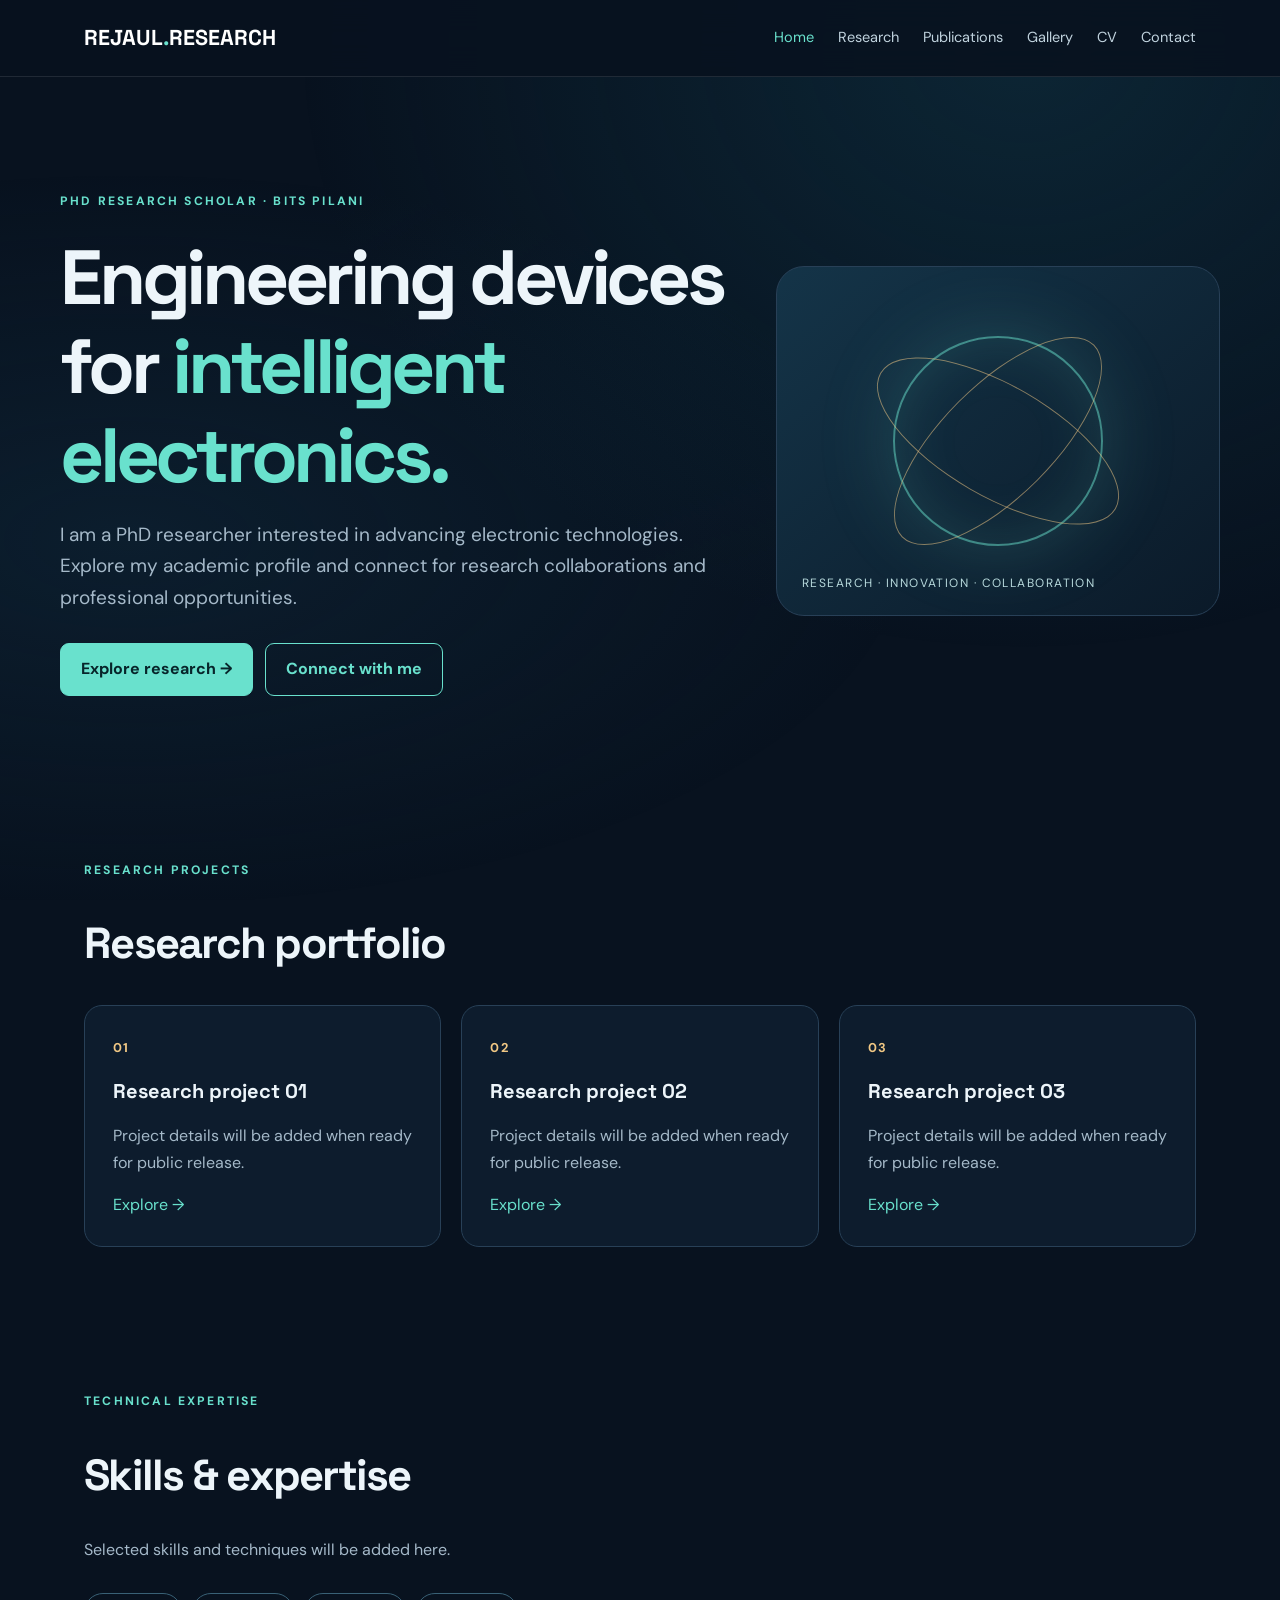
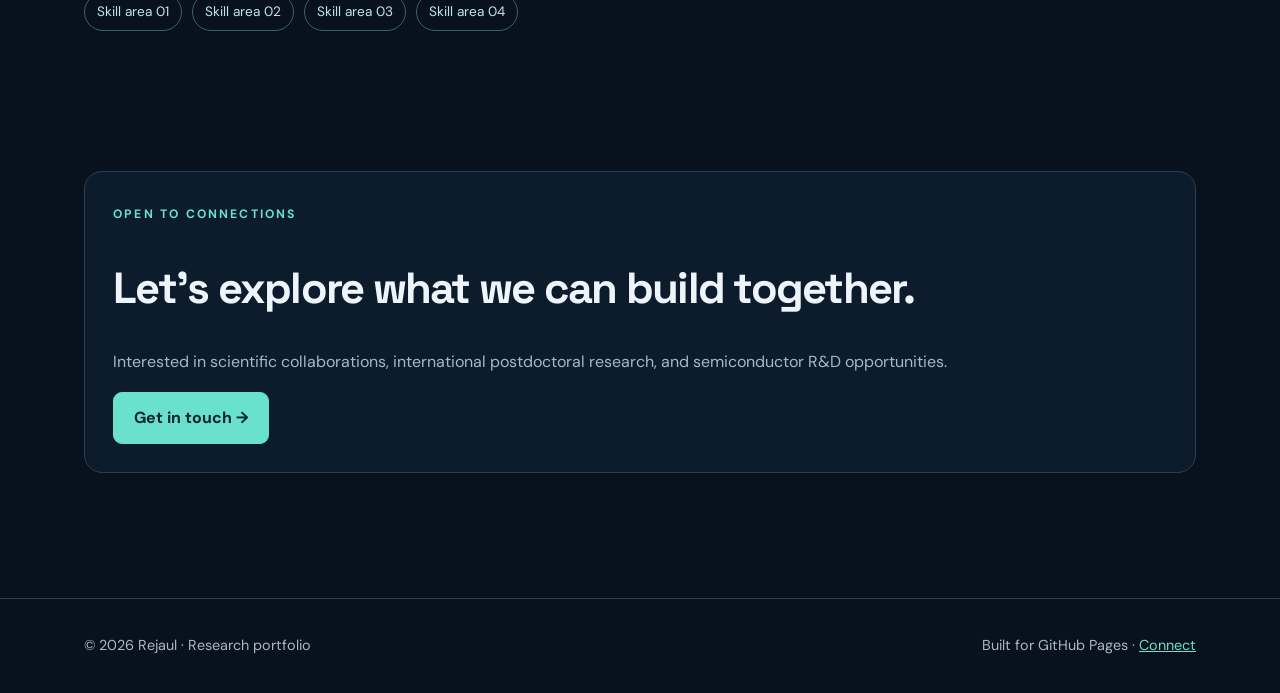
==== index.html @ 3c102b37 "Add files via upload" ====
<!doctype html>
<!DOCTYPE html>
<html lang="en"><head><meta charset="utf-8"/><meta content="width=device-width, initial-scale=1" name="viewport"/><meta content="Academic portfolio and professional profile." name="description"/><meta content="#08121f" name="theme-color"/><title>Home | Rejaul Research</title><link href="assets/style.css" rel="stylesheet"/></head><body><header class="topbar"><nav aria-label="Main navigation" class="nav container"><a class="brand" href="index.html">REJAUL<span>.</span>RESEARCH</a><button aria-expanded="false" aria-label="Toggle navigation" class="menu">Menu ☰</button><div class="links"><a aria-current="page" href="index.html">Home</a><a href="research.html">Research</a><a href="publications.html">Publications</a><a href="gallery.html">Gallery</a><a href="cv.html">CV</a><a href="contact.html">Contact</a></div></nav></header><main><div class="container hero"><div class="reveal"><span class="eyebrow">PhD Research Scholar · BITS Pilani</span><h1>Engineering devices for <span class="accent">intelligent electronics.</span></h1><p class="lead">I am a PhD researcher interested in advancing electronic technologies. Explore my academic profile and connect for research collaborations and professional opportunities.</p><div class="buttons"><a class="btn" href="research.html">Explore research →</a><a class="btn secondary" href="contact.html">Connect with me</a></div></div><div aria-label="Abstract semiconductor-inspired orbital illustration" class="visual reveal" role="img"><div class="orb"></div><div class="visual-label">Research · Innovation · Collaboration</div></div></div><section><div class="container"><div class="section-top reveal"><span class="eyebrow">Research projects</span><h2>Research portfolio</h2></div><div class="grid"><article class="card reveal"><span class="num">01</span><h3>Research project 01</h3><p>Project details will be added when ready for public release.</p><a href="research.html">Explore →</a></article><article class="card reveal"><span class="num">02</span><h3>Research project 02</h3><p>Project details will be added when ready for public release.</p><a href="research.html">Explore →</a></article><article class="card reveal"><span class="num">03</span><h3>Research project 03</h3><p>Project details will be added when ready for public release.</p><a href="research.html">Explore →</a></article></div></div></section><section><div class="container"><div class="section-top reveal"><span class="eyebrow">Technical expertise</span><h2>Skills &amp; expertise</h2><p>Selected skills and techniques will be added here.</p></div><div class="chips reveal"><span class="chip">Skill area 01</span><span class="chip">Skill area 02</span><span class="chip">Skill area 03</span><span class="chip">Skill area 04</span></div></div></section><section><div class="container"><div class="card reveal"><span class="eyebrow">Open to connections</span><h2>Let’s explore what we can build together.</h2><p>Interested in scientific collaborations, international postdoctoral research, and semiconductor R&amp;D opportunities.</p><a class="btn" href="contact.html">Get in touch →</a></div></div></section></main><footer class="footer"><div class="container footer-inner"><span>© <span id="year">2026</span> Rejaul · Research portfolio</span><span>Built for GitHub Pages · <a href="contact.html">Connect</a></span></div></footer><script defer="" src="assets/main.js"></script><script>document.getElementById('year').textContent=new Date().getFullYear()</script></body></html>
---- assets/style.css ----
@import url('https://fonts.googleapis.com/css2?family=DM+Sans:wght@400;500;600;700&family=Space+Grotesk:wght@400;500;600;700&display=swap');:root{--bg:#08121f;--surface:#101f30;--line:#284057;--text:#edf5fa;--muted:#a5b9c9;--teal:#69e1cd;--gold:#f0c784;--max:1160px}*{box-sizing:border-box}html{scroll-behavior:smooth}body{margin:0;background:var(--bg);color:var(--text);font:16px/1.65 'DM Sans',sans-serif}body:before{content:'';position:fixed;inset:0;z-index:-1;background:radial-gradient(ellipse at 80% 5%,#12435566,transparent 50%),radial-gradient(ellipse at 10% 60%,#14364c55,transparent 48%)}h1,h2,h3,.brand{font-family:'Space Grotesk',sans-serif;line-height:1.16}h1{font-size:clamp(2.6rem,6vw,5.4rem);letter-spacing:-.055em;margin:.25em 0}h2{font-size:clamp(2rem,3.4vw,3rem);letter-spacing:-.04em}h3{font-size:1.25rem}a{color:var(--teal)}p{color:var(--muted)}.container{max-width:var(--max);margin:auto;padding:0 24px}.topbar{position:sticky;top:0;z-index:10;background:#08121fe8;backdrop-filter:blur(16px);border-bottom:1px solid #ffffff1a}.nav{min-height:76px;display:flex;align-items:center;justify-content:space-between;gap:20px}.brand{font-size:1.35rem;font-weight:700;color:white;text-decoration:none}.brand span{color:var(--teal)}.links{display:flex;gap:24px;align-items:center}.links a{text-decoration:none;color:#c1d3de;font-size:.91rem}.links a:hover,.links a[aria-current=page]{color:var(--teal)}.menu{display:none;background:transparent;border:1px solid var(--line);color:white;padding:8px 13px;border-radius:8px}.hero{padding:110px 0 90px;display:grid;grid-template-columns:1.2fr .8fr;gap:50px;align-items:center}.eyebrow{font-size:.76rem;text-transform:uppercase;letter-spacing:.18em;color:var(--teal);font-weight:700}.lead{font-size:1.19rem;max-width:700px}.accent{color:var(--teal)}.buttons{display:flex;flex-wrap:wrap;gap:12px;margin-top:30px}.btn{display:inline-block;border:1px solid var(--teal);background:var(--teal);color:#07252a;text-decoration:none;font-weight:700;padding:12px 20px;border-radius:9px;transition:transform .2s,background .2s}.btn:hover{transform:translateY(-3px)}.btn.secondary{background:transparent;color:var(--teal)}.visual{min-height:350px;border:1px solid var(--line);border-radius:28px;display:grid;place-items:center;background:linear-gradient(140deg,#143448,#0b1a29);overflow:hidden;position:relative}.orb{width:210px;height:210px;border:2px solid #69e1cd88;border-radius:50%;box-shadow:0 0 80px #69e1cd30,inset 0 0 60px #69e1cd22;animation:float 6s ease-in-out infinite}.orb:before,.orb:after{content:'';position:absolute;width:270px;height:110px;border:1px solid #f0c78488;border-radius:50%;top:50%;left:50%;transform:translate(-50%,-50%) rotate(30deg)}.orb:after{transform:translate(-50%,-50%) rotate(-45deg)}.visual-label{position:absolute;bottom:22px;left:25px;color:#b7d9dc;font-size:.75rem;letter-spacing:.12em;text-transform:uppercase}@keyframes float{50%{transform:translateY(-15px) rotate(8deg)}}section{padding:70px 0}.section-top{max-width:760px;margin-bottom:30px}.grid{display:grid;grid-template-columns:repeat(3,1fr);gap:20px}.card{border:1px solid var(--line);background:#102133bd;border-radius:18px;padding:28px;transition:transform .25s,border-color .25s}.card:hover{transform:translateY(-5px);border-color:#69e1cd99}.card .num{color:var(--gold);font-size:.8rem;font-weight:700;letter-spacing:.1em}.card a{text-decoration:none}.chips{display:flex;flex-wrap:wrap;gap:10px}.chip{padding:7px 12px;border:1px solid #396176;border-radius:30px;color:#c7e3e8;font-size:.85rem}.page-head{padding:78px 0 25px}.page-head h1{font-size:clamp(2.8rem,5vw,4.4rem)}.notice{border-left:3px solid var(--gold);padding:13px 18px;background:#f0c78412;color:#e2d7bf;border-radius:0 8px 8px 0}.filterbar{display:flex;flex-wrap:wrap;gap:10px;margin-bottom:25px}.filter{border:1px solid var(--line);color:var(--text);background:#15293a;padding:10px 15px;border-radius:30px;cursor:pointer}.filter.active{background:var(--teal);color:#08212a}.gallery-card{overflow:hidden;padding:0}.gallery-art{height:210px;background:radial-gradient(circle at 60% 40%,#398f9c,#102f46 45%,#0c1727);display:grid;place-items:center;position:relative}.gallery-art svg{width:75%;height:75%}.gallery-caption{padding:22px}.small{font-size:.85rem}.footer{border-top:1px solid var(--line);padding:35px 0;margin-top:55px;color:var(--muted);font-size:.9rem}.footer-inner{display:flex;justify-content:space-between;gap:15px;flex-wrap:wrap}.reveal{opacity:0;transform:translateY(20px);transition:opacity .7s,transform .7s}.reveal.visible{opacity:1;transform:none}.timeline{border-left:1px solid var(--line);padding-left:25px}.timeline article{margin-bottom:30px}.timeline h3{margin-bottom:3px}.timeline p{margin-top:5px}.list{padding-left:20px;color:var(--muted)}.list li{margin-bottom:10px}input,textarea{width:100%;background:#0a1a2a;border:1px solid var(--line);border-radius:8px;padding:13px;color:white;font:inherit}label{display:block;margin:15px 0 5px}.hidden{display:none!important}@media(max-width:820px){.hero{grid-template-columns:1fr;padding:70px 0}.visual{min-height:280px}.grid{grid-template-columns:repeat(2,1fr)}.menu{display:block}.links{display:none;position:absolute;top:75px;left:0;right:0;padding:20px 24px;background:#0b1928;flex-direction:column;align-items:flex-start;border-bottom:1px solid var(--line)}.links.open{display:flex}}@media(max-width:550px){.grid{grid-template-columns:1fr}.hero{gap:24px}.container{padding:0 18px}section{padding:48px 0}}@media(prefers-reduced-motion:reduce){*,*:before,*:after{animation:none!important;transition:none!important;scroll-behavior:auto!important}.reveal{opacity:1;transform:none}}
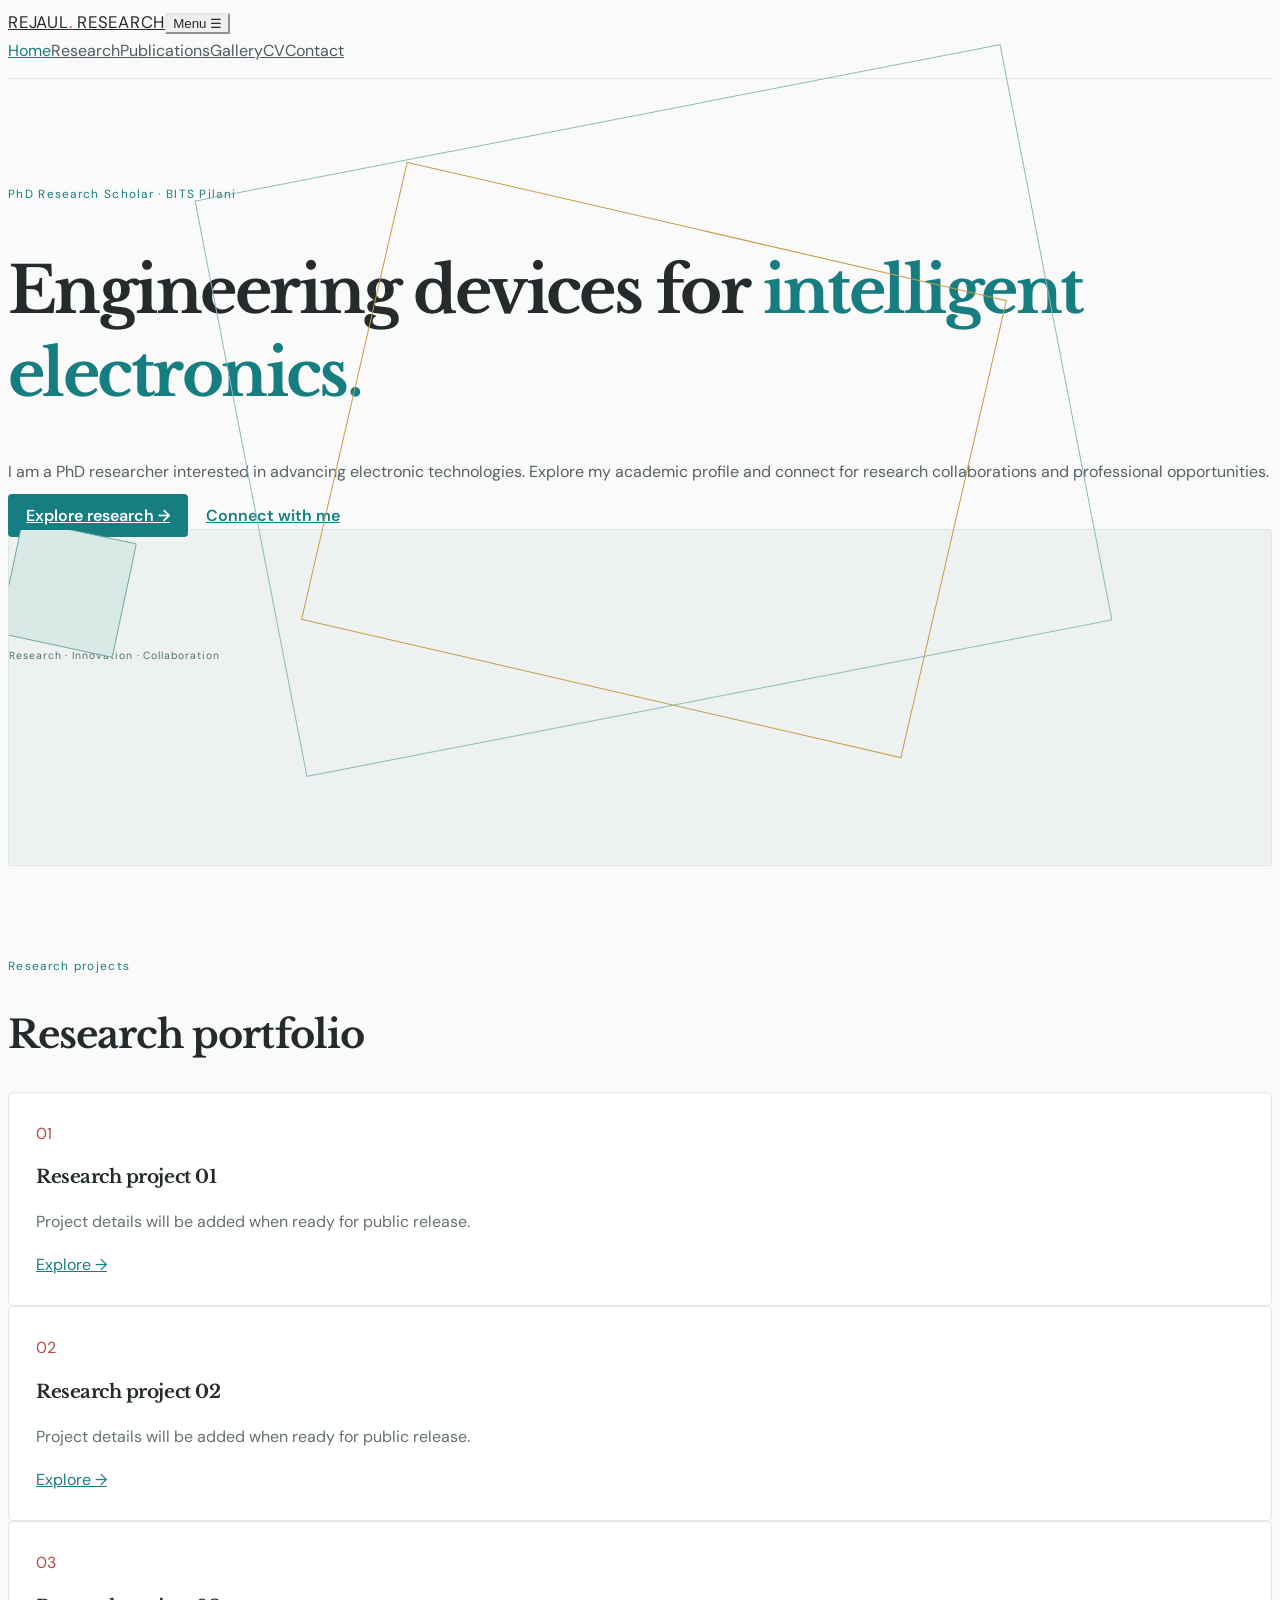
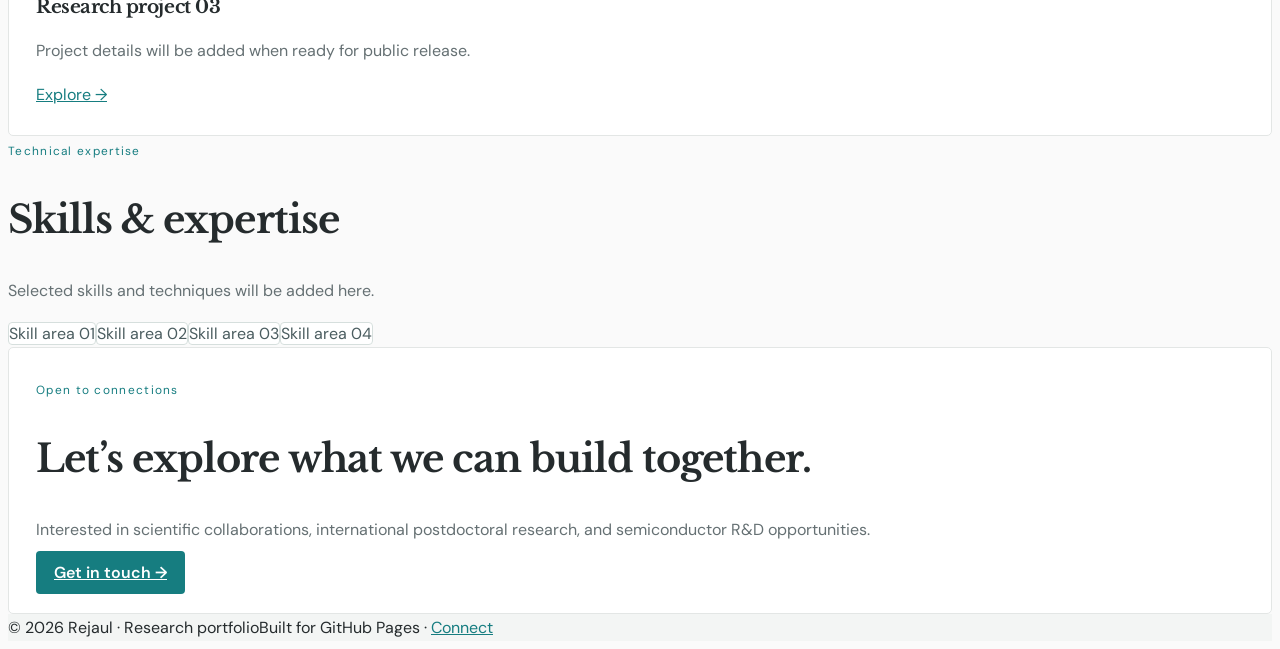
==== commit bd809ff6: "Add files via upload" ====
--- a/index.html
+++ b/index.html
@@ -1,3 +1,2 @@
 <!doctype html>
-<!DOCTYPE html>
-<html lang="en"><head><meta charset="utf-8"/><meta content="width=device-width, initial-scale=1" name="viewport"/><meta content="Academic portfolio and professional profile." name="description"/><meta content="#08121f" name="theme-color"/><title>Home | Rejaul Research</title><link href="assets/style.css" rel="stylesheet"/></head><body><header class="topbar"><nav aria-label="Main navigation" class="nav container"><a class="brand" href="index.html">REJAUL<span>.</span>RESEARCH</a><button aria-expanded="false" aria-label="Toggle navigation" class="menu">Menu ☰</button><div class="links"><a aria-current="page" href="index.html">Home</a><a href="research.html">Research</a><a href="publications.html">Publications</a><a href="gallery.html">Gallery</a><a href="cv.html">CV</a><a href="contact.html">Contact</a></div></nav></header><main><div class="container hero"><div class="reveal"><span class="eyebrow">PhD Research Scholar · BITS Pilani</span><h1>Engineering devices for <span class="accent">intelligent electronics.</span></h1><p class="lead">I am a PhD researcher interested in advancing electronic technologies. Explore my academic profile and connect for research collaborations and professional opportunities.</p><div class="buttons"><a class="btn" href="research.html">Explore research →</a><a class="btn secondary" href="contact.html">Connect with me</a></div></div><div aria-label="Abstract semiconductor-inspired orbital illustration" class="visual reveal" role="img"><div class="orb"></div><div class="visual-label">Research · Innovation · Collaboration</div></div></div><section><div class="container"><div class="section-top reveal"><span class="eyebrow">Research projects</span><h2>Research portfolio</h2></div><div class="grid"><article class="card reveal"><span class="num">01</span><h3>Research project 01</h3><p>Project details will be added when ready for public release.</p><a href="research.html">Explore →</a></article><article class="card reveal"><span class="num">02</span><h3>Research project 02</h3><p>Project details will be added when ready for public release.</p><a href="research.html">Explore →</a></article><article class="card reveal"><span class="num">03</span><h3>Research project 03</h3><p>Project details will be added when ready for public release.</p><a href="research.html">Explore →</a></article></div></div></section><section><div class="container"><div class="section-top reveal"><span class="eyebrow">Technical expertise</span><h2>Skills &amp; expertise</h2><p>Selected skills and techniques will be added here.</p></div><div class="chips reveal"><span class="chip">Skill area 01</span><span class="chip">Skill area 02</span><span class="chip">Skill area 03</span><span class="chip">Skill area 04</span></div></div></section><section><div class="container"><div class="card reveal"><span class="eyebrow">Open to connections</span><h2>Let’s explore what we can build together.</h2><p>Interested in scientific collaborations, international postdoctoral research, and semiconductor R&amp;D opportunities.</p><a class="btn" href="contact.html">Get in touch →</a></div></div></section></main><footer class="footer"><div class="container footer-inner"><span>© <span id="year">2026</span> Rejaul · Research portfolio</span><span>Built for GitHub Pages · <a href="contact.html">Connect</a></span></div></footer><script defer="" src="assets/main.js"></script><script>document.getElementById('year').textContent=new Date().getFullYear()</script></body></html>+<html lang="en"><head><meta charset="utf-8"/><meta content="width=device-width, initial-scale=1" name="viewport"/><meta content="Academic portfolio and professional profile." name="description"/><meta content="#fafafa" name="theme-color"/><title>Home | Rejaul Research</title><link href="assets/style.css" rel="stylesheet"/></head><body><header class="topbar"><nav aria-label="Main navigation" class="nav container"><a class="brand" href="index.html">REJAUL<span>.</span> RESEARCH</a><button aria-expanded="false" aria-label="Toggle navigation" class="menu">Menu ☰</button><div class="links"><a aria-current="page" href="index.html">Home</a><a href="research.html">Research</a><a href="publications.html">Publications</a><a href="gallery.html">Gallery</a><a href="cv.html">CV</a><a href="contact.html">Contact</a></div></nav></header><main><div class="container hero"><div class="reveal"><span class="eyebrow">PhD Research Scholar · BITS Pilani</span><h1>Engineering devices for <span class="accent">intelligent electronics.</span></h1><p class="lead">I am a PhD researcher interested in advancing electronic technologies. Explore my academic profile and connect for research collaborations and professional opportunities.</p><div class="buttons"><a class="btn" href="research.html">Explore research →</a><a class="btn secondary" href="contact.html">Connect with me</a></div></div><div aria-label="Abstract semiconductor-inspired orbital illustration" class="visual reveal" role="img"><div class="orb"></div><div class="visual-label">Research · Innovation · Collaboration</div></div></div><section><div class="container"><div class="section-top reveal"><span class="eyebrow">Research projects</span><h2>Research portfolio</h2></div><div class="grid"><article class="card reveal"><span class="num">01</span><h3>Research project 01</h3><p>Project details will be added when ready for public release.</p><a href="research.html">Explore →</a></article><article class="card reveal"><span class="num">02</span><h3>Research project 02</h3><p>Project details will be added when ready for public release.</p><a href="research.html">Explore →</a></article><article class="card reveal"><span class="num">03</span><h3>Research project 03</h3><p>Project details will be added when ready for public release.</p><a href="research.html">Explore →</a></article></div></div></section><section><div class="container"><div class="section-top reveal"><span class="eyebrow">Technical expertise</span><h2>Skills &amp; expertise</h2><p>Selected skills and techniques will be added here.</p></div><div class="chips reveal"><span class="chip">Skill area 01</span><span class="chip">Skill area 02</span><span class="chip">Skill area 03</span><span class="chip">Skill area 04</span></div></div></section><section><div class="container"><div class="card reveal"><span class="eyebrow">Open to connections</span><h2>Let’s explore what we can build together.</h2><p>Interested in scientific collaborations, international postdoctoral research, and semiconductor R&amp;D opportunities.</p><a class="btn" href="contact.html">Get in touch →</a></div></div></section></main><footer class="footer"><div class="container footer-inner"><span>© <span id="year">2026</span> Rejaul · Research portfolio</span><span>Built for GitHub Pages · <a href="contact.html">Connect</a></span></div></footer><script defer="" src="assets/main.js"></script><script>document.getElementById('year').textContent=new Date().getFullYear()</script></body></html>
--- a/assets/style.css
+++ b/assets/style.css
@@ -1 +1,10 @@
-@import url('https://fonts.googleapis.com/css2?family=DM+Sans:wght@400;500;600;700&family=Space+Grotesk:wght@400;500;600;700&display=swap');:root{--bg:#08121f;--surface:#101f30;--line:#284057;--text:#edf5fa;--muted:#a5b9c9;--teal:#69e1cd;--gold:#f0c784;--max:1160px}*{box-sizing:border-box}html{scroll-behavior:smooth}body{margin:0;background:var(--bg);color:var(--text);font:16px/1.65 'DM Sans',sans-serif}body:before{content:'';position:fixed;inset:0;z-index:-1;background:radial-gradient(ellipse at 80% 5%,#12435566,transparent 50%),radial-gradient(ellipse at 10% 60%,#14364c55,transparent 48%)}h1,h2,h3,.brand{font-family:'Space Grotesk',sans-serif;line-height:1.16}h1{font-size:clamp(2.6rem,6vw,5.4rem);letter-spacing:-.055em;margin:.25em 0}h2{font-size:clamp(2rem,3.4vw,3rem);letter-spacing:-.04em}h3{font-size:1.25rem}a{color:var(--teal)}p{color:var(--muted)}.container{max-width:var(--max);margin:auto;padding:0 24px}.topbar{position:sticky;top:0;z-index:10;background:#08121fe8;backdrop-filter:blur(16px);border-bottom:1px solid #ffffff1a}.nav{min-height:76px;display:flex;align-items:center;justify-content:space-between;gap:20px}.brand{font-size:1.35rem;font-weight:700;color:white;text-decoration:none}.brand span{color:var(--teal)}.links{display:flex;gap:24px;align-items:center}.links a{text-decoration:none;color:#c1d3de;font-size:.91rem}.links a:hover,.links a[aria-current=page]{color:var(--teal)}.menu{display:none;background:transparent;border:1px solid var(--line);color:white;padding:8px 13px;border-radius:8px}.hero{padding:110px 0 90px;display:grid;grid-template-columns:1.2fr .8fr;gap:50px;align-items:center}.eyebrow{font-size:.76rem;text-transform:uppercase;letter-spacing:.18em;color:var(--teal);font-weight:700}.lead{font-size:1.19rem;max-width:700px}.accent{color:var(--teal)}.buttons{display:flex;flex-wrap:wrap;gap:12px;margin-top:30px}.btn{display:inline-block;border:1px solid var(--teal);background:var(--teal);color:#07252a;text-decoration:none;font-weight:700;padding:12px 20px;border-radius:9px;transition:transform .2s,background .2s}.btn:hover{transform:translateY(-3px)}.btn.secondary{background:transparent;color:var(--teal)}.visual{min-height:350px;border:1px solid var(--line);border-radius:28px;display:grid;place-items:center;background:linear-gradient(140deg,#143448,#0b1a29);overflow:hidden;position:relative}.orb{width:210px;height:210px;border:2px solid #69e1cd88;border-radius:50%;box-shadow:0 0 80px #69e1cd30,inset 0 0 60px #69e1cd22;animation:float 6s ease-in-out infinite}.orb:before,.orb:after{content:'';position:absolute;width:270px;height:110px;border:1px solid #f0c78488;border-radius:50%;top:50%;left:50%;transform:translate(-50%,-50%) rotate(30deg)}.orb:after{transform:translate(-50%,-50%) rotate(-45deg)}.visual-label{position:absolute;bottom:22px;left:25px;color:#b7d9dc;font-size:.75rem;letter-spacing:.12em;text-transform:uppercase}@keyframes float{50%{transform:translateY(-15px) rotate(8deg)}}section{padding:70px 0}.section-top{max-width:760px;margin-bottom:30px}.grid{display:grid;grid-template-columns:repeat(3,1fr);gap:20px}.card{border:1px solid var(--line);background:#102133bd;border-radius:18px;padding:28px;transition:transform .25s,border-color .25s}.card:hover{transform:translateY(-5px);border-color:#69e1cd99}.card .num{color:var(--gold);font-size:.8rem;font-weight:700;letter-spacing:.1em}.card a{text-decoration:none}.chips{display:flex;flex-wrap:wrap;gap:10px}.chip{padding:7px 12px;border:1px solid #396176;border-radius:30px;color:#c7e3e8;font-size:.85rem}.page-head{padding:78px 0 25px}.page-head h1{font-size:clamp(2.8rem,5vw,4.4rem)}.notice{border-left:3px solid var(--gold);padding:13px 18px;background:#f0c78412;color:#e2d7bf;border-radius:0 8px 8px 0}.filterbar{display:flex;flex-wrap:wrap;gap:10px;margin-bottom:25px}.filter{border:1px solid var(--line);color:var(--text);background:#15293a;padding:10px 15px;border-radius:30px;cursor:pointer}.filter.active{background:var(--teal);color:#08212a}.gallery-card{overflow:hidden;padding:0}.gallery-art{height:210px;background:radial-gradient(circle at 60% 40%,#398f9c,#102f46 45%,#0c1727);display:grid;place-items:center;position:relative}.gallery-art svg{width:75%;height:75%}.gallery-caption{padding:22px}.small{font-size:.85rem}.footer{border-top:1px solid var(--line);padding:35px 0;margin-top:55px;color:var(--muted);font-size:.9rem}.footer-inner{display:flex;justify-content:space-between;gap:15px;flex-wrap:wrap}.reveal{opacity:0;transform:translateY(20px);transition:opacity .7s,transform .7s}.reveal.visible{opacity:1;transform:none}.timeline{border-left:1px solid var(--line);padding-left:25px}.timeline article{margin-bottom:30px}.timeline h3{margin-bottom:3px}.timeline p{margin-top:5px}.list{padding-left:20px;color:var(--muted)}.list li{margin-bottom:10px}input,textarea{width:100%;background:#0a1a2a;border:1px solid var(--line);border-radius:8px;padding:13px;color:white;font:inherit}label{display:block;margin:15px 0 5px}.hidden{display:none!important}@media(max-width:820px){.hero{grid-template-columns:1fr;padding:70px 0}.visual{min-height:280px}.grid{grid-template-columns:repeat(2,1fr)}.menu{display:block}.links{display:none;position:absolute;top:75px;left:0;right:0;padding:20px 24px;background:#0b1928;flex-direction:column;align-items:flex-start;border-bottom:1px solid var(--line)}.links.open{display:flex}}@media(max-width:550px){.grid{grid-template-columns:1fr}.hero{gap:24px}.container{padding:0 18px}section{padding:48px 0}}@media(prefers-reduced-motion:reduce){*,*:before,*:after{animation:none!important;transition:none!important;scroll-behavior:auto!important}.reveal{opacity:1;transform:none}}+
+/* Editorial light theme: intentionally restrained and easy to customize. */
+@import url('https://fonts.googleapis.com/css2?family=DM+Sans:wght@400;500;600;700&family=Libre+Baskerville:wght@400;700&display=swap');
+:root{--bg:#fafafa;--surface:#fff;--line:#e3e6e5;--text:#252b2d;--muted:#657073;--teal:#167d80;--gold:#c39a35;--max:1120px}
+body{background:var(--bg);color:var(--text);font-family:'DM Sans',sans-serif;line-height:1.7}
+body:before{display:none}h1,h2,h3{font-family:'Libre Baskerville',Georgia,serif;letter-spacing:-.025em;line-height:1.3}h1{font-size:clamp(2.5rem,5vw,4.65rem);letter-spacing:-.04em}h2{font-size:clamp(1.8rem,3vw,2.7rem)}h3{font-size:1.16rem}.brand{font-family:'DM Sans',sans-serif;font-size:1.05rem;letter-spacing:.045em;color:var(--text)}.brand span{color:#b44f47}
+a{color:var(--teal)}p{color:var(--muted)}.topbar{background:#fafafaf2;border-bottom:1px solid var(--line);backdrop-filter:blur(10px)}.nav{min-height:70px}.links a{color:#4e5b5e}.links a:hover,.links a[aria-current=page]{color:var(--teal)}.menu{color:var(--text);border-color:var(--line)}.hero{padding:100px 0 85px;gap:65px}.eyebrow{color:var(--teal);letter-spacing:.11em;font-size:.74rem}.lead{color:#566164}.accent{color:var(--teal)}.btn{background:var(--teal);border-color:var(--teal);color:#fff;border-radius:4px;padding:11px 18px;font-weight:600}.btn.secondary{background:transparent;color:var(--teal)}.btn:hover{transform:translateY(-2px)}
+/* Quiet architectural visual, no neon orb or gradients */
+.visual{min-height:335px;border-radius:3px;background:#edf2f1;border:1px solid #dce7e5;overflow:hidden}.visual:before{content:'';position:absolute;width:64%;height:65%;top:13%;left:19%;border:1px solid #8bbbbb;transform:rotate(-11deg)}.visual:after{content:'';position:absolute;width:48%;height:52%;top:25%;left:27%;border:1px solid #c49c46;transform:rotate(13deg)}.orb{width:115px;height:115px;background:#d8e9e6;border:1px solid #70a8a5;border-radius:2px;box-shadow:none;animation:none;transform:rotate(12deg)}.orb:before,.orb:after{display:none}.visual-label{color:#536e6b;letter-spacing:.09em;font-size:.65rem}.card{background:#fff;border:1px solid var(--line);border-radius:5px;box-shadow:none;padding:27px}.card:hover{transform:translateY(-2px);border-color:#91bdb9}.card .num{color:#b44f47}.chip{border:1px solid #d6dfdd;color:#4b5d60;border-radius:4px;background:#fff}.notice{border-left-color:#c39a35;background:#fff9e8;color:#5e5647}.filter{border-color:var(--line);background:#fff;color:var(--text);border-radius:4px}.filter.active{background:var(--teal);color:white}.gallery-art{background:#e9f0ef}.gallery-art svg{opacity:.68}.footer{background:#f3f5f4}.page-head{padding:75px 0 22px}.page-head h1{font-size:clamp(2.5rem,4.5vw,4rem)}input,textarea{background:#fff;color:var(--text);border-color:#ccd6d4}.links.open{background:#fafafa;border-color:var(--line)}
+@media(max-width:820px){.hero{padding:65px 0}.visual{min-height:270px}}
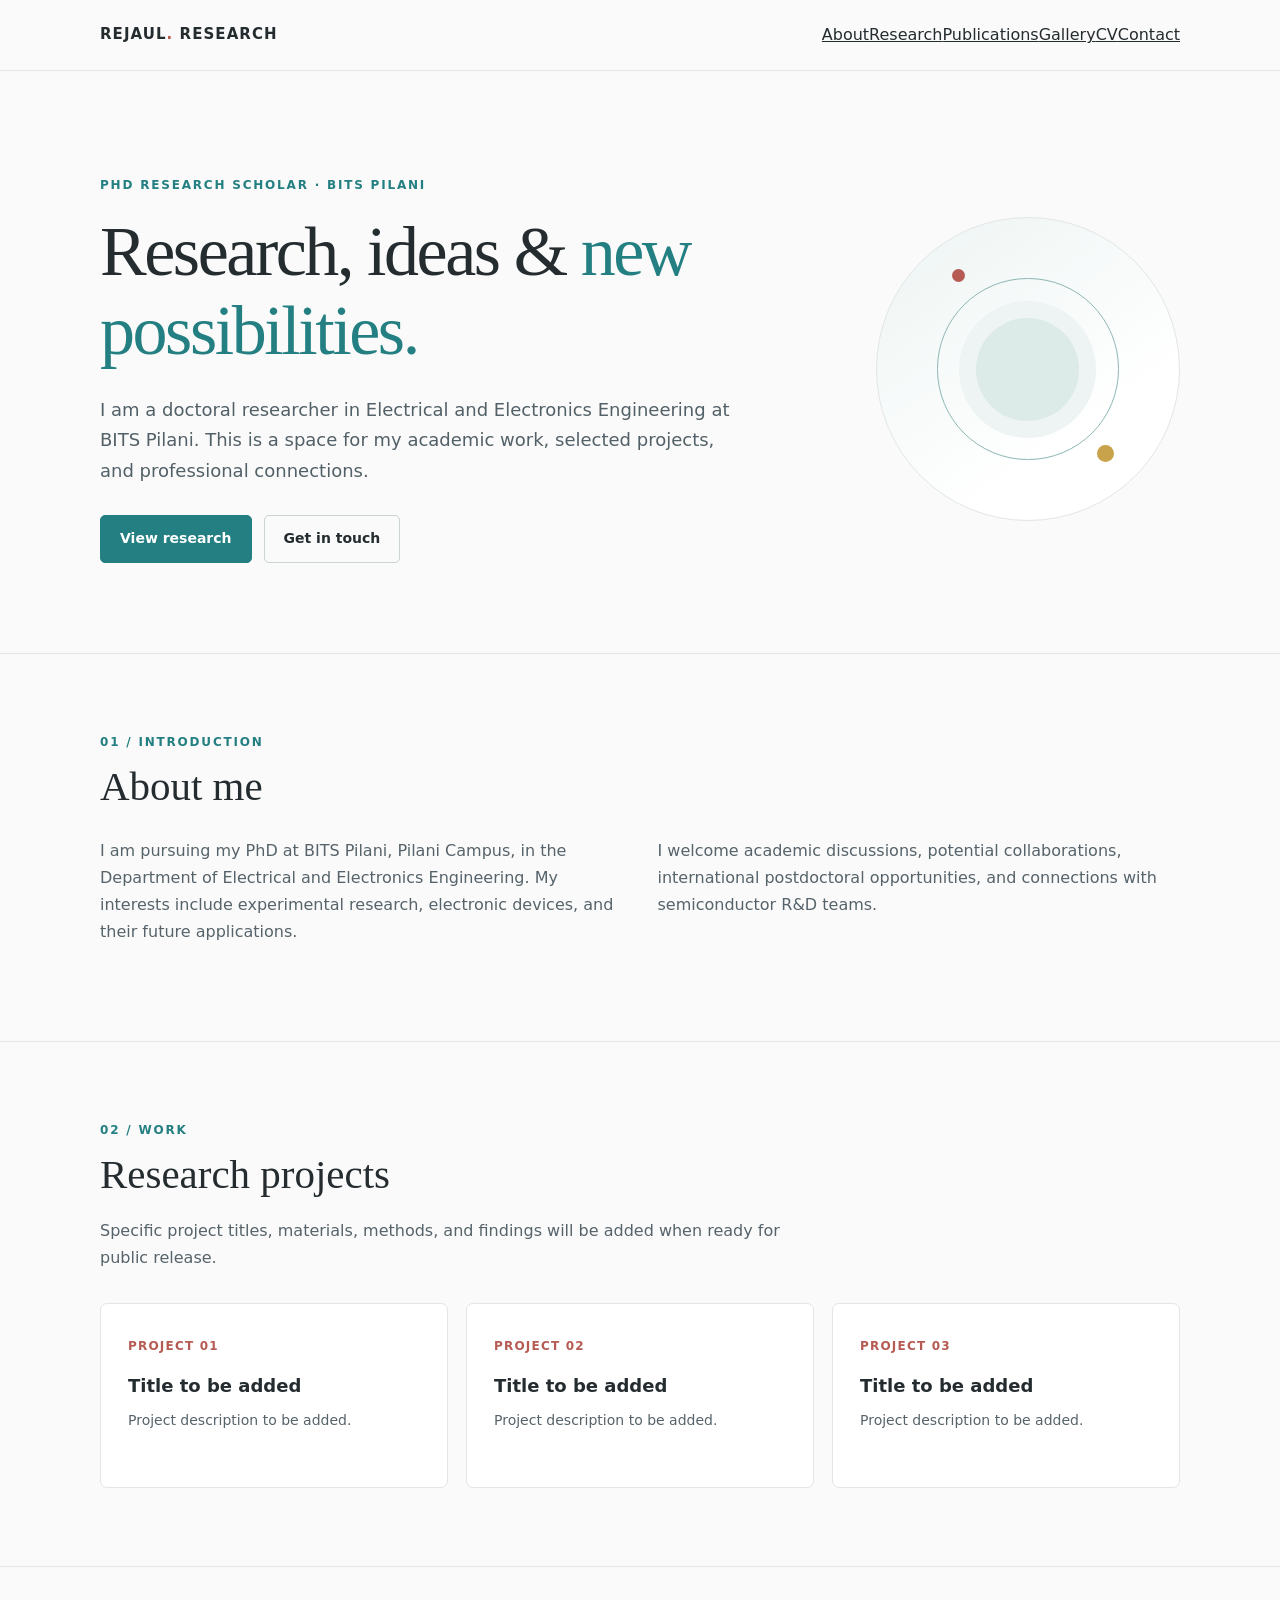
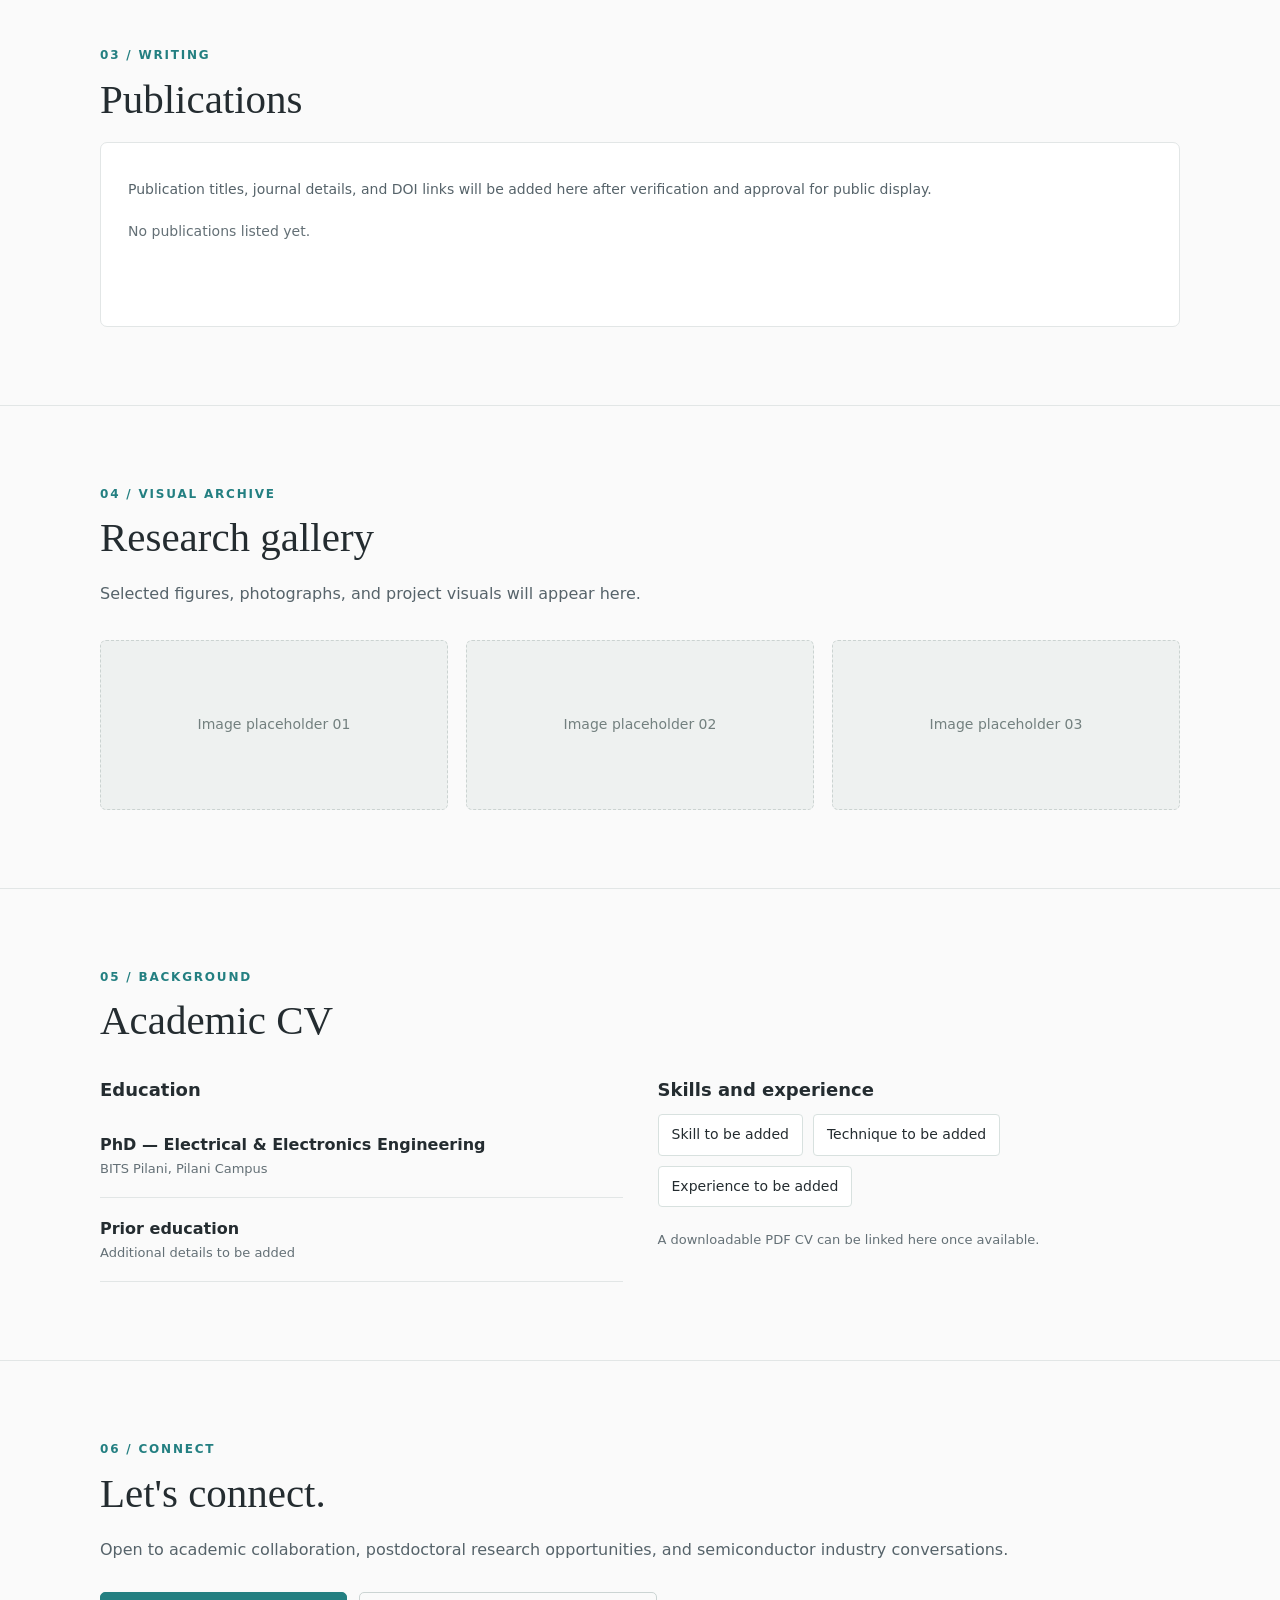
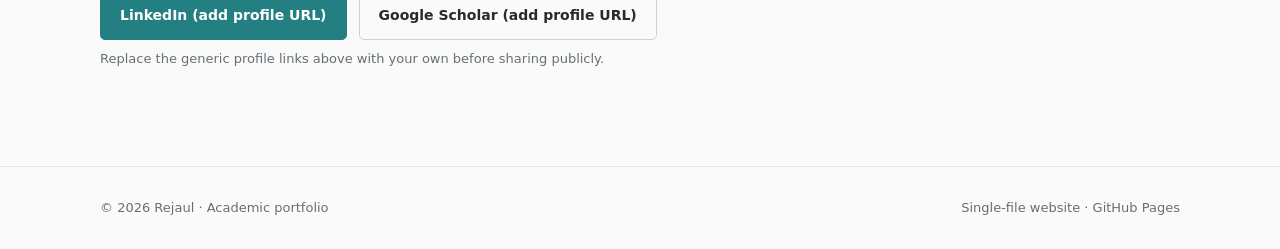
==== commit 2f6a50b2: "Add files via upload" ====
--- a/index.html
+++ b/index.html
@@ -1,2 +1,25 @@
 <!doctype html>
-<html lang="en"><head><meta charset="utf-8"/><meta content="width=device-width, initial-scale=1" name="viewport"/><meta content="Academic portfolio and professional profile." name="description"/><meta content="#fafafa" name="theme-color"/><title>Home | Rejaul Research</title><link href="assets/style.css" rel="stylesheet"/></head><body><header class="topbar"><nav aria-label="Main navigation" class="nav container"><a class="brand" href="index.html">REJAUL<span>.</span> RESEARCH</a><button aria-expanded="false" aria-label="Toggle navigation" class="menu">Menu ☰</button><div class="links"><a aria-current="page" href="index.html">Home</a><a href="research.html">Research</a><a href="publications.html">Publications</a><a href="gallery.html">Gallery</a><a href="cv.html">CV</a><a href="contact.html">Contact</a></div></nav></header><main><div class="container hero"><div class="reveal"><span class="eyebrow">PhD Research Scholar · BITS Pilani</span><h1>Engineering devices for <span class="accent">intelligent electronics.</span></h1><p class="lead">I am a PhD researcher interested in advancing electronic technologies. Explore my academic profile and connect for research collaborations and professional opportunities.</p><div class="buttons"><a class="btn" href="research.html">Explore research →</a><a class="btn secondary" href="contact.html">Connect with me</a></div></div><div aria-label="Abstract semiconductor-inspired orbital illustration" class="visual reveal" role="img"><div class="orb"></div><div class="visual-label">Research · Innovation · Collaboration</div></div></div><section><div class="container"><div class="section-top reveal"><span class="eyebrow">Research projects</span><h2>Research portfolio</h2></div><div class="grid"><article class="card reveal"><span class="num">01</span><h3>Research project 01</h3><p>Project details will be added when ready for public release.</p><a href="research.html">Explore →</a></article><article class="card reveal"><span class="num">02</span><h3>Research project 02</h3><p>Project details will be added when ready for public release.</p><a href="research.html">Explore →</a></article><article class="card reveal"><span class="num">03</span><h3>Research project 03</h3><p>Project details will be added when ready for public release.</p><a href="research.html">Explore →</a></article></div></div></section><section><div class="container"><div class="section-top reveal"><span class="eyebrow">Technical expertise</span><h2>Skills &amp; expertise</h2><p>Selected skills and techniques will be added here.</p></div><div class="chips reveal"><span class="chip">Skill area 01</span><span class="chip">Skill area 02</span><span class="chip">Skill area 03</span><span class="chip">Skill area 04</span></div></div></section><section><div class="container"><div class="card reveal"><span class="eyebrow">Open to connections</span><h2>Let’s explore what we can build together.</h2><p>Interested in scientific collaborations, international postdoctoral research, and semiconductor R&amp;D opportunities.</p><a class="btn" href="contact.html">Get in touch →</a></div></div></section></main><footer class="footer"><div class="container footer-inner"><span>© <span id="year">2026</span> Rejaul · Research portfolio</span><span>Built for GitHub Pages · <a href="contact.html">Connect</a></span></div></footer><script defer="" src="assets/main.js"></script><script>document.getElementById('year').textContent=new Date().getFullYear()</script></body></html>+<html lang="en">
+<head>
+<meta charset="utf-8"><meta name="viewport" content="width=device-width,initial-scale=1">
+<meta name="description" content="Academic profile and research portfolio of Rejaul, PhD researcher at BITS Pilani.">
+<title>Rejaul | Academic Portfolio</title>
+<style>
+:root{--bg:#fafafa;--paper:#fff;--ink:#242c30;--muted:#647076;--line:#e2e6e6;--aqua:#237f81;--red:#b65b53;--yellow:#c9a34b}*{box-sizing:border-box}html{scroll-behavior:smooth;scroll-padding-top:85px}body{margin:0;background:var(--bg);color:var(--ink);font:16px/1.7 system-ui,-apple-system,'Segoe UI',sans-serif}a{color:inherit}a:focus-visible,button:focus-visible{outline:3px solid var(--aqua);outline-offset:3px}.wrap{width:min(1080px,calc(100% - 44px));margin:auto}header{position:sticky;top:0;z-index:10;background:#fafafaf5;border-bottom:1px solid var(--line);backdrop-filter:blur(12px)}.nav{display:flex;justify-content:space-between;align-items:center;min-height:70px;gap:18px}.brand{text-decoration:none;font-weight:750;letter-spacing:.07em;font-size:15px}.brand span{color:var(--red)}nav .links{display:flex;gap:21px;flex-wrap:wrap}nav .links a{text-decoration:none;font-size:13px;color:#455157}nav .links a:hover{color:var(--aqua)}.menu{display:none;background:white;border:1px solid var(--line);padding:7px 12px;border-radius:6px}.hero{padding:104px 0 90px;display:grid;grid-template-columns:1.4fr .6fr;gap:65px;align-items:center}.eyebrow{color:var(--aqua);font-size:12px;font-weight:700;text-transform:uppercase;letter-spacing:.15em}h1{font-family:Georgia,'Times New Roman',serif;font-weight:400;font-size:clamp(42px,5.6vw,70px);line-height:1.13;letter-spacing:-.035em;margin:17px 0 24px}h2{font:400 clamp(30px,3.2vw,42px)/1.2 Georgia,serif;margin:9px 0 18px}h3{font-size:18px;font-weight:650;margin:12px 0 8px}.lead{color:#526067;font-size:18px;max-width:650px}.accent{color:var(--aqua)}.actions{display:flex;flex-wrap:wrap;gap:12px;margin-top:29px}.btn{display:inline-block;text-decoration:none;background:var(--aqua);color:white;padding:11px 19px;border-radius:5px;font-size:14px;font-weight:650;border:1px solid var(--aqua);transition:transform .2s,background .2s}.btn:hover{transform:translateY(-2px);background:#176568}.btn.alt{background:transparent;color:var(--ink);border-color:#cbd4d3}.art{aspect-ratio:1;background:linear-gradient(145deg,#edf4f3,#fff 70%);border:1px solid var(--line);border-radius:50%;position:relative;max-width:310px;width:100%;margin:auto}.art:before,.art:after{content:"";position:absolute;border-radius:50%;border:1px solid #8db7b5;inset:20%}.art:after{inset:33%;background:#dceae8;border:0;box-shadow:0 0 0 17px #edf4f3}.dot{position:absolute;width:13px;height:13px;background:var(--red);border-radius:50%;top:17%;left:25%}.dot.two{background:var(--yellow);top:75%;left:73%;width:17px;height:17px}section{padding:78px 0;border-top:1px solid var(--line)}.section-head{max-width:700px;margin-bottom:32px}p{margin:8px 0 18px;color:#56636a}.grid{display:grid;grid-template-columns:repeat(3,1fr);gap:18px}.card{background:var(--paper);border:1px solid var(--line);border-radius:7px;padding:27px;min-height:185px}.num{font-size:12px;color:var(--red);font-weight:700;letter-spacing:.1em}.card p{font-size:14px}.tags{display:flex;flex-wrap:wrap;gap:10px}.tag{padding:8px 13px;border:1px solid #d8e1df;border-radius:4px;background:#fff;font-size:14px}.two-col{display:grid;grid-template-columns:1fr 1fr;gap:35px}.gallery{display:grid;grid-template-columns:repeat(3,1fr);gap:18px}.gallery .slot{background:#eef1f0;border:1px dashed #cbd3d1;border-radius:6px;min-height:170px;display:flex;align-items:center;justify-content:center;text-align:center;padding:18px;color:#73807f;font-size:14px}.list{list-style:none;margin:0;padding:0}.list li{padding:17px 0;border-bottom:1px solid var(--line)}.small{font-size:13px;color:var(--muted)}footer{border-top:1px solid var(--line);padding:30px 0;color:var(--muted);font-size:13px}.foot{display:flex;justify-content:space-between;gap:15px}.fade{opacity:0;transform:translateY(12px);transition:opacity .55s,transform .55s}.fade.visible{opacity:1;transform:none}@media(prefers-reduced-motion:reduce){html{scroll-behavior:auto}.fade{opacity:1;transform:none;transition:none}}@media(max-width:760px){.menu{display:block}.nav{flex-wrap:wrap}.links{display:none!important;width:100%;padding:5px 0 15px;flex-direction:column;gap:8px!important}.links.open{display:flex!important}.hero{grid-template-columns:1fr;padding:65px 0;gap:35px}.art{max-width:220px}.grid,.gallery,.two-col{grid-template-columns:1fr}section{padding:60px 0}.foot{flex-direction:column}}
+</style>
+</head>
+<body>
+<header><div class="wrap nav"><a class="brand" href="#home">REJAUL<span>.</span> RESEARCH</a><button class="menu" id="menu" aria-expanded="false" aria-controls="links">Menu ☰</button><nav class="links" id="links" aria-label="Main navigation"><a href="#about">About</a><a href="#research">Research</a><a href="#publications">Publications</a><a href="#gallery">Gallery</a><a href="#cv">CV</a><a href="#contact">Contact</a></nav></div></header>
+<main>
+<div class="wrap hero" id="home"><div class="fade"><div class="eyebrow">PhD Research Scholar · BITS Pilani</div><h1>Research, ideas &amp; <span class="accent">new possibilities.</span></h1><p class="lead">I am a doctoral researcher in Electrical and Electronics Engineering at BITS Pilani. This is a space for my academic work, selected projects, and professional connections.</p><div class="actions"><a class="btn" href="#research">View research</a><a class="btn alt" href="#contact">Get in touch</a></div></div><div class="art fade" aria-hidden="true"><span class="dot"></span><span class="dot two"></span></div></div>
+<section id="about"><div class="wrap fade"><div class="eyebrow">01 / Introduction</div><h2>About me</h2><div class="two-col"><p>I am pursuing my PhD at BITS Pilani, Pilani Campus, in the Department of Electrical and Electronics Engineering. My interests include experimental research, electronic devices, and their future applications.</p><p>I welcome academic discussions, potential collaborations, international postdoctoral opportunities, and connections with semiconductor R&amp;D teams.</p></div></div></section>
+<section id="research"><div class="wrap"><div class="section-head fade"><div class="eyebrow">02 / Work</div><h2>Research projects</h2><p>Specific project titles, materials, methods, and findings will be added when ready for public release.</p></div><div class="grid"><article class="card fade"><span class="num">PROJECT 01</span><h3>Title to be added</h3><p>Project description to be added.</p></article><article class="card fade"><span class="num">PROJECT 02</span><h3>Title to be added</h3><p>Project description to be added.</p></article><article class="card fade"><span class="num">PROJECT 03</span><h3>Title to be added</h3><p>Project description to be added.</p></article></div></div></section>
+<section id="publications"><div class="wrap fade"><div class="eyebrow">03 / Writing</div><h2>Publications</h2><div class="card"><p>Publication titles, journal details, and DOI links will be added here after verification and approval for public display.</p><p class="small">No publications listed yet.</p></div></div></section>
+<section id="gallery"><div class="wrap"><div class="section-head fade"><div class="eyebrow">04 / Visual archive</div><h2>Research gallery</h2><p>Selected figures, photographs, and project visuals will appear here.</p></div><div class="gallery"><div class="slot fade">Image placeholder 01</div><div class="slot fade">Image placeholder 02</div><div class="slot fade">Image placeholder 03</div></div></div></section>
+<section id="cv"><div class="wrap fade"><div class="eyebrow">05 / Background</div><h2>Academic CV</h2><div class="two-col"><div><h3>Education</h3><ul class="list"><li><strong>PhD — Electrical &amp; Electronics Engineering</strong><div class="small">BITS Pilani, Pilani Campus</div></li><li><strong>Prior education</strong><div class="small">Additional details to be added</div></li></ul></div><div><h3>Skills and experience</h3><div class="tags"><span class="tag">Skill to be added</span><span class="tag">Technique to be added</span><span class="tag">Experience to be added</span></div><p class="small" style="margin-top:22px">A downloadable PDF CV can be linked here once available.</p></div></div></div></section>
+<section id="contact"><div class="wrap fade"><div class="eyebrow">06 / Connect</div><h2>Let's connect.</h2><p>Open to academic collaboration, postdoctoral research opportunities, and semiconductor industry conversations.</p><div class="actions"><a class="btn" href="https://www.linkedin.com/" target="_blank" rel="noopener noreferrer">LinkedIn (add profile URL)</a><a class="btn alt" href="https://scholar.google.com/" target="_blank" rel="noopener noreferrer">Google Scholar (add profile URL)</a></div><p class="small">Replace the generic profile links above with your own before sharing publicly.</p></div></section>
+</main><footer><div class="wrap foot"><span>© <span id="year"></span> Rejaul · Academic portfolio</span><span>Single-file website · GitHub Pages</span></div></footer>
+<script>
+document.getElementById('year').textContent=new Date().getFullYear();const b=document.getElementById('menu'),links=document.getElementById('links');b.addEventListener('click',()=>{const open=links.classList.toggle('open');b.setAttribute('aria-expanded',String(open))});links.querySelectorAll('a').forEach(a=>a.addEventListener('click',()=>{links.classList.remove('open');b.setAttribute('aria-expanded','false')}));if('IntersectionObserver'in window){const obs=new IntersectionObserver(entries=>entries.forEach(e=>{if(e.isIntersecting){e.target.classList.add('visible');obs.unobserve(e.target)}}),{threshold:.08});document.querySelectorAll('.fade').forEach(el=>obs.observe(el))}else document.querySelectorAll('.fade').forEach(el=>el.classList.add('visible'));
+</script>
+</body></html>
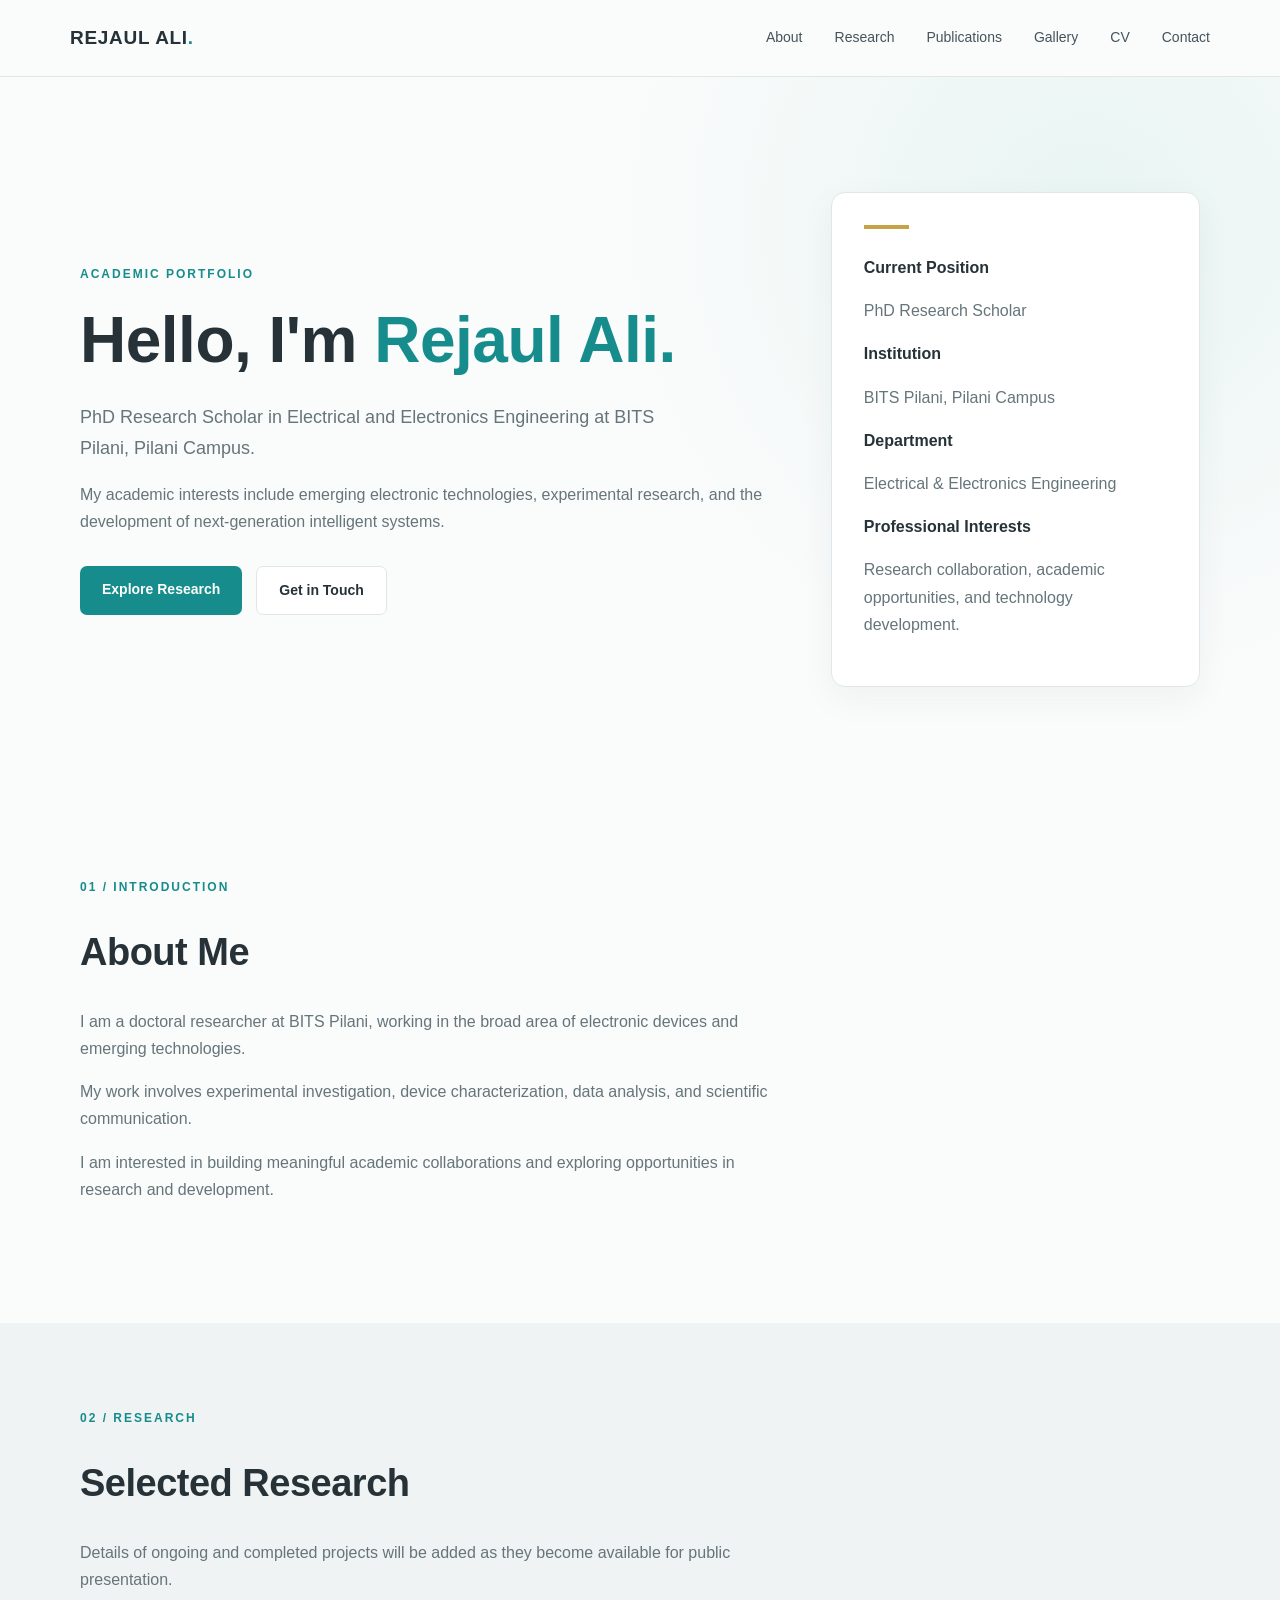
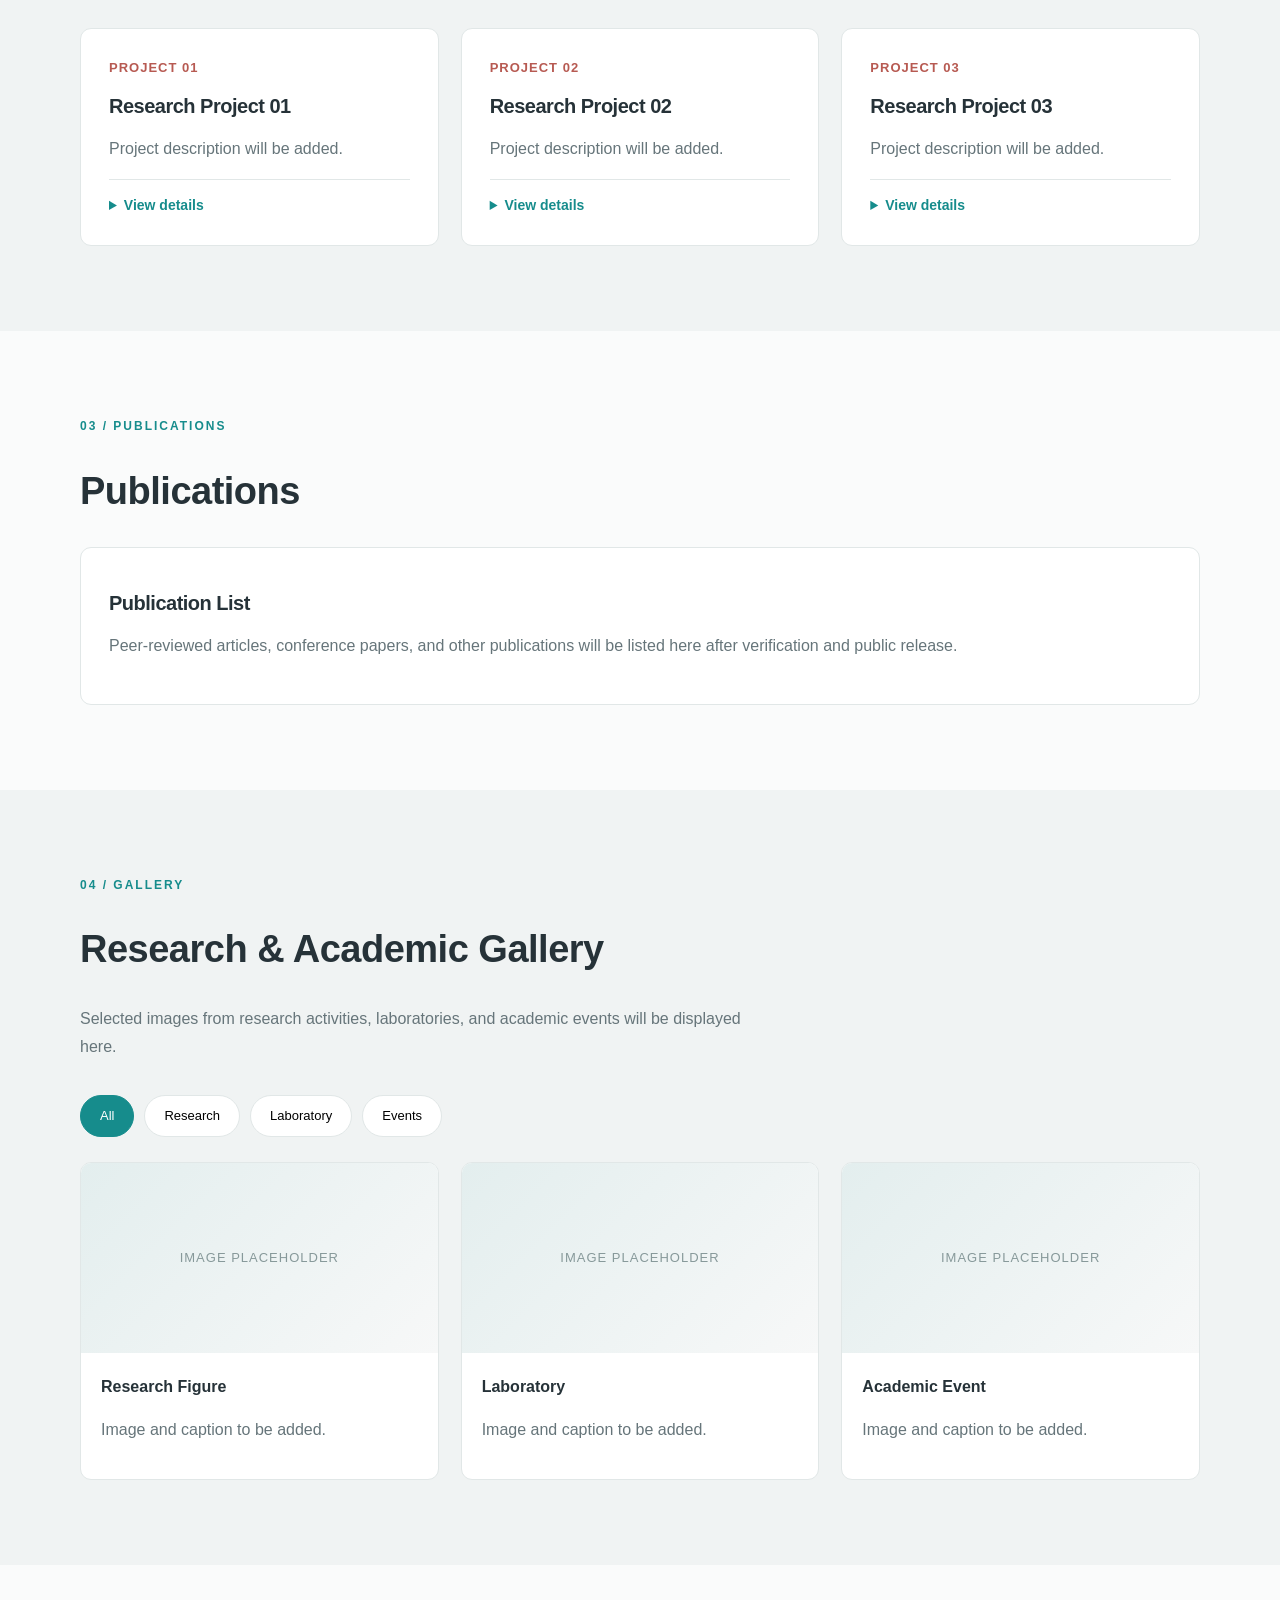
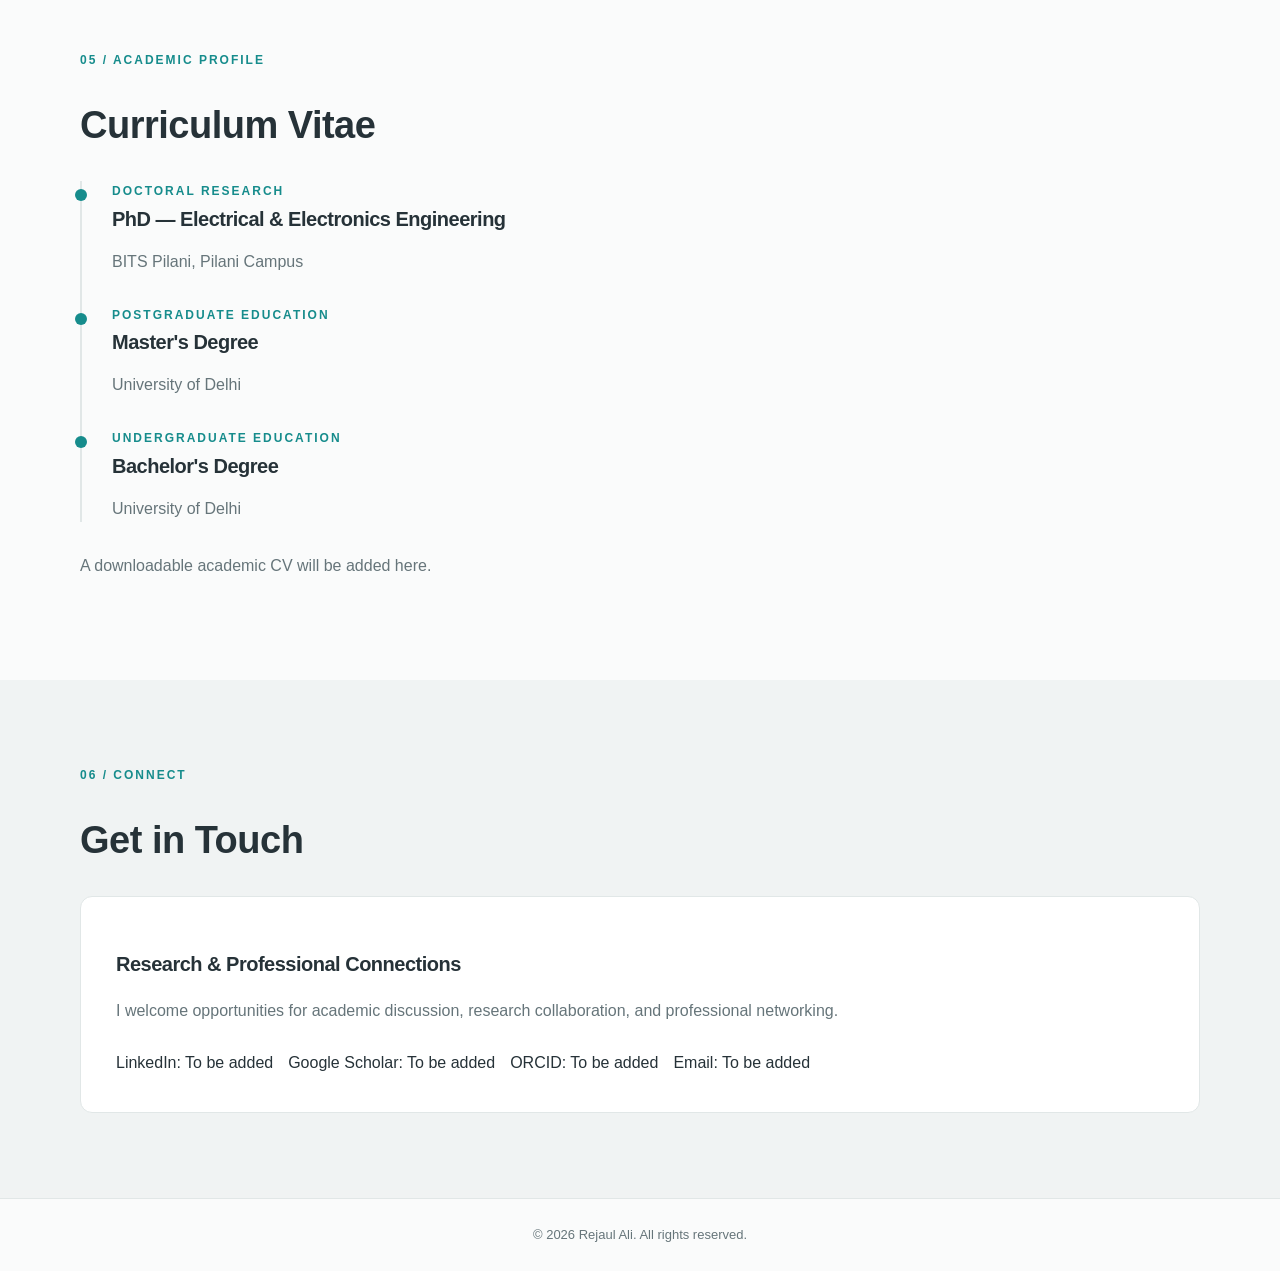
==== commit aef06cf3: "more advance" ====
--- a/index.html
+++ b/index.html
@@ -1,25 +1,934 @@
-<!doctype html>
+
+<!DOCTYPE html>
 <html lang="en">
 <head>
-<meta charset="utf-8"><meta name="viewport" content="width=device-width,initial-scale=1">
-<meta name="description" content="Academic profile and research portfolio of Rejaul, PhD researcher at BITS Pilani.">
-<title>Rejaul | Academic Portfolio</title>
+<meta charset="UTF-8">
+<meta name="viewport" content="width=device-width, initial-scale=1.0">
+<meta name="description" content="Personal academic portfolio of Rejaul Ali. Research, publications, academic CV and professional connections.">
+<title>Rejaul Ali | Academic Portfolio</title>
+
 <style>
-:root{--bg:#fafafa;--paper:#fff;--ink:#242c30;--muted:#647076;--line:#e2e6e6;--aqua:#237f81;--red:#b65b53;--yellow:#c9a34b}*{box-sizing:border-box}html{scroll-behavior:smooth;scroll-padding-top:85px}body{margin:0;background:var(--bg);color:var(--ink);font:16px/1.7 system-ui,-apple-system,'Segoe UI',sans-serif}a{color:inherit}a:focus-visible,button:focus-visible{outline:3px solid var(--aqua);outline-offset:3px}.wrap{width:min(1080px,calc(100% - 44px));margin:auto}header{position:sticky;top:0;z-index:10;background:#fafafaf5;border-bottom:1px solid var(--line);backdrop-filter:blur(12px)}.nav{display:flex;justify-content:space-between;align-items:center;min-height:70px;gap:18px}.brand{text-decoration:none;font-weight:750;letter-spacing:.07em;font-size:15px}.brand span{color:var(--red)}nav .links{display:flex;gap:21px;flex-wrap:wrap}nav .links a{text-decoration:none;font-size:13px;color:#455157}nav .links a:hover{color:var(--aqua)}.menu{display:none;background:white;border:1px solid var(--line);padding:7px 12px;border-radius:6px}.hero{padding:104px 0 90px;display:grid;grid-template-columns:1.4fr .6fr;gap:65px;align-items:center}.eyebrow{color:var(--aqua);font-size:12px;font-weight:700;text-transform:uppercase;letter-spacing:.15em}h1{font-family:Georgia,'Times New Roman',serif;font-weight:400;font-size:clamp(42px,5.6vw,70px);line-height:1.13;letter-spacing:-.035em;margin:17px 0 24px}h2{font:400 clamp(30px,3.2vw,42px)/1.2 Georgia,serif;margin:9px 0 18px}h3{font-size:18px;font-weight:650;margin:12px 0 8px}.lead{color:#526067;font-size:18px;max-width:650px}.accent{color:var(--aqua)}.actions{display:flex;flex-wrap:wrap;gap:12px;margin-top:29px}.btn{display:inline-block;text-decoration:none;background:var(--aqua);color:white;padding:11px 19px;border-radius:5px;font-size:14px;font-weight:650;border:1px solid var(--aqua);transition:transform .2s,background .2s}.btn:hover{transform:translateY(-2px);background:#176568}.btn.alt{background:transparent;color:var(--ink);border-color:#cbd4d3}.art{aspect-ratio:1;background:linear-gradient(145deg,#edf4f3,#fff 70%);border:1px solid var(--line);border-radius:50%;position:relative;max-width:310px;width:100%;margin:auto}.art:before,.art:after{content:"";position:absolute;border-radius:50%;border:1px solid #8db7b5;inset:20%}.art:after{inset:33%;background:#dceae8;border:0;box-shadow:0 0 0 17px #edf4f3}.dot{position:absolute;width:13px;height:13px;background:var(--red);border-radius:50%;top:17%;left:25%}.dot.two{background:var(--yellow);top:75%;left:73%;width:17px;height:17px}section{padding:78px 0;border-top:1px solid var(--line)}.section-head{max-width:700px;margin-bottom:32px}p{margin:8px 0 18px;color:#56636a}.grid{display:grid;grid-template-columns:repeat(3,1fr);gap:18px}.card{background:var(--paper);border:1px solid var(--line);border-radius:7px;padding:27px;min-height:185px}.num{font-size:12px;color:var(--red);font-weight:700;letter-spacing:.1em}.card p{font-size:14px}.tags{display:flex;flex-wrap:wrap;gap:10px}.tag{padding:8px 13px;border:1px solid #d8e1df;border-radius:4px;background:#fff;font-size:14px}.two-col{display:grid;grid-template-columns:1fr 1fr;gap:35px}.gallery{display:grid;grid-template-columns:repeat(3,1fr);gap:18px}.gallery .slot{background:#eef1f0;border:1px dashed #cbd3d1;border-radius:6px;min-height:170px;display:flex;align-items:center;justify-content:center;text-align:center;padding:18px;color:#73807f;font-size:14px}.list{list-style:none;margin:0;padding:0}.list li{padding:17px 0;border-bottom:1px solid var(--line)}.small{font-size:13px;color:var(--muted)}footer{border-top:1px solid var(--line);padding:30px 0;color:var(--muted);font-size:13px}.foot{display:flex;justify-content:space-between;gap:15px}.fade{opacity:0;transform:translateY(12px);transition:opacity .55s,transform .55s}.fade.visible{opacity:1;transform:none}@media(prefers-reduced-motion:reduce){html{scroll-behavior:auto}.fade{opacity:1;transform:none;transition:none}}@media(max-width:760px){.menu{display:block}.nav{flex-wrap:wrap}.links{display:none!important;width:100%;padding:5px 0 15px;flex-direction:column;gap:8px!important}.links.open{display:flex!important}.hero{grid-template-columns:1fr;padding:65px 0;gap:35px}.art{max-width:220px}.grid,.gallery,.two-col{grid-template-columns:1fr}section{padding:60px 0}.foot{flex-direction:column}}
+:root {
+  --bg: #fafbfb;
+  --white: #ffffff;
+  --grey: #f0f3f3;
+  --text: #263238;
+  --muted: #66757a;
+  --aqua: #168c8c;
+  --red: #b75a52;
+  --yellow: #c7a348;
+  --border: #e1e7e7;
+  --shadow: 0 12px 35px rgba(30,50,55,.05);
+}
+
+* { box-sizing: border-box; }
+
+html {
+  scroll-behavior: smooth;
+  scroll-padding-top: 105px;
+}
+
+body {
+  margin: 0;
+  background: var(--bg);
+  color: var(--text);
+  font-family: "Segoe UI", Arial, sans-serif;
+  line-height: 1.7;
+}
+
+a { color: inherit; }
+
+.container {
+  width: min(1120px, 90%);
+  margin: auto;
+}
+
+section { padding: 85px 0; }
+
+.section-label {
+  color: var(--aqua);
+  font-size: 12px;
+  font-weight: 700;
+  letter-spacing: 2px;
+  text-transform: uppercase;
+}
+
+h1, h2, h3 {
+  line-height: 1.25;
+  letter-spacing: -.5px;
+}
+
+h1 { font-size: clamp(38px, 5vw, 66px); }
+h2 { font-size: clamp(28px, 3vw, 38px); }
+h3 { font-size: 20px; }
+
+p { color: var(--muted); }
+
+.section-intro {
+  max-width: 700px;
+  margin-bottom: 35px;
+}
+
+/* NAVIGATION */
+
+.navbar {
+  position: sticky;
+  top: 0;
+  z-index: 1000;
+  background: rgba(250,251,251,.96);
+  backdrop-filter: blur(12px);
+  border-bottom: 1px solid var(--border);
+}
+
+.nav-container {
+  max-width: 1200px;
+  min-height: 76px;
+  margin: auto;
+  padding: 0 30px;
+  display: flex;
+  align-items: center;
+  justify-content: space-between;
+  gap: 30px;
+}
+
+.nav-logo {
+  text-decoration: none;
+  color: var(--text);
+  font-size: 19px;
+  font-weight: 750;
+  letter-spacing: .7px;
+  white-space: nowrap;
+}
+
+.nav-logo span { color: var(--aqua); }
+
+.nav-links {
+  display: flex;
+  align-items: center;
+  justify-content: flex-end;
+  gap: 32px;
+}
+
+.nav-links a {
+  position: relative;
+  display: inline-block;
+  text-decoration: none;
+  color: #45545a;
+  font-size: 14px;
+  font-weight: 500;
+  padding: 10px 0;
+  transition: color .25s ease;
+}
+
+.nav-links a::after {
+  content: "";
+  position: absolute;
+  left: 0;
+  bottom: 4px;
+  width: 100%;
+  height: 2px;
+  background: var(--aqua);
+  transform: scaleX(0);
+  transform-origin: left;
+  transition: transform .3s ease;
+}
+
+.nav-links a:hover,
+.nav-links a.active {
+  color: var(--aqua);
+}
+
+.nav-links a:hover::after,
+.nav-links a.active::after,
+.nav-links a:focus-visible::after {
+  transform: scaleX(1);
+}
+
+.menu-toggle {
+  display: none;
+  border: 1px solid var(--border);
+  background: white;
+  border-radius: 8px;
+  padding: 9px 13px;
+  font-size: 19px;
+  cursor: pointer;
+}
+
+/* PROGRESS BAR */
+
+.progress {
+  position: fixed;
+  top: 0;
+  left: 0;
+  height: 3px;
+  width: 0;
+  background: var(--aqua);
+  z-index: 2000;
+}
+
+/* HERO */
+
+.hero {
+  padding: 115px 0 105px;
+  background:
+    radial-gradient(circle at 85% 20%, #e8f5f3, transparent 38%),
+    var(--bg);
+}
+
+.hero-grid {
+  display: grid;
+  grid-template-columns: 1.3fr .7fr;
+  align-items: center;
+  gap: 65px;
+}
+
+.hero h1 { margin: 16px 0 22px; }
+
+.hero h1 span { color: var(--aqua); }
+
+.hero-description {
+  font-size: 18px;
+  max-width: 620px;
+}
+
+.hero-actions {
+  display: flex;
+  flex-wrap: wrap;
+  gap: 14px;
+  margin-top: 30px;
+}
+
+.btn {
+  display: inline-block;
+  text-decoration: none;
+  border-radius: 7px;
+  padding: 12px 22px;
+  font-weight: 600;
+  font-size: 14px;
+  transition: transform .25s, background .25s;
+}
+
+.btn:hover { transform: translateY(-3px); }
+
+.btn-primary {
+  background: var(--aqua);
+  color: white;
+}
+
+.btn-outline {
+  border: 1px solid var(--border);
+  background: white;
+}
+
+.hero-card {
+  background: white;
+  border: 1px solid var(--border);
+  border-radius: 14px;
+  padding: 32px;
+  box-shadow: var(--shadow);
+}
+
+.hero-card .line {
+  width: 45px;
+  height: 4px;
+  background: var(--yellow);
+  margin-bottom: 25px;
+}
+
+.hero-card strong {
+  display: block;
+  margin-bottom: 7px;
+}
+
+/* CARDS */
+
+.grid {
+  display: grid;
+  grid-template-columns: repeat(3, 1fr);
+  gap: 22px;
+}
+
+.card {
+  background: white;
+  padding: 28px;
+  border: 1px solid var(--border);
+  border-radius: 11px;
+  transition: transform .3s, box-shadow .3s;
+}
+
+.card:hover {
+  transform: translateY(-5px);
+  box-shadow: var(--shadow);
+}
+
+.card .number {
+  color: var(--red);
+  font-weight: 700;
+  font-size: 13px;
+  letter-spacing: 1px;
+}
+
+.card h3 { margin: 15px 0 10px; }
+
+.soft-section { background: var(--grey); }
+
+/* PROJECTS */
+
+.project-details {
+  margin-top: 14px;
+  border-top: 1px solid var(--border);
+  padding-top: 14px;
+}
+
+summary {
+  cursor: pointer;
+  color: var(--aqua);
+  font-weight: 600;
+  font-size: 14px;
+}
+
+/* GALLERY */
+
+.gallery-filters {
+  display: flex;
+  flex-wrap: wrap;
+  gap: 10px;
+  margin-bottom: 25px;
+}
+
+.filter-btn {
+  border: 1px solid var(--border);
+  background: white;
+  border-radius: 30px;
+  padding: 9px 19px;
+  cursor: pointer;
+  font: inherit;
+  font-size: 13px;
+  transition: .25s;
+}
+
+.filter-btn:hover,
+.filter-btn.active {
+  background: var(--aqua);
+  color: white;
+  border-color: var(--aqua);
+}
+
+.gallery-card {
+  overflow: hidden;
+  padding: 0;
+}
+
+.gallery-placeholder {
+  height: 190px;
+  background:
+    linear-gradient(135deg, #e3eeee, #f7f8f8);
+  display: flex;
+  align-items: center;
+  justify-content: center;
+  color: #87999a;
+  font-size: 13px;
+  letter-spacing: 1px;
+}
+
+.gallery-caption { padding: 20px; }
+
+/* TIMELINE */
+
+.timeline {
+  border-left: 2px solid var(--border);
+  padding-left: 30px;
+}
+
+.timeline-item {
+  position: relative;
+  margin-bottom: 30px;
+}
+
+.timeline-item::before {
+  content: "";
+  position: absolute;
+  left: -37px;
+  top: 8px;
+  width: 12px;
+  height: 12px;
+  background: var(--aqua);
+  border-radius: 50%;
+}
+
+.timeline-item h3 { margin: 5px 0; }
+
+/* CONTACT */
+
+.contact-box {
+  background: white;
+  border: 1px solid var(--border);
+  border-radius: 12px;
+  padding: 35px;
+}
+
+.contact-links {
+  display: flex;
+  flex-wrap: wrap;
+  gap: 15px;
+  margin-top: 25px;
+}
+
+.contact-links a {
+  color: var(--aqua);
+  text-decoration: none;
+  font-weight: 600;
+}
+
+.contact-links a:hover { text-decoration: underline; }
+
+/* FOOTER */
+
+footer {
+  border-top: 1px solid var(--border);
+  padding: 25px 0;
+  text-align: center;
+  font-size: 13px;
+  color: var(--muted);
+}
+
+/* SCROLL REVEAL */
+
+.reveal {
+  opacity: 0;
+  transform: translateY(22px);
+  transition: opacity .7s ease, transform .7s ease;
+}
+
+.reveal.visible {
+  opacity: 1;
+  transform: translateY(0);
+}
+
+/* RESPONSIVE */
+
+@media (max-width: 850px) {
+  .hero-grid { grid-template-columns: 1fr; }
+  .grid { grid-template-columns: repeat(2, 1fr); }
+
+  .menu-toggle { display: block; }
+
+  .nav-container {
+    flex-wrap: wrap;
+    padding: 12px 5%;
+  }
+
+  .nav-links {
+    display: none;
+    width: 100%;
+    flex-direction: column;
+    align-items: stretch;
+    gap: 0;
+    padding-bottom: 12px;
+  }
+
+  .nav-links.open { display: flex; }
+
+  .nav-links a {
+    padding: 12px 0;
+    border-bottom: 1px solid var(--border);
+  }
+}
+
+@media (max-width: 560px) {
+  section { padding: 65px 0; }
+  .hero { padding: 75px 0; }
+  .grid { grid-template-columns: 1fr; }
+  .hero-card { padding: 24px; }
+}
+
+@media (prefers-reduced-motion: reduce) {
+  html { scroll-behavior: auto; }
+  *, *::before, *::after {
+    animation: none !important;
+    transition: none !important;
+  }
+  .reveal {
+    opacity: 1;
+    transform: none;
+  }
+}
+
+
+.gallery-card[hidden] {
+  display: none !important;
+}
+
 </style>
 </head>
+
 <body>
-<header><div class="wrap nav"><a class="brand" href="#home">REJAUL<span>.</span> RESEARCH</a><button class="menu" id="menu" aria-expanded="false" aria-controls="links">Menu ☰</button><nav class="links" id="links" aria-label="Main navigation"><a href="#about">About</a><a href="#research">Research</a><a href="#publications">Publications</a><a href="#gallery">Gallery</a><a href="#cv">CV</a><a href="#contact">Contact</a></nav></div></header>
+
+<div class="progress" id="progress"></div>
+
+<!-- NAVIGATION -->
+
+<header class="navbar">
+  <nav class="nav-container" aria-label="Main navigation">
+    <a class="nav-logo" href="#home">REJAUL ALI<span>.</span></a>
+
+    <button class="menu-toggle"
+            id="menuToggle"
+            aria-label="Toggle navigation"
+            aria-expanded="false"
+            aria-controls="navLinks">
+      &#9776;
+    </button>
+
+    <div class="nav-links" id="navLinks">
+      <a href="#about">About</a>
+      <a href="#research">Research</a>
+      <a href="#publications">Publications</a>
+      <a href="#gallery">Gallery</a>
+      <a href="#cv">CV</a>
+      <a href="#contact">Contact</a>
+    </div>
+  </nav>
+</header>
+
 <main>
-<div class="wrap hero" id="home"><div class="fade"><div class="eyebrow">PhD Research Scholar · BITS Pilani</div><h1>Research, ideas &amp; <span class="accent">new possibilities.</span></h1><p class="lead">I am a doctoral researcher in Electrical and Electronics Engineering at BITS Pilani. This is a space for my academic work, selected projects, and professional connections.</p><div class="actions"><a class="btn" href="#research">View research</a><a class="btn alt" href="#contact">Get in touch</a></div></div><div class="art fade" aria-hidden="true"><span class="dot"></span><span class="dot two"></span></div></div>
-<section id="about"><div class="wrap fade"><div class="eyebrow">01 / Introduction</div><h2>About me</h2><div class="two-col"><p>I am pursuing my PhD at BITS Pilani, Pilani Campus, in the Department of Electrical and Electronics Engineering. My interests include experimental research, electronic devices, and their future applications.</p><p>I welcome academic discussions, potential collaborations, international postdoctoral opportunities, and connections with semiconductor R&amp;D teams.</p></div></div></section>
-<section id="research"><div class="wrap"><div class="section-head fade"><div class="eyebrow">02 / Work</div><h2>Research projects</h2><p>Specific project titles, materials, methods, and findings will be added when ready for public release.</p></div><div class="grid"><article class="card fade"><span class="num">PROJECT 01</span><h3>Title to be added</h3><p>Project description to be added.</p></article><article class="card fade"><span class="num">PROJECT 02</span><h3>Title to be added</h3><p>Project description to be added.</p></article><article class="card fade"><span class="num">PROJECT 03</span><h3>Title to be added</h3><p>Project description to be added.</p></article></div></div></section>
-<section id="publications"><div class="wrap fade"><div class="eyebrow">03 / Writing</div><h2>Publications</h2><div class="card"><p>Publication titles, journal details, and DOI links will be added here after verification and approval for public display.</p><p class="small">No publications listed yet.</p></div></div></section>
-<section id="gallery"><div class="wrap"><div class="section-head fade"><div class="eyebrow">04 / Visual archive</div><h2>Research gallery</h2><p>Selected figures, photographs, and project visuals will appear here.</p></div><div class="gallery"><div class="slot fade">Image placeholder 01</div><div class="slot fade">Image placeholder 02</div><div class="slot fade">Image placeholder 03</div></div></div></section>
-<section id="cv"><div class="wrap fade"><div class="eyebrow">05 / Background</div><h2>Academic CV</h2><div class="two-col"><div><h3>Education</h3><ul class="list"><li><strong>PhD — Electrical &amp; Electronics Engineering</strong><div class="small">BITS Pilani, Pilani Campus</div></li><li><strong>Prior education</strong><div class="small">Additional details to be added</div></li></ul></div><div><h3>Skills and experience</h3><div class="tags"><span class="tag">Skill to be added</span><span class="tag">Technique to be added</span><span class="tag">Experience to be added</span></div><p class="small" style="margin-top:22px">A downloadable PDF CV can be linked here once available.</p></div></div></div></section>
-<section id="contact"><div class="wrap fade"><div class="eyebrow">06 / Connect</div><h2>Let's connect.</h2><p>Open to academic collaboration, postdoctoral research opportunities, and semiconductor industry conversations.</p><div class="actions"><a class="btn" href="https://www.linkedin.com/" target="_blank" rel="noopener noreferrer">LinkedIn (add profile URL)</a><a class="btn alt" href="https://scholar.google.com/" target="_blank" rel="noopener noreferrer">Google Scholar (add profile URL)</a></div><p class="small">Replace the generic profile links above with your own before sharing publicly.</p></div></section>
-</main><footer><div class="wrap foot"><span>© <span id="year"></span> Rejaul · Academic portfolio</span><span>Single-file website · GitHub Pages</span></div></footer>
+
+<!-- HOME -->
+
+<section class="hero" id="home">
+  <div class="container hero-grid">
+    <div class="reveal">
+      <div class="section-label">Academic Portfolio</div>
+
+      <h1>Hello, I'm <span>Rejaul Ali.</span></h1>
+
+      <p class="hero-description">
+        PhD Research Scholar in Electrical and Electronics
+        Engineering at BITS Pilani, Pilani Campus.
+      </p>
+
+      <p>
+        My academic interests include emerging electronic
+        technologies, experimental research, and the
+        development of next-generation intelligent systems.
+      </p>
+
+      <div class="hero-actions">
+        <a class="btn btn-primary" href="#research">
+          Explore Research
+        </a>
+        <a class="btn btn-outline" href="#contact">
+          Get in Touch
+        </a>
+      </div>
+    </div>
+
+    <aside class="hero-card reveal">
+      <div class="line"></div>
+
+      <strong>Current Position</strong>
+      <p>PhD Research Scholar</p>
+
+      <strong>Institution</strong>
+      <p>BITS Pilani, Pilani Campus</p>
+
+      <strong>Department</strong>
+      <p>Electrical &amp; Electronics Engineering</p>
+
+      <strong>Professional Interests</strong>
+      <p>
+        Research collaboration, academic opportunities,
+        and technology development.
+      </p>
+    </aside>
+  </div>
+</section>
+
+<!-- ABOUT -->
+
+<section id="about">
+  <div class="container reveal">
+    <div class="section-label">01 / Introduction</div>
+    <h2>About Me</h2>
+
+    <div class="section-intro">
+      <p>
+        I am a doctoral researcher at BITS Pilani,
+        working in the broad area of electronic devices
+        and emerging technologies.
+      </p>
+
+      <p>
+        My work involves experimental investigation,
+        device characterization, data analysis,
+        and scientific communication.
+      </p>
+
+      <p>
+        I am interested in building meaningful academic
+        collaborations and exploring opportunities
+        in research and development.
+      </p>
+    </div>
+  </div>
+</section>
+
+<!-- RESEARCH -->
+
+<section id="research" class="soft-section">
+  <div class="container">
+    <div class="reveal">
+      <div class="section-label">02 / Research</div>
+      <h2>Selected Research</h2>
+      <p class="section-intro">
+        Details of ongoing and completed projects
+        will be added as they become available
+        for public presentation.
+      </p>
+    </div>
+
+    <div class="grid">
+      <article class="card reveal">
+        <div class="number">PROJECT 01</div>
+        <h3>Research Project 01</h3>
+        <p>Project description will be added.</p>
+
+        <details class="project-details">
+          <summary>View details</summary>
+          <p>
+            Research objectives, methodology,
+            and outcomes will be updated here.
+          </p>
+        </details>
+      </article>
+
+      <article class="card reveal">
+        <div class="number">PROJECT 02</div>
+        <h3>Research Project 02</h3>
+        <p>Project description will be added.</p>
+
+        <details class="project-details">
+          <summary>View details</summary>
+          <p>
+            Research objectives, methodology,
+            and outcomes will be updated here.
+          </p>
+        </details>
+      </article>
+
+      <article class="card reveal">
+        <div class="number">PROJECT 03</div>
+        <h3>Research Project 03</h3>
+        <p>Project description will be added.</p>
+
+        <details class="project-details">
+          <summary>View details</summary>
+          <p>
+            Research objectives, methodology,
+            and outcomes will be updated here.
+          </p>
+        </details>
+      </article>
+    </div>
+  </div>
+</section>
+
+<!-- PUBLICATIONS -->
+
+<section id="publications">
+  <div class="container reveal">
+    <div class="section-label">03 / Publications</div>
+    <h2>Publications</h2>
+
+    <div class="card">
+      <h3>Publication List</h3>
+      <p>
+        Peer-reviewed articles, conference papers,
+        and other publications will be listed here
+        after verification and public release.
+      </p>
+    </div>
+  </div>
+</section>
+
+<!-- GALLERY -->
+
+<section id="gallery" class="soft-section">
+  <div class="container">
+    <div class="reveal">
+      <div class="section-label">04 / Gallery</div>
+      <h2>Research &amp; Academic Gallery</h2>
+      <p class="section-intro">
+        Selected images from research activities,
+        laboratories, and academic events
+        will be displayed here.
+      </p>
+    </div>
+
+    <div class="gallery-filters reveal">
+      <button class="filter-btn active" data-filter="all">
+        All
+      </button>
+      <button class="filter-btn" data-filter="research">
+        Research
+      </button>
+      <button class="filter-btn" data-filter="lab">
+        Laboratory
+      </button>
+      <button class="filter-btn" data-filter="events">
+        Events
+      </button>
+    </div>
+
+    <div class="grid" id="galleryGrid">
+      <article class="card gallery-card reveal"
+               data-category="research">
+        <div class="gallery-placeholder">
+          IMAGE PLACEHOLDER
+        </div>
+        <div class="gallery-caption">
+          <strong>Research Figure</strong>
+          <p>Image and caption to be added.</p>
+        </div>
+      </article>
+
+      <article class="card gallery-card reveal"
+               data-category="lab">
+        <div class="gallery-placeholder">
+          IMAGE PLACEHOLDER
+        </div>
+        <div class="gallery-caption">
+          <strong>Laboratory</strong>
+          <p>Image and caption to be added.</p>
+        </div>
+      </article>
+
+      <article class="card gallery-card reveal"
+               data-category="events">
+        <div class="gallery-placeholder">
+          IMAGE PLACEHOLDER
+        </div>
+        <div class="gallery-caption">
+          <strong>Academic Event</strong>
+          <p>Image and caption to be added.</p>
+        </div>
+      </article>
+    </div>
+  </div>
+</section>
+
+<!-- CV -->
+
+<section id="cv">
+  <div class="container reveal">
+    <div class="section-label">05 / Academic Profile</div>
+    <h2>Curriculum Vitae</h2>
+
+    <div class="timeline">
+      <div class="timeline-item">
+        <div class="section-label">Doctoral Research</div>
+        <h3>PhD — Electrical &amp; Electronics Engineering</h3>
+        <p>BITS Pilani, Pilani Campus</p>
+      </div>
+
+      <div class="timeline-item">
+        <div class="section-label">Postgraduate Education</div>
+        <h3>Master's Degree</h3>
+        <p>University of Delhi</p>
+      </div>
+
+      <div class="timeline-item">
+        <div class="section-label">Undergraduate Education</div>
+        <h3>Bachelor's Degree</h3>
+        <p>University of Delhi</p>
+      </div>
+    </div>
+
+    <p>
+      A downloadable academic CV will be added here.
+    </p>
+  </div>
+</section>
+
+<!-- CONTACT -->
+
+<section id="contact" class="soft-section">
+  <div class="container reveal">
+    <div class="section-label">06 / Connect</div>
+    <h2>Get in Touch</h2>
+
+    <div class="contact-box">
+      <h3>Research &amp; Professional Connections</h3>
+
+      <p>
+        I welcome opportunities for academic discussion,
+        research collaboration, and professional networking.
+      </p>
+
+      <div class="contact-links">
+        <!-- Replace placeholders with verified URLs -->
+        <span>LinkedIn: To be added</span>
+        <span>Google Scholar: To be added</span>
+        <span>ORCID: To be added</span>
+        <span>Email: To be added</span>
+      </div>
+    </div>
+  </div>
+</section>
+
+</main>
+
+<footer>
+  <div class="container">
+    &copy; <span id="year"></span> Rejaul Ali.
+    All rights reserved.
+  </div>
+</footer>
+
 <script>
-document.getElementById('year').textContent=new Date().getFullYear();const b=document.getElementById('menu'),links=document.getElementById('links');b.addEventListener('click',()=>{const open=links.classList.toggle('open');b.setAttribute('aria-expanded',String(open))});links.querySelectorAll('a').forEach(a=>a.addEventListener('click',()=>{links.classList.remove('open');b.setAttribute('aria-expanded','false')}));if('IntersectionObserver'in window){const obs=new IntersectionObserver(entries=>entries.forEach(e=>{if(e.isIntersecting){e.target.classList.add('visible');obs.unobserve(e.target)}}),{threshold:.08});document.querySelectorAll('.fade').forEach(el=>obs.observe(el))}else document.querySelectorAll('.fade').forEach(el=>el.classList.add('visible'));
+document.addEventListener("DOMContentLoaded", () => {
+
+  // Dynamic year
+  document.getElementById("year").textContent =
+    new Date().getFullYear();
+
+  // Mobile navigation
+  const menuToggle =
+    document.getElementById("menuToggle");
+
+  const navLinks =
+    document.getElementById("navLinks");
+
+  menuToggle.addEventListener("click", () => {
+    const isOpen = navLinks.classList.toggle("open");
+
+    menuToggle.setAttribute(
+      "aria-expanded",
+      String(isOpen)
+    );
+
+    menuToggle.textContent = isOpen ? "\u2715" : "\u2630";
+  });
+
+  // Close mobile navigation after selection
+  document.querySelectorAll(".nav-links a")
+    .forEach(link => {
+      link.addEventListener("click", () => {
+        navLinks.classList.remove("open");
+        menuToggle.setAttribute("aria-expanded", "false");
+        menuToggle.textContent = "\u2630";
+      });
+    });
+
+  // Scroll reveal
+  const revealItems =
+    document.querySelectorAll(".reveal");
+
+  if ("IntersectionObserver" in window) {
+    const revealObserver = new IntersectionObserver(
+      entries => {
+        entries.forEach(entry => {
+          if (entry.isIntersecting) {
+            entry.target.classList.add("visible");
+            revealObserver.unobserve(entry.target);
+          }
+        });
+      },
+      { threshold: 0.08 }
+    );
+
+    revealItems.forEach(item =>
+      revealObserver.observe(item)
+    );
+  } else {
+    revealItems.forEach(item =>
+      item.classList.add("visible")
+    );
+  }
+
+  // Gallery filtering
+  const filterButtons =
+    document.querySelectorAll(".filter-btn");
+
+  const galleryCards =
+    document.querySelectorAll(".gallery-card");
+
+  filterButtons.forEach(button => {
+    button.addEventListener("click", () => {
+      const filter = button.dataset.filter;
+
+      filterButtons.forEach(btn => {
+        btn.classList.remove("active");
+        btn.setAttribute("aria-pressed", "false");
+      });
+
+      button.classList.add("active");
+      button.setAttribute("aria-pressed", "true");
+
+      galleryCards.forEach(card => {
+        const show =
+          filter === "all" ||
+          card.dataset.category === filter;
+
+        card.hidden = !show;
+      });
+    });
+  });
+
+  // Navigation highlighting and progress
+  const sections =
+    document.querySelectorAll("main section[id]");
+
+  const navItems =
+    document.querySelectorAll(".nav-links a");
+
+  const progress =
+    document.getElementById("progress");
+
+  function updateScrollUI() {
+    const maxScroll =
+      document.documentElement.scrollHeight -
+      window.innerHeight;
+
+    const percentage = maxScroll > 0
+      ? window.scrollY / maxScroll * 100
+      : 0;
+
+    progress.style.width = percentage + "%";
+
+    let current = "";
+
+    sections.forEach(section => {
+      if (window.scrollY >= section.offsetTop - 160) {
+        current = section.id;
+      }
+    });
+
+    navItems.forEach(link => {
+      const active =
+        link.getAttribute("href") === "#" + current;
+
+      link.classList.toggle("active", active);
+
+      if (active) {
+        link.setAttribute("aria-current", "location");
+      } else {
+        link.removeAttribute("aria-current");
+      }
+    });
+  }
+
+  window.addEventListener(
+    "scroll",
+    updateScrollUI,
+    { passive: true }
+  );
+
+  window.addEventListener("resize", updateScrollUI);
+  updateScrollUI();
+
+});
 </script>
-</body></html>
+
+</body>
+</html>
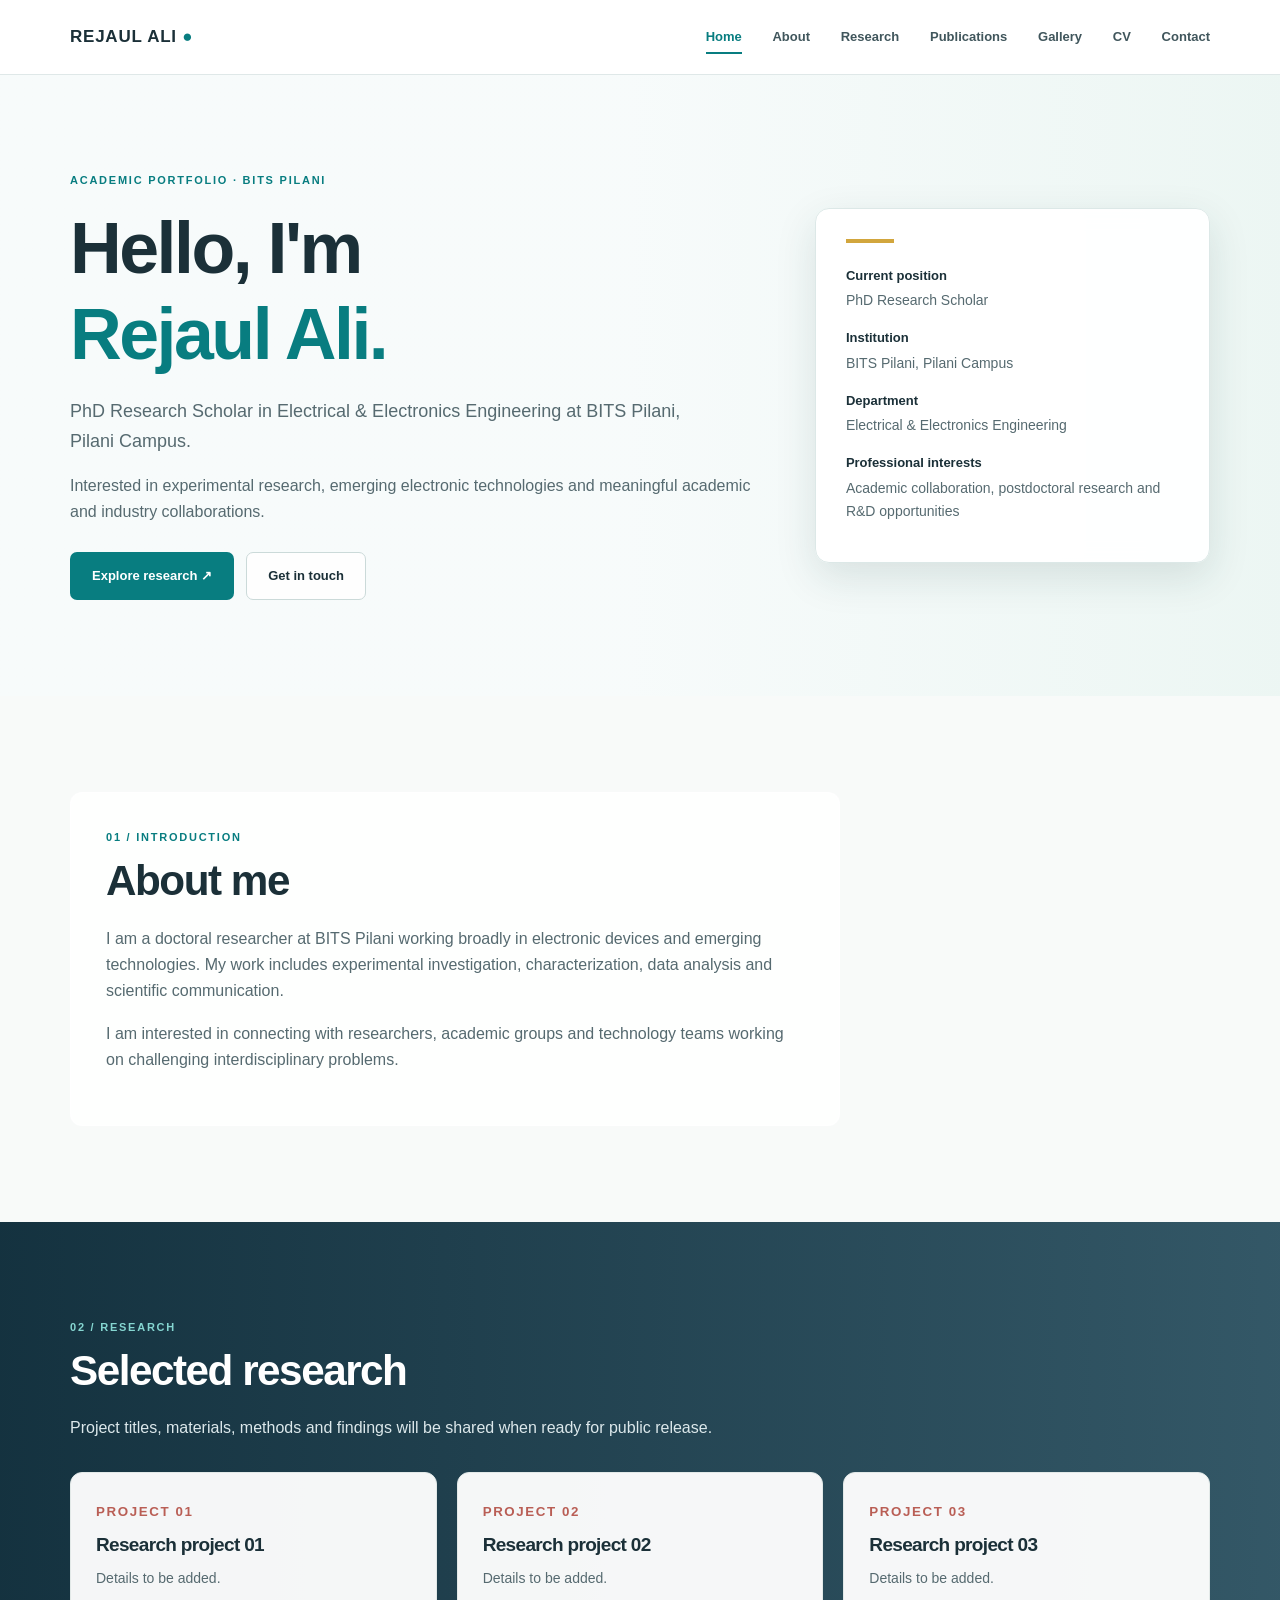
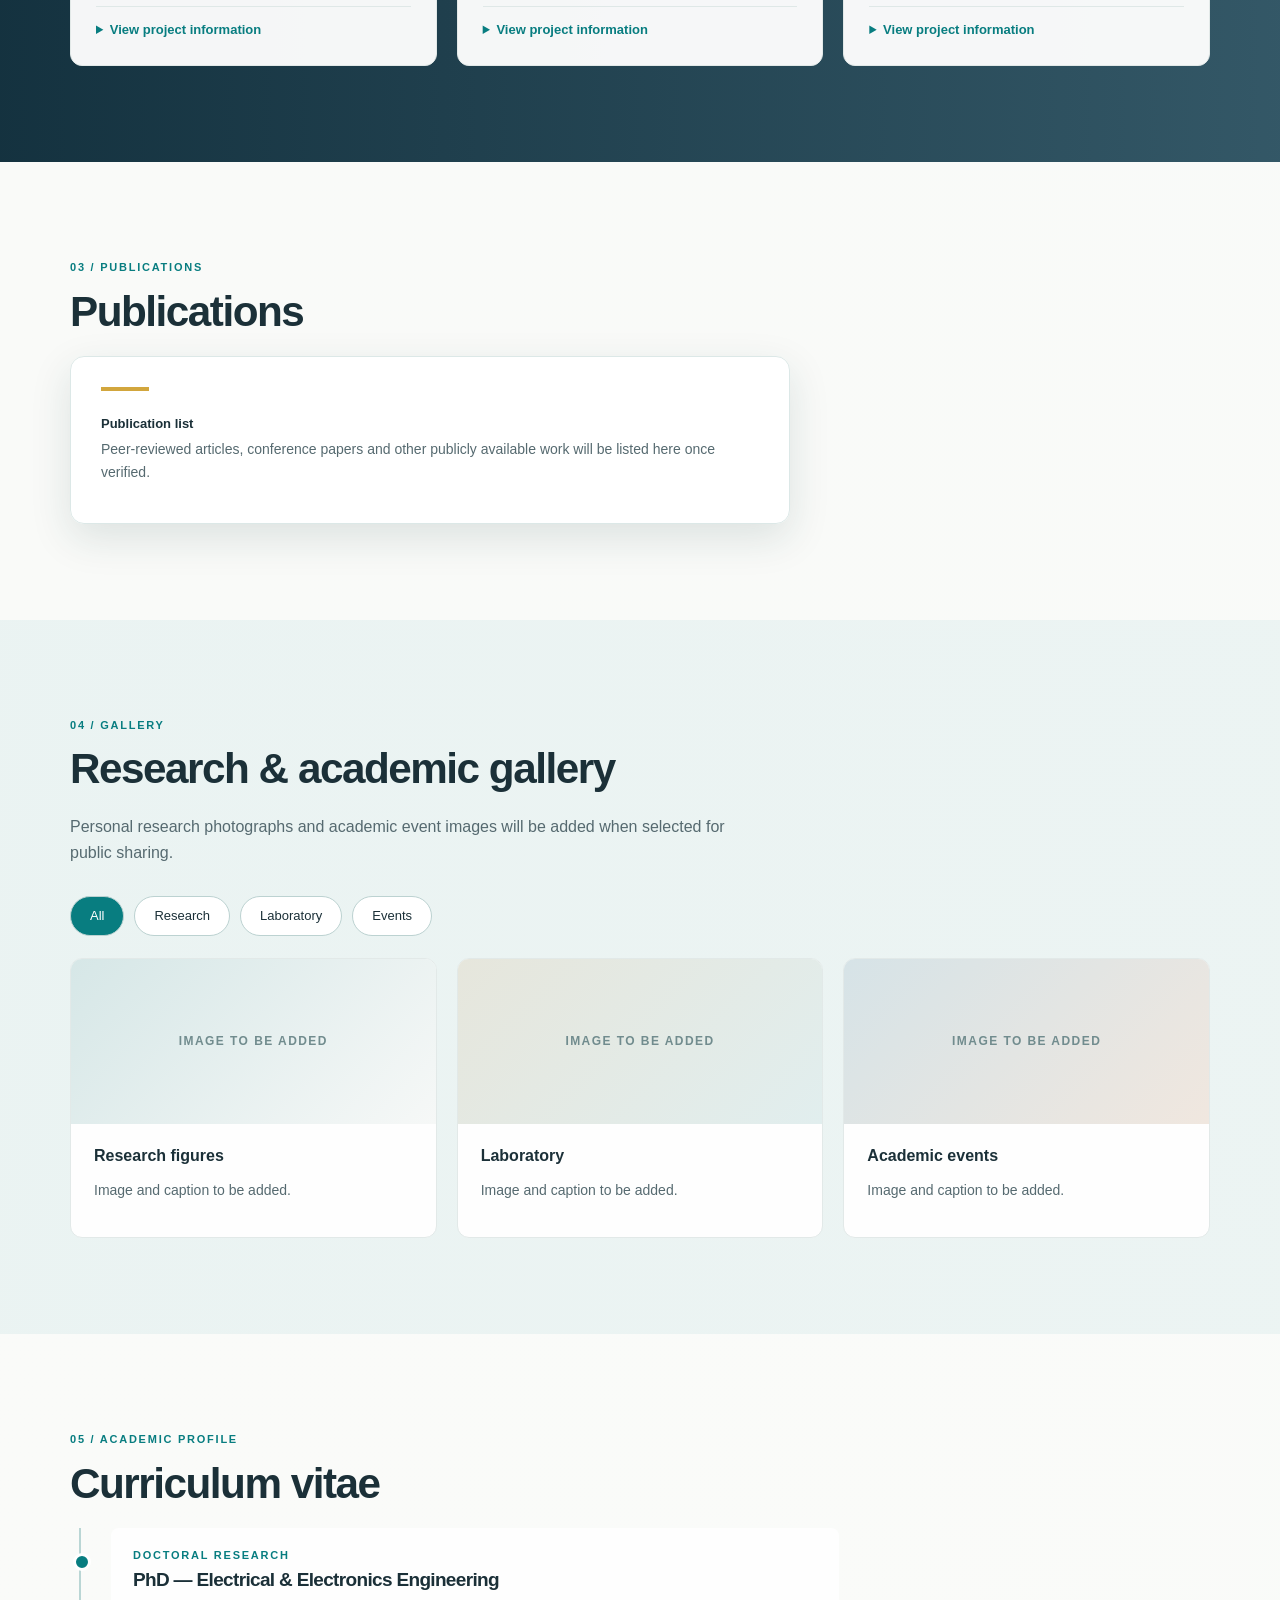
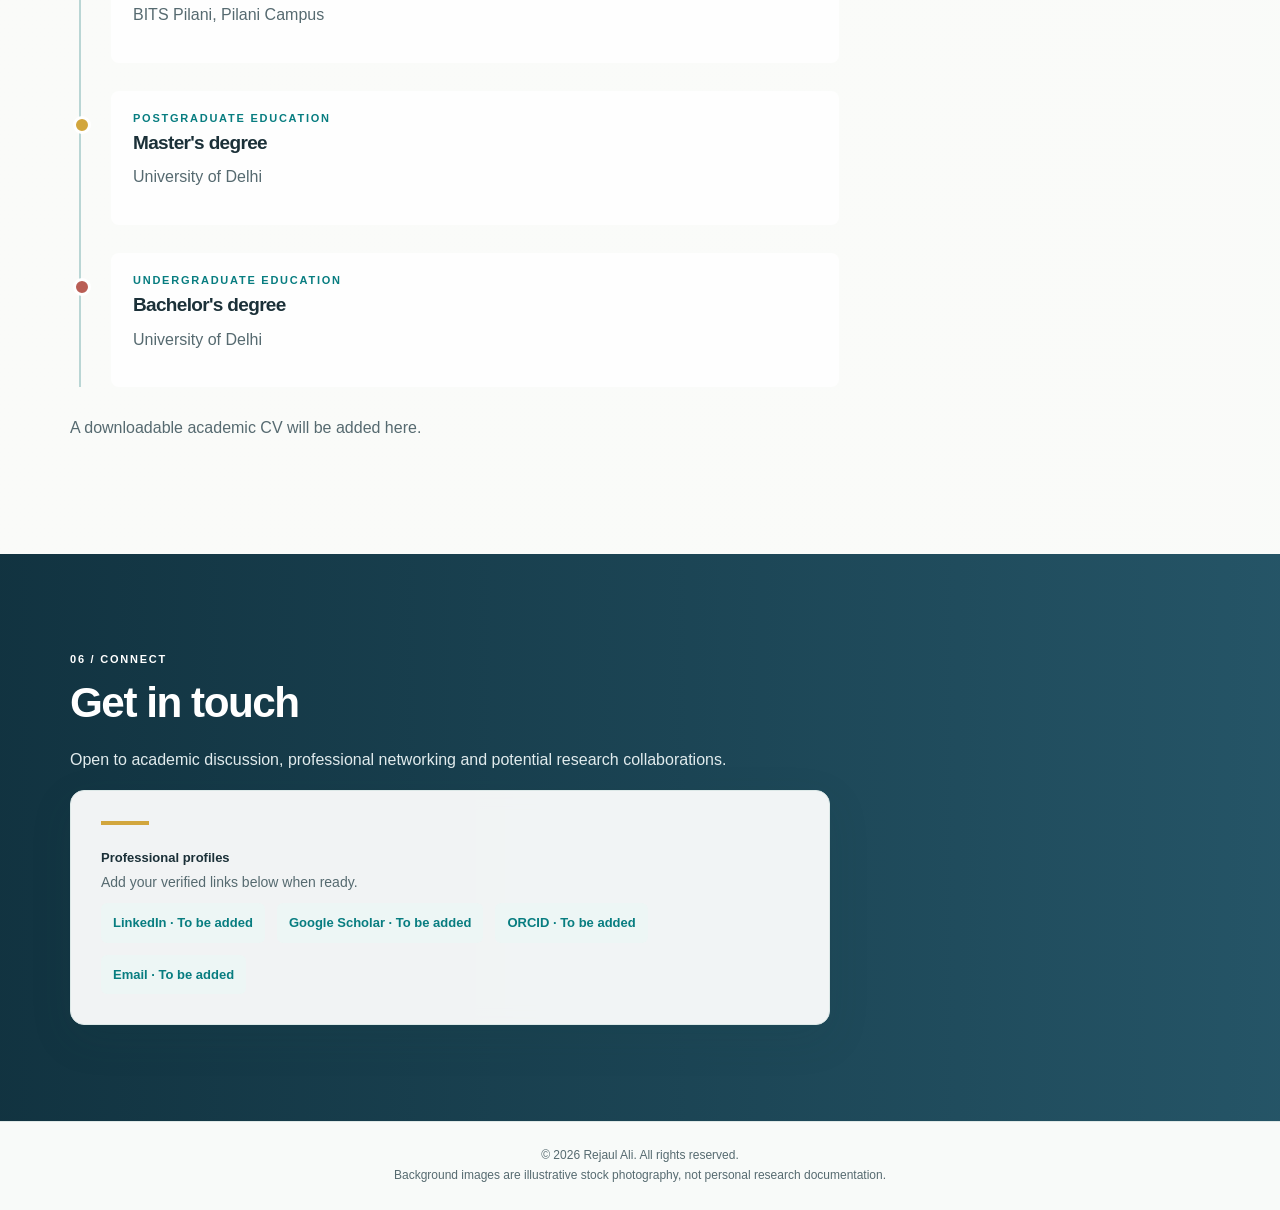
==== commit 9ba9bf95: "sad" ====
--- a/index.html
+++ b/index.html
@@ -1,934 +1,31 @@
-
 <!DOCTYPE html>
 <html lang="en">
 <head>
-<meta charset="UTF-8">
-<meta name="viewport" content="width=device-width, initial-scale=1.0">
-<meta name="description" content="Personal academic portfolio of Rejaul Ali. Research, publications, academic CV and professional connections.">
+<meta charset="UTF-8"><meta name="viewport" content="width=device-width, initial-scale=1">
+<meta name="description" content="Academic portfolio of Rejaul Ali, PhD research scholar at BITS Pilani. Research, publications and professional connections.">
 <title>Rejaul Ali | Academic Portfolio</title>
-
 <style>
-:root {
-  --bg: #fafbfb;
-  --white: #ffffff;
-  --grey: #f0f3f3;
-  --text: #263238;
-  --muted: #66757a;
-  --aqua: #168c8c;
-  --red: #b75a52;
-  --yellow: #c7a348;
-  --border: #e1e7e7;
-  --shadow: 0 12px 35px rgba(30,50,55,.05);
-}
-
-* { box-sizing: border-box; }
-
-html {
-  scroll-behavior: smooth;
-  scroll-padding-top: 105px;
-}
-
-body {
-  margin: 0;
-  background: var(--bg);
-  color: var(--text);
-  font-family: "Segoe UI", Arial, sans-serif;
-  line-height: 1.7;
-}
-
-a { color: inherit; }
-
-.container {
-  width: min(1120px, 90%);
-  margin: auto;
-}
-
-section { padding: 85px 0; }
-
-.section-label {
-  color: var(--aqua);
-  font-size: 12px;
-  font-weight: 700;
-  letter-spacing: 2px;
-  text-transform: uppercase;
-}
-
-h1, h2, h3 {
-  line-height: 1.25;
-  letter-spacing: -.5px;
-}
-
-h1 { font-size: clamp(38px, 5vw, 66px); }
-h2 { font-size: clamp(28px, 3vw, 38px); }
-h3 { font-size: 20px; }
-
-p { color: var(--muted); }
-
-.section-intro {
-  max-width: 700px;
-  margin-bottom: 35px;
-}
-
-/* NAVIGATION */
-
-.navbar {
-  position: sticky;
-  top: 0;
-  z-index: 1000;
-  background: rgba(250,251,251,.96);
-  backdrop-filter: blur(12px);
-  border-bottom: 1px solid var(--border);
-}
-
-.nav-container {
-  max-width: 1200px;
-  min-height: 76px;
-  margin: auto;
-  padding: 0 30px;
-  display: flex;
-  align-items: center;
-  justify-content: space-between;
-  gap: 30px;
-}
-
-.nav-logo {
-  text-decoration: none;
-  color: var(--text);
-  font-size: 19px;
-  font-weight: 750;
-  letter-spacing: .7px;
-  white-space: nowrap;
-}
-
-.nav-logo span { color: var(--aqua); }
-
-.nav-links {
-  display: flex;
-  align-items: center;
-  justify-content: flex-end;
-  gap: 32px;
-}
-
-.nav-links a {
-  position: relative;
-  display: inline-block;
-  text-decoration: none;
-  color: #45545a;
-  font-size: 14px;
-  font-weight: 500;
-  padding: 10px 0;
-  transition: color .25s ease;
-}
-
-.nav-links a::after {
-  content: "";
-  position: absolute;
-  left: 0;
-  bottom: 4px;
-  width: 100%;
-  height: 2px;
-  background: var(--aqua);
-  transform: scaleX(0);
-  transform-origin: left;
-  transition: transform .3s ease;
-}
-
-.nav-links a:hover,
-.nav-links a.active {
-  color: var(--aqua);
-}
-
-.nav-links a:hover::after,
-.nav-links a.active::after,
-.nav-links a:focus-visible::after {
-  transform: scaleX(1);
-}
-
-.menu-toggle {
-  display: none;
-  border: 1px solid var(--border);
-  background: white;
-  border-radius: 8px;
-  padding: 9px 13px;
-  font-size: 19px;
-  cursor: pointer;
-}
-
-/* PROGRESS BAR */
-
-.progress {
-  position: fixed;
-  top: 0;
-  left: 0;
-  height: 3px;
-  width: 0;
-  background: var(--aqua);
-  z-index: 2000;
-}
-
-/* HERO */
-
-.hero {
-  padding: 115px 0 105px;
-  background:
-    radial-gradient(circle at 85% 20%, #e8f5f3, transparent 38%),
-    var(--bg);
-}
-
-.hero-grid {
-  display: grid;
-  grid-template-columns: 1.3fr .7fr;
-  align-items: center;
-  gap: 65px;
-}
-
-.hero h1 { margin: 16px 0 22px; }
-
-.hero h1 span { color: var(--aqua); }
-
-.hero-description {
-  font-size: 18px;
-  max-width: 620px;
-}
-
-.hero-actions {
-  display: flex;
-  flex-wrap: wrap;
-  gap: 14px;
-  margin-top: 30px;
-}
-
-.btn {
-  display: inline-block;
-  text-decoration: none;
-  border-radius: 7px;
-  padding: 12px 22px;
-  font-weight: 600;
-  font-size: 14px;
-  transition: transform .25s, background .25s;
-}
-
-.btn:hover { transform: translateY(-3px); }
-
-.btn-primary {
-  background: var(--aqua);
-  color: white;
-}
-
-.btn-outline {
-  border: 1px solid var(--border);
-  background: white;
-}
-
-.hero-card {
-  background: white;
-  border: 1px solid var(--border);
-  border-radius: 14px;
-  padding: 32px;
-  box-shadow: var(--shadow);
-}
-
-.hero-card .line {
-  width: 45px;
-  height: 4px;
-  background: var(--yellow);
-  margin-bottom: 25px;
-}
-
-.hero-card strong {
-  display: block;
-  margin-bottom: 7px;
-}
-
-/* CARDS */
-
-.grid {
-  display: grid;
-  grid-template-columns: repeat(3, 1fr);
-  gap: 22px;
-}
-
-.card {
-  background: white;
-  padding: 28px;
-  border: 1px solid var(--border);
-  border-radius: 11px;
-  transition: transform .3s, box-shadow .3s;
-}
-
-.card:hover {
-  transform: translateY(-5px);
-  box-shadow: var(--shadow);
-}
-
-.card .number {
-  color: var(--red);
-  font-weight: 700;
-  font-size: 13px;
-  letter-spacing: 1px;
-}
-
-.card h3 { margin: 15px 0 10px; }
-
-.soft-section { background: var(--grey); }
-
-/* PROJECTS */
-
-.project-details {
-  margin-top: 14px;
-  border-top: 1px solid var(--border);
-  padding-top: 14px;
-}
-
-summary {
-  cursor: pointer;
-  color: var(--aqua);
-  font-weight: 600;
-  font-size: 14px;
-}
-
-/* GALLERY */
-
-.gallery-filters {
-  display: flex;
-  flex-wrap: wrap;
-  gap: 10px;
-  margin-bottom: 25px;
-}
-
-.filter-btn {
-  border: 1px solid var(--border);
-  background: white;
-  border-radius: 30px;
-  padding: 9px 19px;
-  cursor: pointer;
-  font: inherit;
-  font-size: 13px;
-  transition: .25s;
-}
-
-.filter-btn:hover,
-.filter-btn.active {
-  background: var(--aqua);
-  color: white;
-  border-color: var(--aqua);
-}
-
-.gallery-card {
-  overflow: hidden;
-  padding: 0;
-}
-
-.gallery-placeholder {
-  height: 190px;
-  background:
-    linear-gradient(135deg, #e3eeee, #f7f8f8);
-  display: flex;
-  align-items: center;
-  justify-content: center;
-  color: #87999a;
-  font-size: 13px;
-  letter-spacing: 1px;
-}
-
-.gallery-caption { padding: 20px; }
-
-/* TIMELINE */
-
-.timeline {
-  border-left: 2px solid var(--border);
-  padding-left: 30px;
-}
-
-.timeline-item {
-  position: relative;
-  margin-bottom: 30px;
-}
-
-.timeline-item::before {
-  content: "";
-  position: absolute;
-  left: -37px;
-  top: 8px;
-  width: 12px;
-  height: 12px;
-  background: var(--aqua);
-  border-radius: 50%;
-}
-
-.timeline-item h3 { margin: 5px 0; }
-
-/* CONTACT */
-
-.contact-box {
-  background: white;
-  border: 1px solid var(--border);
-  border-radius: 12px;
-  padding: 35px;
-}
-
-.contact-links {
-  display: flex;
-  flex-wrap: wrap;
-  gap: 15px;
-  margin-top: 25px;
-}
-
-.contact-links a {
-  color: var(--aqua);
-  text-decoration: none;
-  font-weight: 600;
-}
-
-.contact-links a:hover { text-decoration: underline; }
-
-/* FOOTER */
-
-footer {
-  border-top: 1px solid var(--border);
-  padding: 25px 0;
-  text-align: center;
-  font-size: 13px;
-  color: var(--muted);
-}
-
-/* SCROLL REVEAL */
-
-.reveal {
-  opacity: 0;
-  transform: translateY(22px);
-  transition: opacity .7s ease, transform .7s ease;
-}
-
-.reveal.visible {
-  opacity: 1;
-  transform: translateY(0);
-}
-
-/* RESPONSIVE */
-
-@media (max-width: 850px) {
-  .hero-grid { grid-template-columns: 1fr; }
-  .grid { grid-template-columns: repeat(2, 1fr); }
-
-  .menu-toggle { display: block; }
-
-  .nav-container {
-    flex-wrap: wrap;
-    padding: 12px 5%;
-  }
-
-  .nav-links {
-    display: none;
-    width: 100%;
-    flex-direction: column;
-    align-items: stretch;
-    gap: 0;
-    padding-bottom: 12px;
-  }
-
-  .nav-links.open { display: flex; }
-
-  .nav-links a {
-    padding: 12px 0;
-    border-bottom: 1px solid var(--border);
-  }
-}
-
-@media (max-width: 560px) {
-  section { padding: 65px 0; }
-  .hero { padding: 75px 0; }
-  .grid { grid-template-columns: 1fr; }
-  .hero-card { padding: 24px; }
-}
-
-@media (prefers-reduced-motion: reduce) {
-  html { scroll-behavior: auto; }
-  *, *::before, *::after {
-    animation: none !important;
-    transition: none !important;
-  }
-  .reveal {
-    opacity: 1;
-    transform: none;
-  }
-}
-
-
-.gallery-card[hidden] {
-  display: none !important;
-}
-
+:root{--ink:#1b3038;--muted:#566a70;--teal:#087d80;--red:#b95e55;--gold:#d2a63d;--paper:#f8faf9;--line:#dfe8e7;--shadow:0 14px 40px #173e4220}
+*{box-sizing:border-box}html{scroll-behavior:smooth;scroll-padding-top:88px}body{margin:0;color:var(--ink);background:var(--paper);font-family:Inter,"Segoe UI",Arial,sans-serif;line-height:1.65}a{color:inherit}button{font:inherit}button:focus-visible,a:focus-visible{outline:3px solid var(--gold);outline-offset:4px}.wrap{width:min(1140px,91%);margin:auto}.progress{position:fixed;top:0;left:0;width:0;height:3px;background:var(--teal);z-index:1002}.nav{position:sticky;top:0;z-index:1000;background:#fffffff0;backdrop-filter:blur(16px);border-bottom:1px solid #dfe8e8}.nav-inner{min-height:74px;display:flex;align-items:center;justify-content:space-between;gap:32px}.brand{font-weight:800;text-decoration:none;letter-spacing:.045em;white-space:nowrap;font-size:17px}.brand b{color:var(--teal)}.nav-links{display:flex;align-items:center;gap:clamp(14px,2.4vw,34px)}.nav-links a{text-decoration:none;font-size:13px;font-weight:600;position:relative;padding:12px 0;white-space:nowrap;color:#40565c;transition:color .25s}.nav-links a:after{content:"";position:absolute;bottom:6px;left:0;right:0;height:2px;background:var(--teal);transform:scaleX(0);transform-origin:left;transition:transform .25s}.nav-links a:hover,.nav-links a.active{color:var(--teal)}.nav-links a:hover:after,.nav-links a.active:after{transform:scaleX(1)}.menu{display:none;border:1px solid var(--line);border-radius:8px;background:white;padding:6px 12px;cursor:pointer}
+.section{position:relative;isolation:isolate;padding:96px 0;overflow:hidden}.section:before{content:"";position:absolute;inset:0;z-index:-2;background-image:var(--photo);background-position:center;background-size:cover;transform:scale(1.015)}.section:after{content:"";position:absolute;inset:0;z-index:-1;background:var(--veil,linear-gradient(90deg,#f8faf9f5,#f8faf9d9))}.eyebrow{text-transform:uppercase;font-weight:800;font-size:11px;letter-spacing:.16em;color:var(--teal)}h1,h2,h3{line-height:1.2;letter-spacing:-.035em}h1{font-size:clamp(42px,5.6vw,76px);margin:16px 0 20px}h1 em{font-style:normal;color:var(--teal)}h2{font-size:clamp(30px,3.3vw,43px);margin:10px 0 19px}h3{font-size:19px;margin:10px 0}p{color:var(--muted);margin:10px 0 16px}.lead{font-size:18px;max-width:620px}.intro{max-width:690px;margin-bottom:30px}.hero{min-height:620px;display:flex;align-items:center;--photo:url('https://images.unsplash.com/photo-1532094349884-543bc11b234d?auto=format&fit=crop&w=2000&q=80');--veil:linear-gradient(90deg,#f7fbfbfa 4%,#f7fbfbee 49%,#e6f4f0a6 100%)}.hero-layout{display:grid;grid-template-columns:1.3fr .75fr;align-items:center;gap:60px}.hero .lead{font-weight:500}.hero-actions{display:flex;flex-wrap:wrap;gap:12px;margin-top:27px}.btn{display:inline-flex;align-items:center;justify-content:center;padding:12px 21px;border-radius:7px;text-decoration:none;font-weight:700;font-size:13px;border:1px solid transparent;transition:transform .25s,box-shadow .25s}.btn:hover{transform:translateY(-3px);box-shadow:var(--shadow)}.btn.primary{background:var(--teal);color:white}.btn.secondary{background:#ffffffdb;border-color:#cbdad9}.panel{background:#fffffff0;border:1px solid #dce8e7;border-radius:14px;padding:30px;box-shadow:var(--shadow);backdrop-filter:blur(9px)}.panel:before{content:"";display:block;width:48px;height:4px;background:var(--gold);margin-bottom:22px}.panel strong{display:block;margin-top:15px;font-size:13px}.panel p{margin:3px 0 9px;font-size:14px}.about{--photo:url('https://images.unsplash.com/photo-1497366754035-f200968a6e72?auto=format&fit=crop&w=2000&q=80');--veil:linear-gradient(90deg,#f8faf9fa,#f8faf9e8 72%,#f8faf9c9)}.about-content{max-width:770px;background:#ffffffdb;padding:35px;border-radius:12px;border:1px solid #ffffffa8}.research{--photo:url('https://images.unsplash.com/photo-1518770660439-4636190af475?auto=format&fit=crop&w=2000&q=80');--veil:linear-gradient(90deg,#0a2937f4,#113b4dd9)}.research h2,.research .eyebrow,.research>.wrap>.intro p{color:white}.research .eyebrow{color:#85d6d1}.research .intro p{color:#dce8eb!important}.grid{display:grid;grid-template-columns:repeat(3,minmax(0,1fr));gap:20px}.card{background:#fffffff4;border:1px solid #e2e9e8;border-radius:12px;padding:25px;transition:transform .3s,box-shadow .3s;overflow:hidden}.card:hover{transform:translateY(-5px);box-shadow:var(--shadow)}.card small{color:var(--red);font-weight:800;letter-spacing:.12em}.card p{font-size:14px}.card details{border-top:1px solid var(--line);padding-top:12px;margin-top:15px}.card summary{cursor:pointer;color:var(--teal);font-size:13px;font-weight:700}.publications{--photo:url('https://images.unsplash.com/photo-1507842217343-583bb7270b66?auto=format&fit=crop&w=2000&q=80');--veil:linear-gradient(90deg,#f9faf8fa,#f9faf8ed 62%,#f9faf8b3)}.publication-box{max-width:720px}.gallery{--photo:url('https://images.unsplash.com/photo-1532187863486-abf9dbad1b69?auto=format&fit=crop&w=2000&q=80');--veil:linear-gradient(90deg,#eaf3f2f7,#eaf3f2df)}.filters{display:flex;flex-wrap:wrap;gap:10px;margin-bottom:22px}.filter{border:1px solid #bcd2d1;background:white;padding:8px 19px;border-radius:25px;cursor:pointer;color:var(--ink);font-size:13px;transition:background .2s,color .2s}.filter.active,.filter:hover{background:var(--teal);color:white}.gallery-card{padding:0}.gallery-art{height:165px;display:flex;align-items:center;justify-content:center;text-align:center;padding:15px;background:linear-gradient(135deg,#d6e7e7,#f6f8f7);font-size:12px;font-weight:700;letter-spacing:.12em;color:#718c8e}.gallery-card:nth-child(2) .gallery-art{background:linear-gradient(135deg,#e6e6dc,#e1eeee)}.gallery-card:nth-child(3) .gallery-art{background:linear-gradient(135deg,#d6e3e7,#f0e7df)}.gallery-card .copy{padding:19px 23px}.gallery-card[hidden]{display:none!important}.cv{--photo:url('https://images.unsplash.com/photo-1523050854058-8df90110c9f1?auto=format&fit=crop&w=2000&q=80');--veil:linear-gradient(90deg,#fafbf9f9,#fafbf9e9 73%,#fafbf9ba)}.timeline{border-left:2px solid #bad6d5;margin-left:9px;padding-left:30px;max-width:760px}.milestone{position:relative;margin-bottom:28px;background:#ffffffdd;padding:18px 22px;border-radius:8px}.milestone:before{content:"";position:absolute;left:-38px;top:25px;width:12px;height:12px;border-radius:50%;background:var(--teal);border:3px solid white}.milestone:nth-child(2):before{background:var(--gold)}.milestone:nth-child(3):before{background:var(--red)}.milestone h3{margin:5px 0}.contact{--photo:url('https://images.unsplash.com/photo-1451187580459-43490279c0fa?auto=format&fit=crop&w=2000&q=80');--veil:linear-gradient(90deg,#082b39f5,#104458e8)}.contact h2,.contact .eyebrow{color:white}.contact p{color:#e1ebed}.contact .panel{max-width:760px}.contact .panel p{color:var(--muted)}.contact-links{display:flex;flex-wrap:wrap;gap:12px;color:var(--teal);font-size:13px;font-weight:700}.contact-links span{background:#edf6f5;border-radius:6px;padding:9px 12px}footer{background:#f8faf9;border-top:1px solid var(--line);padding:24px;text-align:center;font-size:12px;color:var(--muted)}.reveal{opacity:0;transform:translateY(18px);transition:opacity .65s ease,transform .65s ease}.reveal.visible{opacity:1;transform:none}
+@media(max-width:860px){.menu{display:block}.nav-inner{flex-wrap:wrap;padding:14px 0}.nav-links{display:none;flex-basis:100%;flex-direction:column;align-items:stretch;gap:0}.nav-links.open{display:flex}.nav-links a{border-top:1px solid var(--line);padding:12px 4px}.hero-layout{grid-template-columns:1fr;gap:26px}.hero{min-height:auto}.grid{grid-template-columns:repeat(2,minmax(0,1fr))}}@media(max-width:600px){.section{padding:68px 0}.grid{grid-template-columns:1fr}.about-content{padding:23px}.panel{padding:23px}.hero{--veil:linear-gradient(90deg,#f7fbfbf9,#f7fbfbe8)}.nav-inner{min-height:58px}}@media(prefers-reduced-motion:reduce){html{scroll-behavior:auto}*,*:before,*:after{transition:none!important;animation:none!important}.reveal{opacity:1;transform:none}}
 </style>
 </head>
-
 <body>
-
 <div class="progress" id="progress"></div>
-
-<!-- NAVIGATION -->
-
-<header class="navbar">
-  <nav class="nav-container" aria-label="Main navigation">
-    <a class="nav-logo" href="#home">REJAUL ALI<span>.</span></a>
-
-    <button class="menu-toggle"
-            id="menuToggle"
-            aria-label="Toggle navigation"
-            aria-expanded="false"
-            aria-controls="navLinks">
-      &#9776;
-    </button>
-
-    <div class="nav-links" id="navLinks">
-      <a href="#about">About</a>
-      <a href="#research">Research</a>
-      <a href="#publications">Publications</a>
-      <a href="#gallery">Gallery</a>
-      <a href="#cv">CV</a>
-      <a href="#contact">Contact</a>
-    </div>
-  </nav>
-</header>
-
+<header class="nav"><div class="wrap nav-inner"><a class="brand" href="#home">REJAUL ALI <b>●</b></a><button class="menu" id="menu" aria-expanded="false" aria-controls="links" aria-label="Toggle menu">☰</button><nav class="nav-links" id="links" aria-label="Main navigation"><a href="#home">Home</a><a href="#about">About</a><a href="#research">Research</a><a href="#publications">Publications</a><a href="#gallery">Gallery</a><a href="#cv">CV</a><a href="#contact">Contact</a></nav></div></header>
 <main>
-
-<!-- HOME -->
-
-<section class="hero" id="home">
-  <div class="container hero-grid">
-    <div class="reveal">
-      <div class="section-label">Academic Portfolio</div>
-
-      <h1>Hello, I'm <span>Rejaul Ali.</span></h1>
-
-      <p class="hero-description">
-        PhD Research Scholar in Electrical and Electronics
-        Engineering at BITS Pilani, Pilani Campus.
-      </p>
-
-      <p>
-        My academic interests include emerging electronic
-        technologies, experimental research, and the
-        development of next-generation intelligent systems.
-      </p>
-
-      <div class="hero-actions">
-        <a class="btn btn-primary" href="#research">
-          Explore Research
-        </a>
-        <a class="btn btn-outline" href="#contact">
-          Get in Touch
-        </a>
-      </div>
-    </div>
-
-    <aside class="hero-card reveal">
-      <div class="line"></div>
-
-      <strong>Current Position</strong>
-      <p>PhD Research Scholar</p>
-
-      <strong>Institution</strong>
-      <p>BITS Pilani, Pilani Campus</p>
-
-      <strong>Department</strong>
-      <p>Electrical &amp; Electronics Engineering</p>
-
-      <strong>Professional Interests</strong>
-      <p>
-        Research collaboration, academic opportunities,
-        and technology development.
-      </p>
-    </aside>
-  </div>
-</section>
-
-<!-- ABOUT -->
-
-<section id="about">
-  <div class="container reveal">
-    <div class="section-label">01 / Introduction</div>
-    <h2>About Me</h2>
-
-    <div class="section-intro">
-      <p>
-        I am a doctoral researcher at BITS Pilani,
-        working in the broad area of electronic devices
-        and emerging technologies.
-      </p>
-
-      <p>
-        My work involves experimental investigation,
-        device characterization, data analysis,
-        and scientific communication.
-      </p>
-
-      <p>
-        I am interested in building meaningful academic
-        collaborations and exploring opportunities
-        in research and development.
-      </p>
-    </div>
-  </div>
-</section>
-
-<!-- RESEARCH -->
-
-<section id="research" class="soft-section">
-  <div class="container">
-    <div class="reveal">
-      <div class="section-label">02 / Research</div>
-      <h2>Selected Research</h2>
-      <p class="section-intro">
-        Details of ongoing and completed projects
-        will be added as they become available
-        for public presentation.
-      </p>
-    </div>
-
-    <div class="grid">
-      <article class="card reveal">
-        <div class="number">PROJECT 01</div>
-        <h3>Research Project 01</h3>
-        <p>Project description will be added.</p>
-
-        <details class="project-details">
-          <summary>View details</summary>
-          <p>
-            Research objectives, methodology,
-            and outcomes will be updated here.
-          </p>
-        </details>
-      </article>
-
-      <article class="card reveal">
-        <div class="number">PROJECT 02</div>
-        <h3>Research Project 02</h3>
-        <p>Project description will be added.</p>
-
-        <details class="project-details">
-          <summary>View details</summary>
-          <p>
-            Research objectives, methodology,
-            and outcomes will be updated here.
-          </p>
-        </details>
-      </article>
-
-      <article class="card reveal">
-        <div class="number">PROJECT 03</div>
-        <h3>Research Project 03</h3>
-        <p>Project description will be added.</p>
-
-        <details class="project-details">
-          <summary>View details</summary>
-          <p>
-            Research objectives, methodology,
-            and outcomes will be updated here.
-          </p>
-        </details>
-      </article>
-    </div>
-  </div>
-</section>
-
-<!-- PUBLICATIONS -->
-
-<section id="publications">
-  <div class="container reveal">
-    <div class="section-label">03 / Publications</div>
-    <h2>Publications</h2>
-
-    <div class="card">
-      <h3>Publication List</h3>
-      <p>
-        Peer-reviewed articles, conference papers,
-        and other publications will be listed here
-        after verification and public release.
-      </p>
-    </div>
-  </div>
-</section>
-
-<!-- GALLERY -->
-
-<section id="gallery" class="soft-section">
-  <div class="container">
-    <div class="reveal">
-      <div class="section-label">04 / Gallery</div>
-      <h2>Research &amp; Academic Gallery</h2>
-      <p class="section-intro">
-        Selected images from research activities,
-        laboratories, and academic events
-        will be displayed here.
-      </p>
-    </div>
-
-    <div class="gallery-filters reveal">
-      <button class="filter-btn active" data-filter="all">
-        All
-      </button>
-      <button class="filter-btn" data-filter="research">
-        Research
-      </button>
-      <button class="filter-btn" data-filter="lab">
-        Laboratory
-      </button>
-      <button class="filter-btn" data-filter="events">
-        Events
-      </button>
-    </div>
-
-    <div class="grid" id="galleryGrid">
-      <article class="card gallery-card reveal"
-               data-category="research">
-        <div class="gallery-placeholder">
-          IMAGE PLACEHOLDER
-        </div>
-        <div class="gallery-caption">
-          <strong>Research Figure</strong>
-          <p>Image and caption to be added.</p>
-        </div>
-      </article>
-
-      <article class="card gallery-card reveal"
-               data-category="lab">
-        <div class="gallery-placeholder">
-          IMAGE PLACEHOLDER
-        </div>
-        <div class="gallery-caption">
-          <strong>Laboratory</strong>
-          <p>Image and caption to be added.</p>
-        </div>
-      </article>
-
-      <article class="card gallery-card reveal"
-               data-category="events">
-        <div class="gallery-placeholder">
-          IMAGE PLACEHOLDER
-        </div>
-        <div class="gallery-caption">
-          <strong>Academic Event</strong>
-          <p>Image and caption to be added.</p>
-        </div>
-      </article>
-    </div>
-  </div>
-</section>
-
-<!-- CV -->
-
-<section id="cv">
-  <div class="container reveal">
-    <div class="section-label">05 / Academic Profile</div>
-    <h2>Curriculum Vitae</h2>
-
-    <div class="timeline">
-      <div class="timeline-item">
-        <div class="section-label">Doctoral Research</div>
-        <h3>PhD — Electrical &amp; Electronics Engineering</h3>
-        <p>BITS Pilani, Pilani Campus</p>
-      </div>
-
-      <div class="timeline-item">
-        <div class="section-label">Postgraduate Education</div>
-        <h3>Master's Degree</h3>
-        <p>University of Delhi</p>
-      </div>
-
-      <div class="timeline-item">
-        <div class="section-label">Undergraduate Education</div>
-        <h3>Bachelor's Degree</h3>
-        <p>University of Delhi</p>
-      </div>
-    </div>
-
-    <p>
-      A downloadable academic CV will be added here.
-    </p>
-  </div>
-</section>
-
-<!-- CONTACT -->
-
-<section id="contact" class="soft-section">
-  <div class="container reveal">
-    <div class="section-label">06 / Connect</div>
-    <h2>Get in Touch</h2>
-
-    <div class="contact-box">
-      <h3>Research &amp; Professional Connections</h3>
-
-      <p>
-        I welcome opportunities for academic discussion,
-        research collaboration, and professional networking.
-      </p>
-
-      <div class="contact-links">
-        <!-- Replace placeholders with verified URLs -->
-        <span>LinkedIn: To be added</span>
-        <span>Google Scholar: To be added</span>
-        <span>ORCID: To be added</span>
-        <span>Email: To be added</span>
-      </div>
-    </div>
-  </div>
-</section>
-
-</main>
-
-<footer>
-  <div class="container">
-    &copy; <span id="year"></span> Rejaul Ali.
-    All rights reserved.
-  </div>
-</footer>
-
+<section id="home" class="section hero"><div class="wrap hero-layout"><div class="reveal"><div class="eyebrow">Academic portfolio · BITS Pilani</div><h1>Hello, I'm<br><em>Rejaul Ali.</em></h1><p class="lead">PhD Research Scholar in Electrical &amp; Electronics Engineering at BITS Pilani, Pilani Campus.</p><p>Interested in experimental research, emerging electronic technologies and meaningful academic and industry collaborations.</p><div class="hero-actions"><a class="btn primary" href="#research">Explore research ↗</a><a class="btn secondary" href="#contact">Get in touch</a></div></div><aside class="panel reveal"><strong>Current position</strong><p>PhD Research Scholar</p><strong>Institution</strong><p>BITS Pilani, Pilani Campus</p><strong>Department</strong><p>Electrical &amp; Electronics Engineering</p><strong>Professional interests</strong><p>Academic collaboration, postdoctoral research and R&amp;D opportunities</p></aside></div></section>
+<section id="about" class="section about"><div class="wrap"><div class="about-content reveal"><div class="eyebrow">01 / Introduction</div><h2>About me</h2><p>I am a doctoral researcher at BITS Pilani working broadly in electronic devices and emerging technologies. My work includes experimental investigation, characterization, data analysis and scientific communication.</p><p>I am interested in connecting with researchers, academic groups and technology teams working on challenging interdisciplinary problems.</p></div></div></section>
+<section id="research" class="section research"><div class="wrap"><div class="intro reveal"><div class="eyebrow">02 / Research</div><h2>Selected research</h2><p>Project titles, materials, methods and findings will be shared when ready for public release.</p></div><div class="grid"><article class="card reveal"><small>PROJECT 01</small><h3>Research project 01</h3><p>Details to be added.</p><details><summary>View project information</summary><p>Objectives, methodology and outcomes will be added later.</p></details></article><article class="card reveal"><small>PROJECT 02</small><h3>Research project 02</h3><p>Details to be added.</p><details><summary>View project information</summary><p>Objectives, methodology and outcomes will be added later.</p></details></article><article class="card reveal"><small>PROJECT 03</small><h3>Research project 03</h3><p>Details to be added.</p><details><summary>View project information</summary><p>Objectives, methodology and outcomes will be added later.</p></details></article></div></div></section>
+<section id="publications" class="section publications"><div class="wrap"><div class="publication-box reveal"><div class="eyebrow">03 / Publications</div><h2>Publications</h2><div class="panel"><strong>Publication list</strong><p>Peer-reviewed articles, conference papers and other publicly available work will be listed here once verified.</p></div></div></div></section>
+<section id="gallery" class="section gallery"><div class="wrap"><div class="intro reveal"><div class="eyebrow">04 / Gallery</div><h2>Research &amp; academic gallery</h2><p>Personal research photographs and academic event images will be added when selected for public sharing.</p></div><div class="filters reveal"><button class="filter active" data-filter="all" aria-pressed="true">All</button><button class="filter" data-filter="research" aria-pressed="false">Research</button><button class="filter" data-filter="lab" aria-pressed="false">Laboratory</button><button class="filter" data-filter="events" aria-pressed="false">Events</button></div><div class="grid"><article class="card gallery-card reveal" data-category="research"><div class="gallery-art">IMAGE TO BE ADDED</div><div class="copy"><strong>Research figures</strong><p>Image and caption to be added.</p></div></article><article class="card gallery-card reveal" data-category="lab"><div class="gallery-art">IMAGE TO BE ADDED</div><div class="copy"><strong>Laboratory</strong><p>Image and caption to be added.</p></div></article><article class="card gallery-card reveal" data-category="events"><div class="gallery-art">IMAGE TO BE ADDED</div><div class="copy"><strong>Academic events</strong><p>Image and caption to be added.</p></div></article></div></div></section>
+<section id="cv" class="section cv"><div class="wrap reveal"><div class="eyebrow">05 / Academic profile</div><h2>Curriculum vitae</h2><div class="timeline"><div class="milestone"><div class="eyebrow">Doctoral research</div><h3>PhD — Electrical &amp; Electronics Engineering</h3><p>BITS Pilani, Pilani Campus</p></div><div class="milestone"><div class="eyebrow">Postgraduate education</div><h3>Master's degree</h3><p>University of Delhi</p></div><div class="milestone"><div class="eyebrow">Undergraduate education</div><h3>Bachelor's degree</h3><p>University of Delhi</p></div></div><p>A downloadable academic CV will be added here.</p></div></section>
+<section id="contact" class="section contact"><div class="wrap reveal"><div class="eyebrow">06 / Connect</div><h2>Get in touch</h2><p>Open to academic discussion, professional networking and potential research collaborations.</p><div class="panel"><strong>Professional profiles</strong><p>Add your verified links below when ready.</p><div class="contact-links"><span>LinkedIn · To be added</span><span>Google Scholar · To be added</span><span>ORCID · To be added</span><span>Email · To be added</span></div></div></div></section>
+</main><footer>© <span id="year"></span> Rejaul Ali. All rights reserved. <span style="display:block">Background images are illustrative stock photography, not personal research documentation.</span></footer>
 <script>
-document.addEventListener("DOMContentLoaded", () => {
-
-  // Dynamic year
-  document.getElementById("year").textContent =
-    new Date().getFullYear();
-
-  // Mobile navigation
-  const menuToggle =
-    document.getElementById("menuToggle");
-
-  const navLinks =
-    document.getElementById("navLinks");
-
-  menuToggle.addEventListener("click", () => {
-    const isOpen = navLinks.classList.toggle("open");
-
-    menuToggle.setAttribute(
-      "aria-expanded",
-      String(isOpen)
-    );
-
-    menuToggle.textContent = isOpen ? "\u2715" : "\u2630";
-  });
-
-  // Close mobile navigation after selection
-  document.querySelectorAll(".nav-links a")
-    .forEach(link => {
-      link.addEventListener("click", () => {
-        navLinks.classList.remove("open");
-        menuToggle.setAttribute("aria-expanded", "false");
-        menuToggle.textContent = "\u2630";
-      });
-    });
-
-  // Scroll reveal
-  const revealItems =
-    document.querySelectorAll(".reveal");
-
-  if ("IntersectionObserver" in window) {
-    const revealObserver = new IntersectionObserver(
-      entries => {
-        entries.forEach(entry => {
-          if (entry.isIntersecting) {
-            entry.target.classList.add("visible");
-            revealObserver.unobserve(entry.target);
-          }
-        });
-      },
-      { threshold: 0.08 }
-    );
-
-    revealItems.forEach(item =>
-      revealObserver.observe(item)
-    );
-  } else {
-    revealItems.forEach(item =>
-      item.classList.add("visible")
-    );
-  }
-
-  // Gallery filtering
-  const filterButtons =
-    document.querySelectorAll(".filter-btn");
-
-  const galleryCards =
-    document.querySelectorAll(".gallery-card");
-
-  filterButtons.forEach(button => {
-    button.addEventListener("click", () => {
-      const filter = button.dataset.filter;
-
-      filterButtons.forEach(btn => {
-        btn.classList.remove("active");
-        btn.setAttribute("aria-pressed", "false");
-      });
-
-      button.classList.add("active");
-      button.setAttribute("aria-pressed", "true");
-
-      galleryCards.forEach(card => {
-        const show =
-          filter === "all" ||
-          card.dataset.category === filter;
-
-        card.hidden = !show;
-      });
-    });
-  });
-
-  // Navigation highlighting and progress
-  const sections =
-    document.querySelectorAll("main section[id]");
-
-  const navItems =
-    document.querySelectorAll(".nav-links a");
-
-  const progress =
-    document.getElementById("progress");
-
-  function updateScrollUI() {
-    const maxScroll =
-      document.documentElement.scrollHeight -
-      window.innerHeight;
-
-    const percentage = maxScroll > 0
-      ? window.scrollY / maxScroll * 100
-      : 0;
-
-    progress.style.width = percentage + "%";
-
-    let current = "";
-
-    sections.forEach(section => {
-      if (window.scrollY >= section.offsetTop - 160) {
-        current = section.id;
-      }
-    });
-
-    navItems.forEach(link => {
-      const active =
-        link.getAttribute("href") === "#" + current;
-
-      link.classList.toggle("active", active);
-
-      if (active) {
-        link.setAttribute("aria-current", "location");
-      } else {
-        link.removeAttribute("aria-current");
-      }
-    });
-  }
-
-  window.addEventListener(
-    "scroll",
-    updateScrollUI,
-    { passive: true }
-  );
-
-  window.addEventListener("resize", updateScrollUI);
-  updateScrollUI();
-
-});
-</script>
-
-</body>
-</html>
+const menu=document.getElementById('menu'),links=document.getElementById('links');menu.addEventListener('click',()=>{const open=links.classList.toggle('open');menu.setAttribute('aria-expanded',open);menu.textContent=open?'✕':'☰'});document.querySelectorAll('.nav-links a').forEach(a=>a.addEventListener('click',()=>{links.classList.remove('open');menu.setAttribute('aria-expanded','false');menu.textContent='☰'}));document.getElementById('year').textContent=new Date().getFullYear();
+const reveals=document.querySelectorAll('.reveal');if('IntersectionObserver'in window){const observer=new IntersectionObserver(entries=>entries.forEach(e=>{if(e.isIntersecting){e.target.classList.add('visible');observer.unobserve(e.target)}}),{threshold:.07});reveals.forEach(el=>observer.observe(el))}else reveals.forEach(el=>el.classList.add('visible'));
+const filters=document.querySelectorAll('.filter'),cards=document.querySelectorAll('.gallery-card');filters.forEach(btn=>btn.addEventListener('click',()=>{filters.forEach(b=>{b.classList.remove('active');b.setAttribute('aria-pressed','false')});btn.classList.add('active');btn.setAttribute('aria-pressed','true');cards.forEach(c=>c.hidden=btn.dataset.filter!=='all'&&c.dataset.category!==btn.dataset.filter)}));
+const navs=document.querySelectorAll('.nav-links a'),sections=document.querySelectorAll('main section');function update(){const max=document.documentElement.scrollHeight-innerHeight;document.getElementById('progress').style.width=(max>0?scrollY/max*100:0)+'%';let current='home';sections.forEach(s=>{if(scrollY>=s.offsetTop-170)current=s.id});navs.forEach(a=>{const active=a.getAttribute('href')==='#'+current;a.classList.toggle('active',active);if(active)a.setAttribute('aria-current','location');else a.removeAttribute('aria-current')})}addEventListener('scroll',update,{passive:true});addEventListener('resize',update);update();
+</script></body></html>
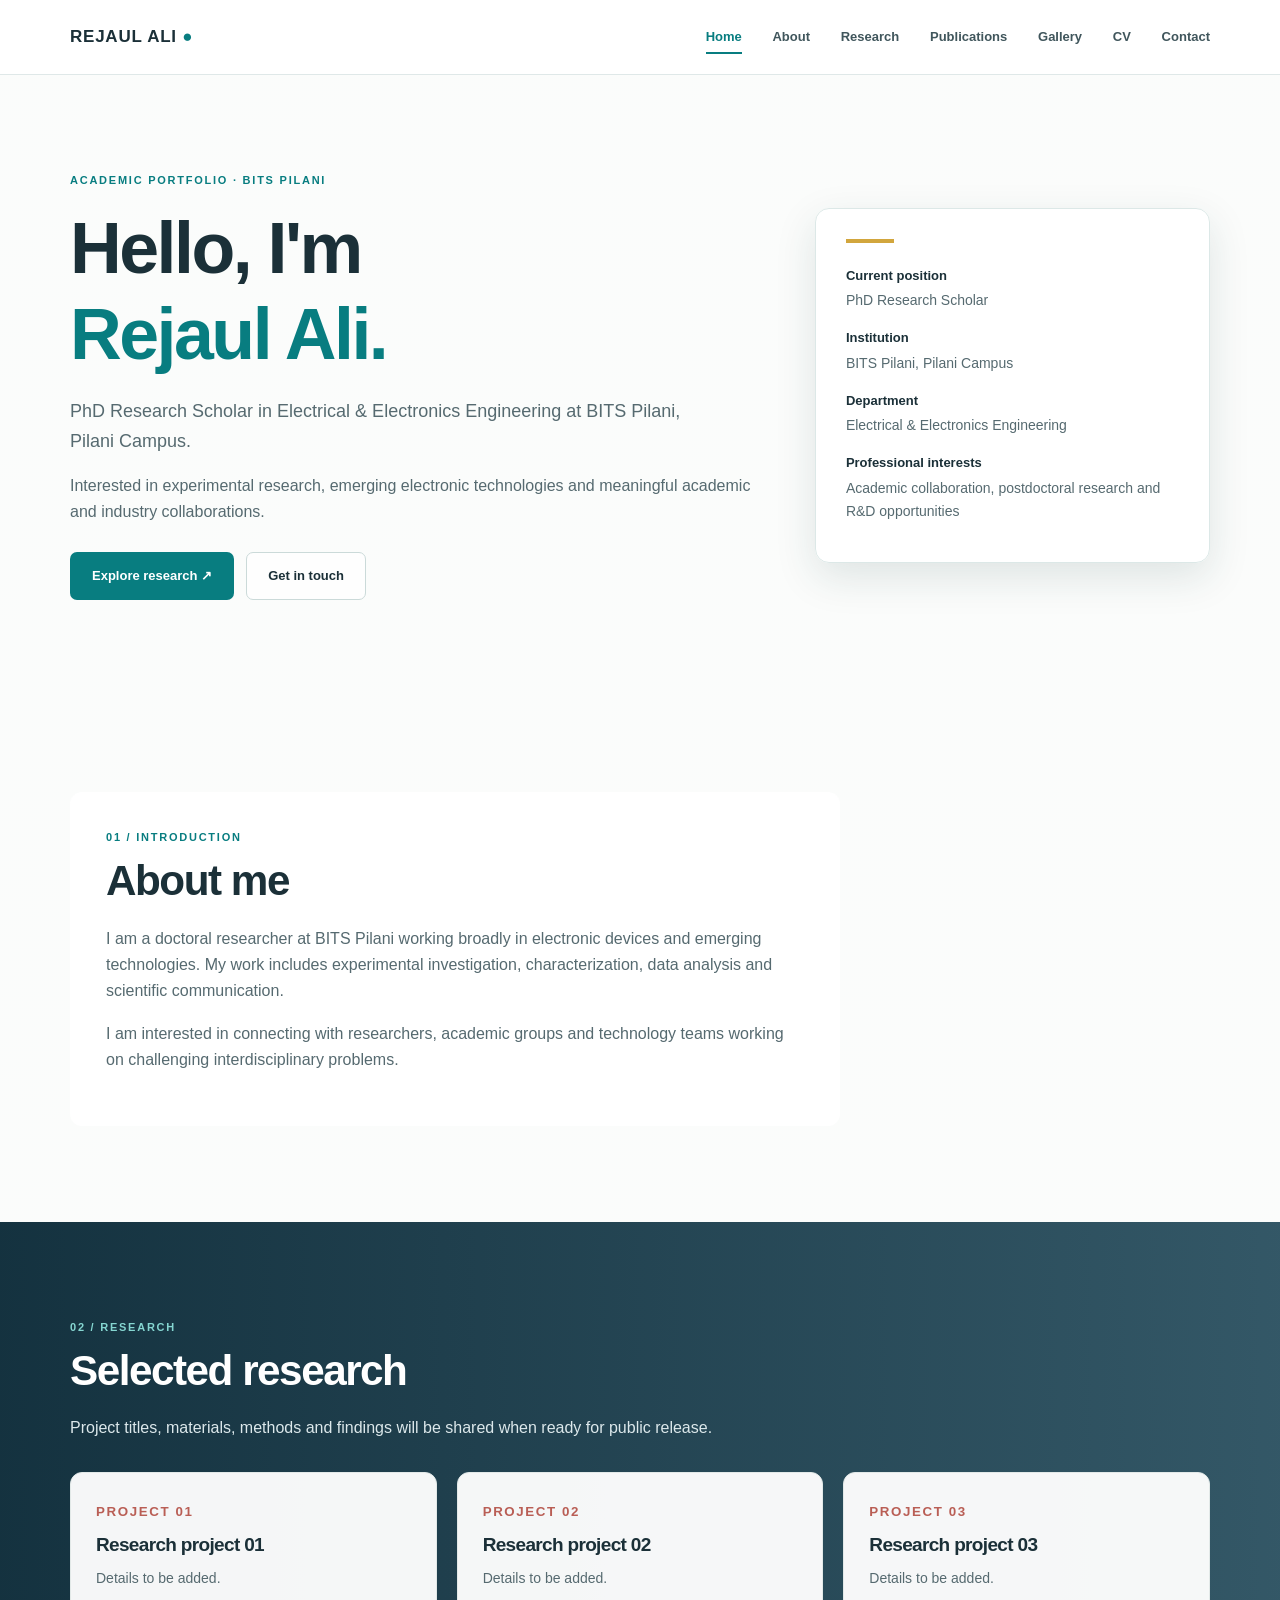
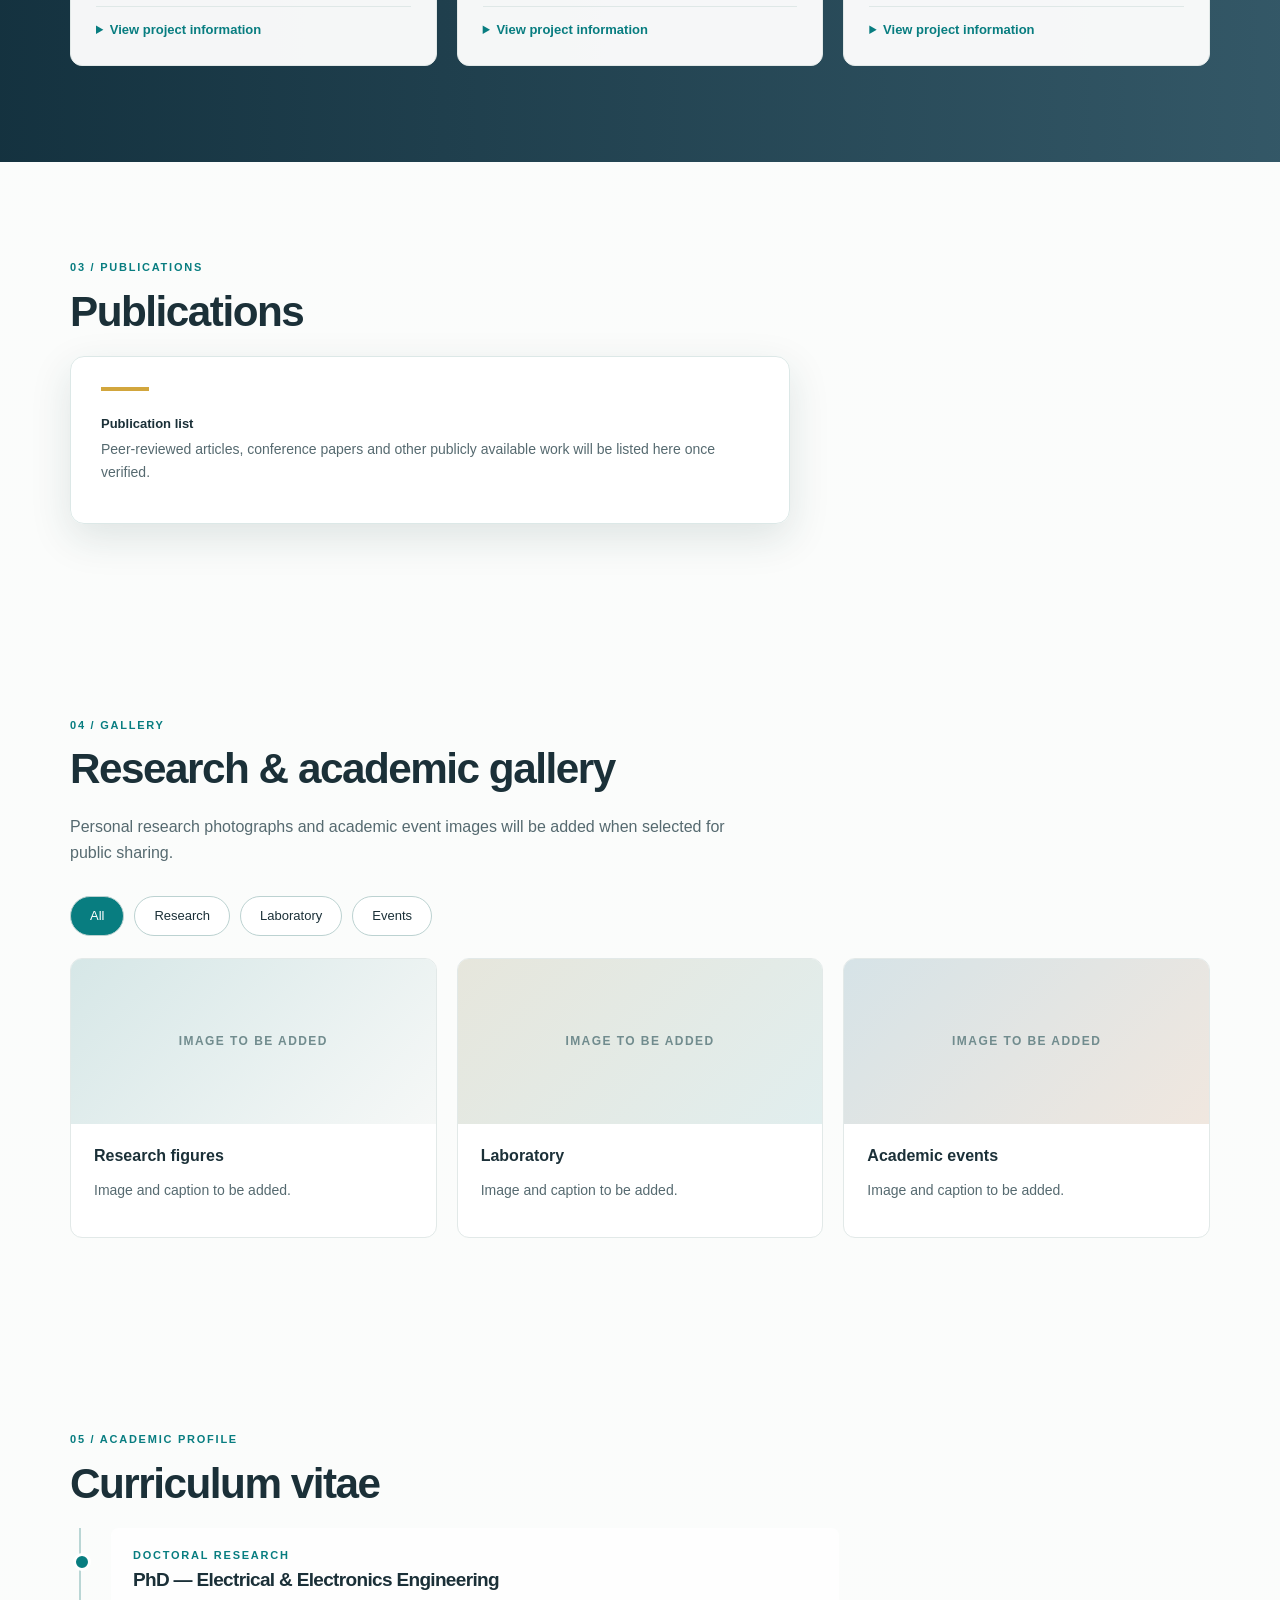
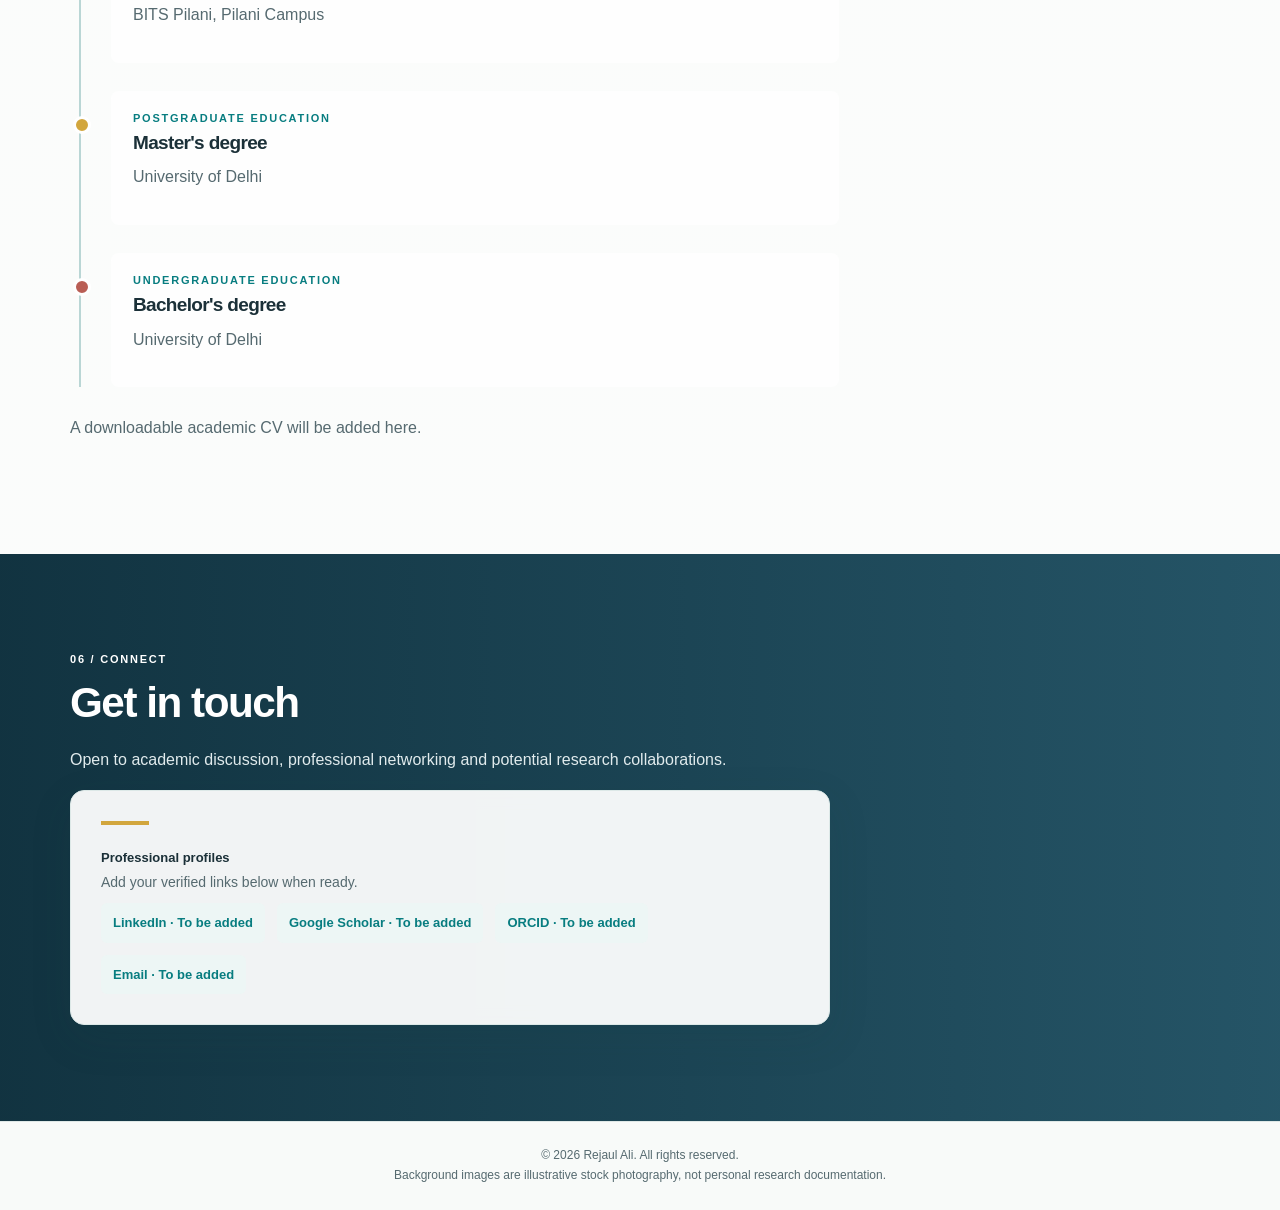
==== commit 309c97ad: "any" ====
--- a/index.html
+++ b/index.html
@@ -1,31 +1,924 @@
 <!DOCTYPE html>
 <html lang="en">
-<head>
-<meta charset="UTF-8"><meta name="viewport" content="width=device-width, initial-scale=1">
-<meta name="description" content="Academic portfolio of Rejaul Ali, PhD research scholar at BITS Pilani. Research, publications and professional connections.">
-<title>Rejaul Ali | Academic Portfolio</title>
-<style>
-:root{--ink:#1b3038;--muted:#566a70;--teal:#087d80;--red:#b95e55;--gold:#d2a63d;--paper:#f8faf9;--line:#dfe8e7;--shadow:0 14px 40px #173e4220}
-*{box-sizing:border-box}html{scroll-behavior:smooth;scroll-padding-top:88px}body{margin:0;color:var(--ink);background:var(--paper);font-family:Inter,"Segoe UI",Arial,sans-serif;line-height:1.65}a{color:inherit}button{font:inherit}button:focus-visible,a:focus-visible{outline:3px solid var(--gold);outline-offset:4px}.wrap{width:min(1140px,91%);margin:auto}.progress{position:fixed;top:0;left:0;width:0;height:3px;background:var(--teal);z-index:1002}.nav{position:sticky;top:0;z-index:1000;background:#fffffff0;backdrop-filter:blur(16px);border-bottom:1px solid #dfe8e8}.nav-inner{min-height:74px;display:flex;align-items:center;justify-content:space-between;gap:32px}.brand{font-weight:800;text-decoration:none;letter-spacing:.045em;white-space:nowrap;font-size:17px}.brand b{color:var(--teal)}.nav-links{display:flex;align-items:center;gap:clamp(14px,2.4vw,34px)}.nav-links a{text-decoration:none;font-size:13px;font-weight:600;position:relative;padding:12px 0;white-space:nowrap;color:#40565c;transition:color .25s}.nav-links a:after{content:"";position:absolute;bottom:6px;left:0;right:0;height:2px;background:var(--teal);transform:scaleX(0);transform-origin:left;transition:transform .25s}.nav-links a:hover,.nav-links a.active{color:var(--teal)}.nav-links a:hover:after,.nav-links a.active:after{transform:scaleX(1)}.menu{display:none;border:1px solid var(--line);border-radius:8px;background:white;padding:6px 12px;cursor:pointer}
-.section{position:relative;isolation:isolate;padding:96px 0;overflow:hidden}.section:before{content:"";position:absolute;inset:0;z-index:-2;background-image:var(--photo);background-position:center;background-size:cover;transform:scale(1.015)}.section:after{content:"";position:absolute;inset:0;z-index:-1;background:var(--veil,linear-gradient(90deg,#f8faf9f5,#f8faf9d9))}.eyebrow{text-transform:uppercase;font-weight:800;font-size:11px;letter-spacing:.16em;color:var(--teal)}h1,h2,h3{line-height:1.2;letter-spacing:-.035em}h1{font-size:clamp(42px,5.6vw,76px);margin:16px 0 20px}h1 em{font-style:normal;color:var(--teal)}h2{font-size:clamp(30px,3.3vw,43px);margin:10px 0 19px}h3{font-size:19px;margin:10px 0}p{color:var(--muted);margin:10px 0 16px}.lead{font-size:18px;max-width:620px}.intro{max-width:690px;margin-bottom:30px}.hero{min-height:620px;display:flex;align-items:center;--photo:url('https://images.unsplash.com/photo-1532094349884-543bc11b234d?auto=format&fit=crop&w=2000&q=80');--veil:linear-gradient(90deg,#f7fbfbfa 4%,#f7fbfbee 49%,#e6f4f0a6 100%)}.hero-layout{display:grid;grid-template-columns:1.3fr .75fr;align-items:center;gap:60px}.hero .lead{font-weight:500}.hero-actions{display:flex;flex-wrap:wrap;gap:12px;margin-top:27px}.btn{display:inline-flex;align-items:center;justify-content:center;padding:12px 21px;border-radius:7px;text-decoration:none;font-weight:700;font-size:13px;border:1px solid transparent;transition:transform .25s,box-shadow .25s}.btn:hover{transform:translateY(-3px);box-shadow:var(--shadow)}.btn.primary{background:var(--teal);color:white}.btn.secondary{background:#ffffffdb;border-color:#cbdad9}.panel{background:#fffffff0;border:1px solid #dce8e7;border-radius:14px;padding:30px;box-shadow:var(--shadow);backdrop-filter:blur(9px)}.panel:before{content:"";display:block;width:48px;height:4px;background:var(--gold);margin-bottom:22px}.panel strong{display:block;margin-top:15px;font-size:13px}.panel p{margin:3px 0 9px;font-size:14px}.about{--photo:url('https://images.unsplash.com/photo-1497366754035-f200968a6e72?auto=format&fit=crop&w=2000&q=80');--veil:linear-gradient(90deg,#f8faf9fa,#f8faf9e8 72%,#f8faf9c9)}.about-content{max-width:770px;background:#ffffffdb;padding:35px;border-radius:12px;border:1px solid #ffffffa8}.research{--photo:url('https://images.unsplash.com/photo-1518770660439-4636190af475?auto=format&fit=crop&w=2000&q=80');--veil:linear-gradient(90deg,#0a2937f4,#113b4dd9)}.research h2,.research .eyebrow,.research>.wrap>.intro p{color:white}.research .eyebrow{color:#85d6d1}.research .intro p{color:#dce8eb!important}.grid{display:grid;grid-template-columns:repeat(3,minmax(0,1fr));gap:20px}.card{background:#fffffff4;border:1px solid #e2e9e8;border-radius:12px;padding:25px;transition:transform .3s,box-shadow .3s;overflow:hidden}.card:hover{transform:translateY(-5px);box-shadow:var(--shadow)}.card small{color:var(--red);font-weight:800;letter-spacing:.12em}.card p{font-size:14px}.card details{border-top:1px solid var(--line);padding-top:12px;margin-top:15px}.card summary{cursor:pointer;color:var(--teal);font-size:13px;font-weight:700}.publications{--photo:url('https://images.unsplash.com/photo-1507842217343-583bb7270b66?auto=format&fit=crop&w=2000&q=80');--veil:linear-gradient(90deg,#f9faf8fa,#f9faf8ed 62%,#f9faf8b3)}.publication-box{max-width:720px}.gallery{--photo:url('https://images.unsplash.com/photo-1532187863486-abf9dbad1b69?auto=format&fit=crop&w=2000&q=80');--veil:linear-gradient(90deg,#eaf3f2f7,#eaf3f2df)}.filters{display:flex;flex-wrap:wrap;gap:10px;margin-bottom:22px}.filter{border:1px solid #bcd2d1;background:white;padding:8px 19px;border-radius:25px;cursor:pointer;color:var(--ink);font-size:13px;transition:background .2s,color .2s}.filter.active,.filter:hover{background:var(--teal);color:white}.gallery-card{padding:0}.gallery-art{height:165px;display:flex;align-items:center;justify-content:center;text-align:center;padding:15px;background:linear-gradient(135deg,#d6e7e7,#f6f8f7);font-size:12px;font-weight:700;letter-spacing:.12em;color:#718c8e}.gallery-card:nth-child(2) .gallery-art{background:linear-gradient(135deg,#e6e6dc,#e1eeee)}.gallery-card:nth-child(3) .gallery-art{background:linear-gradient(135deg,#d6e3e7,#f0e7df)}.gallery-card .copy{padding:19px 23px}.gallery-card[hidden]{display:none!important}.cv{--photo:url('https://images.unsplash.com/photo-1523050854058-8df90110c9f1?auto=format&fit=crop&w=2000&q=80');--veil:linear-gradient(90deg,#fafbf9f9,#fafbf9e9 73%,#fafbf9ba)}.timeline{border-left:2px solid #bad6d5;margin-left:9px;padding-left:30px;max-width:760px}.milestone{position:relative;margin-bottom:28px;background:#ffffffdd;padding:18px 22px;border-radius:8px}.milestone:before{content:"";position:absolute;left:-38px;top:25px;width:12px;height:12px;border-radius:50%;background:var(--teal);border:3px solid white}.milestone:nth-child(2):before{background:var(--gold)}.milestone:nth-child(3):before{background:var(--red)}.milestone h3{margin:5px 0}.contact{--photo:url('https://images.unsplash.com/photo-1451187580459-43490279c0fa?auto=format&fit=crop&w=2000&q=80');--veil:linear-gradient(90deg,#082b39f5,#104458e8)}.contact h2,.contact .eyebrow{color:white}.contact p{color:#e1ebed}.contact .panel{max-width:760px}.contact .panel p{color:var(--muted)}.contact-links{display:flex;flex-wrap:wrap;gap:12px;color:var(--teal);font-size:13px;font-weight:700}.contact-links span{background:#edf6f5;border-radius:6px;padding:9px 12px}footer{background:#f8faf9;border-top:1px solid var(--line);padding:24px;text-align:center;font-size:12px;color:var(--muted)}.reveal{opacity:0;transform:translateY(18px);transition:opacity .65s ease,transform .65s ease}.reveal.visible{opacity:1;transform:none}
-@media(max-width:860px){.menu{display:block}.nav-inner{flex-wrap:wrap;padding:14px 0}.nav-links{display:none;flex-basis:100%;flex-direction:column;align-items:stretch;gap:0}.nav-links.open{display:flex}.nav-links a{border-top:1px solid var(--line);padding:12px 4px}.hero-layout{grid-template-columns:1fr;gap:26px}.hero{min-height:auto}.grid{grid-template-columns:repeat(2,minmax(0,1fr))}}@media(max-width:600px){.section{padding:68px 0}.grid{grid-template-columns:1fr}.about-content{padding:23px}.panel{padding:23px}.hero{--veil:linear-gradient(90deg,#f7fbfbf9,#f7fbfbe8)}.nav-inner{min-height:58px}}@media(prefers-reduced-motion:reduce){html{scroll-behavior:auto}*,*:before,*:after{transition:none!important;animation:none!important}.reveal{opacity:1;transform:none}}
-</style>
-</head>
-<body>
-<div class="progress" id="progress"></div>
-<header class="nav"><div class="wrap nav-inner"><a class="brand" href="#home">REJAUL ALI <b>●</b></a><button class="menu" id="menu" aria-expanded="false" aria-controls="links" aria-label="Toggle menu">☰</button><nav class="nav-links" id="links" aria-label="Main navigation"><a href="#home">Home</a><a href="#about">About</a><a href="#research">Research</a><a href="#publications">Publications</a><a href="#gallery">Gallery</a><a href="#cv">CV</a><a href="#contact">Contact</a></nav></div></header>
-<main>
-<section id="home" class="section hero"><div class="wrap hero-layout"><div class="reveal"><div class="eyebrow">Academic portfolio · BITS Pilani</div><h1>Hello, I'm<br><em>Rejaul Ali.</em></h1><p class="lead">PhD Research Scholar in Electrical &amp; Electronics Engineering at BITS Pilani, Pilani Campus.</p><p>Interested in experimental research, emerging electronic technologies and meaningful academic and industry collaborations.</p><div class="hero-actions"><a class="btn primary" href="#research">Explore research ↗</a><a class="btn secondary" href="#contact">Get in touch</a></div></div><aside class="panel reveal"><strong>Current position</strong><p>PhD Research Scholar</p><strong>Institution</strong><p>BITS Pilani, Pilani Campus</p><strong>Department</strong><p>Electrical &amp; Electronics Engineering</p><strong>Professional interests</strong><p>Academic collaboration, postdoctoral research and R&amp;D opportunities</p></aside></div></section>
-<section id="about" class="section about"><div class="wrap"><div class="about-content reveal"><div class="eyebrow">01 / Introduction</div><h2>About me</h2><p>I am a doctoral researcher at BITS Pilani working broadly in electronic devices and emerging technologies. My work includes experimental investigation, characterization, data analysis and scientific communication.</p><p>I am interested in connecting with researchers, academic groups and technology teams working on challenging interdisciplinary problems.</p></div></div></section>
-<section id="research" class="section research"><div class="wrap"><div class="intro reveal"><div class="eyebrow">02 / Research</div><h2>Selected research</h2><p>Project titles, materials, methods and findings will be shared when ready for public release.</p></div><div class="grid"><article class="card reveal"><small>PROJECT 01</small><h3>Research project 01</h3><p>Details to be added.</p><details><summary>View project information</summary><p>Objectives, methodology and outcomes will be added later.</p></details></article><article class="card reveal"><small>PROJECT 02</small><h3>Research project 02</h3><p>Details to be added.</p><details><summary>View project information</summary><p>Objectives, methodology and outcomes will be added later.</p></details></article><article class="card reveal"><small>PROJECT 03</small><h3>Research project 03</h3><p>Details to be added.</p><details><summary>View project information</summary><p>Objectives, methodology and outcomes will be added later.</p></details></article></div></div></section>
-<section id="publications" class="section publications"><div class="wrap"><div class="publication-box reveal"><div class="eyebrow">03 / Publications</div><h2>Publications</h2><div class="panel"><strong>Publication list</strong><p>Peer-reviewed articles, conference papers and other publicly available work will be listed here once verified.</p></div></div></div></section>
-<section id="gallery" class="section gallery"><div class="wrap"><div class="intro reveal"><div class="eyebrow">04 / Gallery</div><h2>Research &amp; academic gallery</h2><p>Personal research photographs and academic event images will be added when selected for public sharing.</p></div><div class="filters reveal"><button class="filter active" data-filter="all" aria-pressed="true">All</button><button class="filter" data-filter="research" aria-pressed="false">Research</button><button class="filter" data-filter="lab" aria-pressed="false">Laboratory</button><button class="filter" data-filter="events" aria-pressed="false">Events</button></div><div class="grid"><article class="card gallery-card reveal" data-category="research"><div class="gallery-art">IMAGE TO BE ADDED</div><div class="copy"><strong>Research figures</strong><p>Image and caption to be added.</p></div></article><article class="card gallery-card reveal" data-category="lab"><div class="gallery-art">IMAGE TO BE ADDED</div><div class="copy"><strong>Laboratory</strong><p>Image and caption to be added.</p></div></article><article class="card gallery-card reveal" data-category="events"><div class="gallery-art">IMAGE TO BE ADDED</div><div class="copy"><strong>Academic events</strong><p>Image and caption to be added.</p></div></article></div></div></section>
-<section id="cv" class="section cv"><div class="wrap reveal"><div class="eyebrow">05 / Academic profile</div><h2>Curriculum vitae</h2><div class="timeline"><div class="milestone"><div class="eyebrow">Doctoral research</div><h3>PhD — Electrical &amp; Electronics Engineering</h3><p>BITS Pilani, Pilani Campus</p></div><div class="milestone"><div class="eyebrow">Postgraduate education</div><h3>Master's degree</h3><p>University of Delhi</p></div><div class="milestone"><div class="eyebrow">Undergraduate education</div><h3>Bachelor's degree</h3><p>University of Delhi</p></div></div><p>A downloadable academic CV will be added here.</p></div></section>
-<section id="contact" class="section contact"><div class="wrap reveal"><div class="eyebrow">06 / Connect</div><h2>Get in touch</h2><p>Open to academic discussion, professional networking and potential research collaborations.</p><div class="panel"><strong>Professional profiles</strong><p>Add your verified links below when ready.</p><div class="contact-links"><span>LinkedIn · To be added</span><span>Google Scholar · To be added</span><span>ORCID · To be added</span><span>Email · To be added</span></div></div></div></section>
-</main><footer>© <span id="year"></span> Rejaul Ali. All rights reserved. <span style="display:block">Background images are illustrative stock photography, not personal research documentation.</span></footer>
-<script>
-const menu=document.getElementById('menu'),links=document.getElementById('links');menu.addEventListener('click',()=>{const open=links.classList.toggle('open');menu.setAttribute('aria-expanded',open);menu.textContent=open?'✕':'☰'});document.querySelectorAll('.nav-links a').forEach(a=>a.addEventListener('click',()=>{links.classList.remove('open');menu.setAttribute('aria-expanded','false');menu.textContent='☰'}));document.getElementById('year').textContent=new Date().getFullYear();
-const reveals=document.querySelectorAll('.reveal');if('IntersectionObserver'in window){const observer=new IntersectionObserver(entries=>entries.forEach(e=>{if(e.isIntersecting){e.target.classList.add('visible');observer.unobserve(e.target)}}),{threshold:.07});reveals.forEach(el=>observer.observe(el))}else reveals.forEach(el=>el.classList.add('visible'));
-const filters=document.querySelectorAll('.filter'),cards=document.querySelectorAll('.gallery-card');filters.forEach(btn=>btn.addEventListener('click',()=>{filters.forEach(b=>{b.classList.remove('active');b.setAttribute('aria-pressed','false')});btn.classList.add('active');btn.setAttribute('aria-pressed','true');cards.forEach(c=>c.hidden=btn.dataset.filter!=='all'&&c.dataset.category!==btn.dataset.filter)}));
-const navs=document.querySelectorAll('.nav-links a'),sections=document.querySelectorAll('main section');function update(){const max=document.documentElement.scrollHeight-innerHeight;document.getElementById('progress').style.width=(max>0?scrollY/max*100:0)+'%';let current='home';sections.forEach(s=>{if(scrollY>=s.offsetTop-170)current=s.id});navs.forEach(a=>{const active=a.getAttribute('href')==='#'+current;a.classList.toggle('active',active);if(active)a.setAttribute('aria-current','location');else a.removeAttribute('aria-current')})}addEventListener('scroll',update,{passive:true});addEventListener('resize',update);update();
-</script></body></html>
+ <head>
+  <meta charset="utf-8"/>
+  <meta content="width=device-width, initial-scale=1" name="viewport"/>
+  <meta content="Academic portfolio of Rejaul Ali, PhD research scholar at BITS Pilani. Research, publications and professional connections." name="description"/>
+  <title>
+   Rejaul Ali | Academic Portfolio
+  </title>
+  <style>
+   :root {
+  --ink:#1b3038;
+  --muted:#566a70;
+  --teal:#087d80;
+  --red:#b95e55;
+  --gold:#d2a63d;
+  --paper:#f8faf9;
+  --line:#dfe8e7;
+  --shadow:0 14px 40px #173e4220
+}
+* {
+  box-sizing:border-box
+}
+html {
+  scroll-behavior:smooth;
+  scroll-padding-top:88px
+}
+body {
+  margin:0;
+  color:var(--ink);
+  background:var(--paper);
+  font-family:Inter,"Segoe UI",Arial,sans-serif;
+  line-height:1.65
+}
+a {
+  color:inherit
+}
+button {
+  font:inherit
+}
+button:focus-visible,a:focus-visible {
+  outline:3px solid var(--gold);
+  outline-offset:4px
+}
+.wrap {
+  width:min(1140px,91%);
+  margin:auto
+}
+.progress {
+  position:fixed;
+  top:0;
+  left:0;
+  width:0;
+  height:3px;
+  background:var(--teal);
+  z-index:1002
+}
+.nav {
+  position:sticky;
+  top:0;
+  z-index:1000;
+  background:#fffffff0;
+  backdrop-filter:blur(16px);
+  border-bottom:1px solid #dfe8e8
+}
+.nav-inner {
+  min-height:74px;
+  display:flex;
+  align-items:center;
+  justify-content:space-between;
+  gap:32px
+}
+.brand {
+  font-weight:800;
+  text-decoration:none;
+  letter-spacing:.045em;
+  white-space:nowrap;
+  font-size:17px
+}
+.brand b {
+  color:var(--teal)
+}
+.nav-links {
+  display:flex;
+  align-items:center;
+  gap:clamp(14px,2.4vw,34px)
+}
+.nav-links a {
+  text-decoration:none;
+  font-size:13px;
+  font-weight:600;
+  position:relative;
+  padding:12px 0;
+  white-space:nowrap;
+  color:#40565c;
+  transition:color .25s
+}
+.nav-links a:after {
+  content:"";
+  position:absolute;
+  bottom:6px;
+  left:0;
+  right:0;
+  height:2px;
+  background:var(--teal);
+  transform:scaleX(0);
+  transform-origin:left;
+  transition:transform .25s
+}
+.nav-links a:hover,.nav-links a.active {
+  color:var(--teal)
+}
+.nav-links a:hover:after,.nav-links a.active:after {
+  transform:scaleX(1)
+}
+.menu {
+  display:none;
+  border:1px solid var(--line);
+  border-radius:8px;
+  background:white;
+  padding:6px 12px;
+  cursor:pointer
+}
+.section {
+  position:relative;
+  isolation:isolate;
+  padding:96px 0;
+  overflow:hidden
+}
+.section:before {
+  content:"";
+  position:absolute;
+  inset:0;
+  z-index:-2;
+  background-image:var(--photo);
+  background-position:center;
+  background-size:cover;
+  transform:scale(1.015)
+}
+.section:after {
+  content:"";
+  position:absolute;
+  inset:0;
+  z-index:-1;
+  background:var(--veil,linear-gradient(90deg,#f8faf9f5,#f8faf9d9))
+}
+.eyebrow {
+  text-transform:uppercase;
+  font-weight:800;
+  font-size:11px;
+  letter-spacing:.16em;
+  color:var(--teal)
+}
+h1,h2,h3 {
+  line-height:1.2;
+  letter-spacing:-.035em
+}
+h1 {
+  font-size:clamp(42px,5.6vw,76px);
+  margin:16px 0 20px
+}
+h1 em {
+  font-style:normal;
+  color:var(--teal)
+}
+h2 {
+  font-size:clamp(30px,3.3vw,43px);
+  margin:10px 0 19px
+}
+h3 {
+  font-size:19px;
+  margin:10px 0
+}
+p {
+  color:var(--muted);
+  margin:10px 0 16px
+}
+.lead {
+  font-size:18px;
+  max-width:620px
+}
+.intro {
+  max-width:690px;
+  margin-bottom:30px
+}
+.hero {
+  min-height:620px;
+  display:flex;
+  align-items:center;
+  --photo:url('https://images.unsplash.com/photo-1532094349884-543bc11b234d?auto=format&fit=crop&w=2000&q=80');
+  --veil:linear-gradient(90deg, rgba(255,255,255,.4), rgba(255,255,255,.4))
+}
+.hero-layout {
+  display:grid;
+  grid-template-columns:1.3fr .75fr;
+  align-items:center;
+  gap:60px
+}
+.hero .lead {
+  font-weight:500
+}
+.hero-actions {
+  display:flex;
+  flex-wrap:wrap;
+  gap:12px;
+  margin-top:27px
+}
+.btn {
+  display:inline-flex;
+  align-items:center;
+  justify-content:center;
+  padding:12px 21px;
+  border-radius:7px;
+  text-decoration:none;
+  font-weight:700;
+  font-size:13px;
+  border:1px solid transparent;
+  transition:transform .25s,box-shadow .25s
+}
+.btn:hover {
+  transform:translateY(-3px);
+  box-shadow:var(--shadow)
+}
+.btn.primary {
+  background:var(--teal);
+  color:white
+}
+.btn.secondary {
+  background:#ffffffdb;
+  border-color:#cbdad9
+}
+.panel {
+  background:#fffffff0;
+  border:1px solid #dce8e7;
+  border-radius:14px;
+  padding:30px;
+  box-shadow:var(--shadow);
+  backdrop-filter:blur(9px)
+}
+.panel:before {
+  content:"";
+  display:block;
+  width:48px;
+  height:4px;
+  background:var(--gold);
+  margin-bottom:22px
+}
+.panel strong {
+  display:block;
+  margin-top:15px;
+  font-size:13px
+}
+.panel p {
+  margin:3px 0 9px;
+  font-size:14px
+}
+.about {
+  --photo:url('https://images.unsplash.com/photo-1497366754035-f200968a6e72?auto=format&fit=crop&w=2000&q=80');
+  --veil:linear-gradient(90deg, rgba(255,255,255,.4), rgba(255,255,255,.4))
+}
+.about-content {
+  max-width:770px;
+  background:#ffffffdb;
+  padding:35px;
+  border-radius:12px;
+  border:1px solid #ffffffa8
+}
+.research {
+  --photo:url('https://images.unsplash.com/photo-1518770660439-4636190af475?auto=format&fit=crop&w=2000&q=80');
+  --veil:linear-gradient(90deg,#0a2937f4,#113b4dd9)
+}
+.research h2,.research .eyebrow,.research>.wrap>.intro p {
+  color:white
+}
+.research .eyebrow {
+  color:#85d6d1
+}
+.research .intro p {
+  color:#dce8eb!important
+}
+.grid {
+  display:grid;
+  grid-template-columns:repeat(3,minmax(0,1fr));
+  gap:20px
+}
+.card {
+  background:#fffffff4;
+  border:1px solid #e2e9e8;
+  border-radius:12px;
+  padding:25px;
+  transition:transform .3s,box-shadow .3s;
+  overflow:hidden
+}
+.card:hover {
+  transform:translateY(-5px);
+  box-shadow:var(--shadow)
+}
+.card small {
+  color:var(--red);
+  font-weight:800;
+  letter-spacing:.12em
+}
+.card p {
+  font-size:14px
+}
+.card details {
+  border-top:1px solid var(--line);
+  padding-top:12px;
+  margin-top:15px
+}
+.card summary {
+  cursor:pointer;
+  color:var(--teal);
+  font-size:13px;
+  font-weight:700
+}
+.publications {
+  --photo:url('https://images.unsplash.com/photo-1507842217343-583bb7270b66?auto=format&fit=crop&w=2000&q=80');
+  --veil:linear-gradient(90deg, rgba(255,255,255,.4), rgba(255,255,255,.4))
+}
+.publication-box {
+  max-width:720px
+}
+.gallery {
+  --photo:url('https://images.unsplash.com/photo-1532187863486-abf9dbad1b69?auto=format&fit=crop&w=2000&q=80');
+  --veil:linear-gradient(90deg, rgba(255,255,255,.4), rgba(255,255,255,.4))
+}
+.filters {
+  display:flex;
+  flex-wrap:wrap;
+  gap:10px;
+  margin-bottom:22px
+}
+.filter {
+  border:1px solid #bcd2d1;
+  background:white;
+  padding:8px 19px;
+  border-radius:25px;
+  cursor:pointer;
+  color:var(--ink);
+  font-size:13px;
+  transition:background .2s,color .2s
+}
+.filter.active,.filter:hover {
+  background:var(--teal);
+  color:white
+}
+.gallery-card {
+  padding:0
+}
+.gallery-art {
+  height:165px;
+  display:flex;
+  align-items:center;
+  justify-content:center;
+  text-align:center;
+  padding:15px;
+  background:linear-gradient(135deg,#d6e7e7,#f6f8f7);
+  font-size:12px;
+  font-weight:700;
+  letter-spacing:.12em;
+  color:#718c8e
+}
+.gallery-card:nth-child(2) .gallery-art {
+  background:linear-gradient(135deg,#e6e6dc,#e1eeee)
+}
+.gallery-card:nth-child(3) .gallery-art {
+  background:linear-gradient(135deg,#d6e3e7,#f0e7df)
+}
+.gallery-card .copy {
+  padding:19px 23px
+}
+.gallery-card[hidden] {
+  display:none!important
+}
+.cv {
+  --photo:url('https://images.unsplash.com/photo-1523050854058-8df90110c9f1?auto=format&fit=crop&w=2000&q=80');
+  --veil:linear-gradient(90deg, rgba(255,255,255,.4), rgba(255,255,255,.4))
+}
+.timeline {
+  border-left:2px solid #bad6d5;
+  margin-left:9px;
+  padding-left:30px;
+  max-width:760px
+}
+.milestone {
+  position:relative;
+  margin-bottom:28px;
+  background:#ffffffdd;
+  padding:18px 22px;
+  border-radius:8px
+}
+.milestone:before {
+  content:"";
+  position:absolute;
+  left:-38px;
+  top:25px;
+  width:12px;
+  height:12px;
+  border-radius:50%;
+  background:var(--teal);
+  border:3px solid white
+}
+.milestone:nth-child(2):before {
+  background:var(--gold)
+}
+.milestone:nth-child(3):before {
+  background:var(--red)
+}
+.milestone h3 {
+  margin:5px 0
+}
+.contact {
+  --photo:url('https://images.unsplash.com/photo-1451187580459-43490279c0fa?auto=format&fit=crop&w=2000&q=80');
+  --veil:linear-gradient(90deg,#082b39f5,#104458e8)
+}
+.contact h2,.contact .eyebrow {
+  color:white
+}
+.contact p {
+  color:#e1ebed
+}
+.contact .panel {
+  max-width:760px
+}
+.contact .panel p {
+  color:var(--muted)
+}
+.contact-links {
+  display:flex;
+  flex-wrap:wrap;
+  gap:12px;
+  color:var(--teal);
+  font-size:13px;
+  font-weight:700
+}
+.contact-links span {
+  background:#edf6f5;
+  border-radius:6px;
+  padding:9px 12px
+}
+footer {
+  background:#f8faf9;
+  border-top:1px solid var(--line);
+  padding:24px;
+  text-align:center;
+  font-size:12px;
+  color:var(--muted)
+}
+.reveal {
+  opacity:0;
+  transform:translateY(18px);
+  transition:opacity .65s ease,transform .65s ease
+}
+.reveal.visible {
+  opacity:1;
+  transform:none
+}
+@media(max-width:860px) {
+  .menu {
+    display:block
+  }
+  .nav-inner {
+    flex-wrap:wrap;
+    padding:14px 0
+  }
+  .nav-links {
+    display:none;
+    flex-basis:100%;
+    flex-direction:column;
+    align-items:stretch;
+    gap:0
+  }
+  .nav-links.open {
+    display:flex
+  }
+  .nav-links a {
+    border-top:1px solid var(--line);
+    padding:12px 4px
+  }
+  .hero-layout {
+    grid-template-columns:1fr;
+    gap:26px
+  }
+  .hero {
+    min-height:auto
+  }
+  .grid {
+    grid-template-columns:repeat(2,minmax(0,1fr))
+  }
+}
+@media(max-width:600px) {
+  .section {
+    padding:68px 0
+  }
+  .grid {
+    grid-template-columns:1fr
+  }
+  .about-content {
+    padding:23px
+  }
+  .panel {
+    padding:23px
+  }
+  .hero {
+    --veil:linear-gradient(90deg, rgba(255,255,255,.4), rgba(255,255,255,.4))
+  }
+  .nav-inner {
+    min-height:58px
+  }
+}
+@media(prefers-reduced-motion:reduce) {
+  html {
+    scroll-behavior:auto
+  }
+  *,*:before,*:after {
+    transition:none!important;
+    animation:none!important
+  }
+  .reveal {
+    opacity:1;
+    transform:none
+  }
+}
+  </style>
+ </head>
+ <body>
+  <div class="progress" id="progress">
+  </div>
+  <header class="nav">
+   <div class="wrap nav-inner">
+    <a class="brand" href="#home">
+     REJAUL ALI
+     <b>
+      ●
+     </b>
+    </a>
+    <button aria-controls="links" aria-expanded="false" aria-label="Toggle menu" class="menu" id="menu">
+     ☰
+    </button>
+    <nav aria-label="Main navigation" class="nav-links" id="links">
+     <a href="#home">
+      Home
+     </a>
+     <a href="#about">
+      About
+     </a>
+     <a href="#research">
+      Research
+     </a>
+     <a href="#publications">
+      Publications
+     </a>
+     <a href="#gallery">
+      Gallery
+     </a>
+     <a href="#cv">
+      CV
+     </a>
+     <a href="#contact">
+      Contact
+     </a>
+    </nav>
+   </div>
+  </header>
+  <main>
+   <section class="section hero" id="home">
+    <div class="wrap hero-layout">
+     <div class="reveal">
+      <div class="eyebrow">
+       Academic portfolio &middot; BITS Pilani
+      </div>
+      <h1>
+       Hello, I'm
+       <br/>
+       <em>
+        Rejaul Ali.
+       </em>
+      </h1>
+      <p class="lead">
+       PhD Research Scholar in Electrical &amp; Electronics Engineering at BITS Pilani, Pilani Campus.
+      </p>
+      <p>
+       Interested in experimental research, emerging electronic technologies and meaningful academic and industry collaborations.
+      </p>
+      <div class="hero-actions">
+       <a class="btn primary" href="#research">
+        Explore research &nearrow;
+       </a>
+       <a class="btn secondary" href="#contact">
+        Get in touch
+       </a>
+      </div>
+     </div>
+     <aside class="panel reveal">
+      <strong>
+       Current position
+      </strong>
+      <p>
+       PhD Research Scholar
+      </p>
+      <strong>
+       Institution
+      </strong>
+      <p>
+       BITS Pilani, Pilani Campus
+      </p>
+      <strong>
+       Department
+      </strong>
+      <p>
+       Electrical &amp; Electronics Engineering
+      </p>
+      <strong>
+       Professional interests
+      </strong>
+      <p>
+       Academic collaboration, postdoctoral research and R&amp;D opportunities
+      </p>
+     </aside>
+    </div>
+   </section>
+   <section class="section about" id="about">
+    <div class="wrap">
+     <div class="about-content reveal">
+      <div class="eyebrow">
+       01 / Introduction
+      </div>
+      <h2>
+       About me
+      </h2>
+      <p>
+       I am a doctoral researcher at BITS Pilani working broadly in electronic devices and emerging technologies. My work includes experimental investigation, characterization, data analysis and scientific communication.
+      </p>
+      <p>
+       I am interested in connecting with researchers, academic groups and technology teams working on challenging interdisciplinary problems.
+      </p>
+     </div>
+    </div>
+   </section>
+   <section class="section research" id="research">
+    <div class="wrap">
+     <div class="intro reveal">
+      <div class="eyebrow">
+       02 / Research
+      </div>
+      <h2>
+       Selected research
+      </h2>
+      <p>
+       Project titles, materials, methods and findings will be shared when ready for public release.
+      </p>
+     </div>
+     <div class="grid">
+      <article class="card reveal">
+       <small>
+        PROJECT 01
+       </small>
+       <h3>
+        Research project 01
+       </h3>
+       <p>
+        Details to be added.
+       </p>
+       <details>
+        <summary>
+         View project information
+        </summary>
+        <p>
+         Objectives, methodology and outcomes will be added later.
+        </p>
+       </details>
+      </article>
+      <article class="card reveal">
+       <small>
+        PROJECT 02
+       </small>
+       <h3>
+        Research project 02
+       </h3>
+       <p>
+        Details to be added.
+       </p>
+       <details>
+        <summary>
+         View project information
+        </summary>
+        <p>
+         Objectives, methodology and outcomes will be added later.
+        </p>
+       </details>
+      </article>
+      <article class="card reveal">
+       <small>
+        PROJECT 03
+       </small>
+       <h3>
+        Research project 03
+       </h3>
+       <p>
+        Details to be added.
+       </p>
+       <details>
+        <summary>
+         View project information
+        </summary>
+        <p>
+         Objectives, methodology and outcomes will be added later.
+        </p>
+       </details>
+      </article>
+     </div>
+    </div>
+   </section>
+   <section class="section publications" id="publications">
+    <div class="wrap">
+     <div class="publication-box reveal">
+      <div class="eyebrow">
+       03 / Publications
+      </div>
+      <h2>
+       Publications
+      </h2>
+      <div class="panel">
+       <strong>
+        Publication list
+       </strong>
+       <p>
+        Peer-reviewed articles, conference papers and other publicly available work will be listed here once verified.
+       </p>
+      </div>
+     </div>
+    </div>
+   </section>
+   <section class="section gallery" id="gallery">
+    <div class="wrap">
+     <div class="intro reveal">
+      <div class="eyebrow">
+       04 / Gallery
+      </div>
+      <h2>
+       Research &amp; academic gallery
+      </h2>
+      <p>
+       Personal research photographs and academic event images will be added when selected for public sharing.
+      </p>
+     </div>
+     <div class="filters reveal">
+      <button aria-pressed="true" class="filter active" data-filter="all">
+       All
+      </button>
+      <button aria-pressed="false" class="filter" data-filter="research">
+       Research
+      </button>
+      <button aria-pressed="false" class="filter" data-filter="lab">
+       Laboratory
+      </button>
+      <button aria-pressed="false" class="filter" data-filter="events">
+       Events
+      </button>
+     </div>
+     <div class="grid">
+      <article class="card gallery-card reveal" data-category="research">
+       <div class="gallery-art">
+        IMAGE TO BE ADDED
+       </div>
+       <div class="copy">
+        <strong>
+         Research figures
+        </strong>
+        <p>
+         Image and caption to be added.
+        </p>
+       </div>
+      </article>
+      <article class="card gallery-card reveal" data-category="lab">
+       <div class="gallery-art">
+        IMAGE TO BE ADDED
+       </div>
+       <div class="copy">
+        <strong>
+         Laboratory
+        </strong>
+        <p>
+         Image and caption to be added.
+        </p>
+       </div>
+      </article>
+      <article class="card gallery-card reveal" data-category="events">
+       <div class="gallery-art">
+        IMAGE TO BE ADDED
+       </div>
+       <div class="copy">
+        <strong>
+         Academic events
+        </strong>
+        <p>
+         Image and caption to be added.
+        </p>
+       </div>
+      </article>
+     </div>
+    </div>
+   </section>
+   <section class="section cv" id="cv">
+    <div class="wrap reveal">
+     <div class="eyebrow">
+      05 / Academic profile
+     </div>
+     <h2>
+      Curriculum vitae
+     </h2>
+     <div class="timeline">
+      <div class="milestone">
+       <div class="eyebrow">
+        Doctoral research
+       </div>
+       <h3>
+        PhD &mdash; Electrical &amp; Electronics Engineering
+       </h3>
+       <p>
+        BITS Pilani, Pilani Campus
+       </p>
+      </div>
+      <div class="milestone">
+       <div class="eyebrow">
+        Postgraduate education
+       </div>
+       <h3>
+        Master's degree
+       </h3>
+       <p>
+        University of Delhi
+       </p>
+      </div>
+      <div class="milestone">
+       <div class="eyebrow">
+        Undergraduate education
+       </div>
+       <h3>
+        Bachelor's degree
+       </h3>
+       <p>
+        University of Delhi
+       </p>
+      </div>
+     </div>
+     <p>
+      A downloadable academic CV will be added here.
+     </p>
+    </div>
+   </section>
+   <section class="section contact" id="contact">
+    <div class="wrap reveal">
+     <div class="eyebrow">
+      06 / Connect
+     </div>
+     <h2>
+      Get in touch
+     </h2>
+     <p>
+      Open to academic discussion, professional networking and potential research collaborations.
+     </p>
+     <div class="panel">
+      <strong>
+       Professional profiles
+      </strong>
+      <p>
+       Add your verified links below when ready.
+      </p>
+      <div class="contact-links">
+       <span>
+        LinkedIn &middot; To be added
+       </span>
+       <span>
+        Google Scholar &middot; To be added
+       </span>
+       <span>
+        ORCID &middot; To be added
+       </span>
+       <span>
+        Email &middot; To be added
+       </span>
+      </div>
+     </div>
+    </div>
+   </section>
+  </main>
+  <footer>
+   &copy;
+   <span id="year">
+   </span>
+   Rejaul Ali. All rights reserved.
+   <span style="display:block">
+    Background images are illustrative stock photography, not personal research documentation.
+   </span>
+  </footer>
+  <script>
+   const menu=document.getElementById('menu'),links=document.getElementById('links');
+menu.addEventListener('click',()=>{const open=links.classList.toggle('open');menu.setAttribute('aria-expanded',open);menu.textContent=open?'✕':'☰'});
+document.querySelectorAll('.nav-links a').forEach(a=>a.addEventListener('click',()=>{links.classList.remove('open');menu.setAttribute('aria-expanded','false');menu.textContent='☰'}));
+document.getElementById('year').textContent=new Date().getFullYear();
+const reveals=document.querySelectorAll('.reveal');
+if('IntersectionObserver'in window) {
+  const observer=new IntersectionObserver(entries=>entries.forEach(e=>{if(e.isIntersecting){e.target.classList.add('visible');observer.unobserve(e.target)}}),{threshold:.07});
+  reveals.forEach(el=>observer.observe(el))
+}
+else reveals.forEach(el=>el.classList.add('visible'));
+const filters=document.querySelectorAll('.filter'),cards=document.querySelectorAll('.gallery-card');
+filters.forEach(btn=>btn.addEventListener('click',()=>{filters.forEach(b=>{b.classList.remove('active');b.setAttribute('aria-pressed','false')});btn.classList.add('active');btn.setAttribute('aria-pressed','true');cards.forEach(c=>c.hidden=btn.dataset.filter!=='all'&&c.dataset.category!==btn.dataset.filter)}));
+const navs=document.querySelectorAll('.nav-links a'),sections=document.querySelectorAll('main section');
+function update() {
+  const max=document.documentElement.scrollHeight-innerHeight;
+  document.getElementById('progress').style.width=(max>0?scrollY/max*100:0)+'%';
+  let current='home';
+  sections.forEach(s=>{if(scrollY>=s.offsetTop-170)current=s.id});
+  navs.forEach(a=>{const active=a.getAttribute('href')==='#'+current;a.classList.toggle('active',active);if(active)a.setAttribute('aria-current','location');else a.removeAttribute('aria-current')})
+}
+addEventListener('scroll',update,{passive:true});
+addEventListener('resize',update);
+update();
+  </script>
+ </body>
+</html>
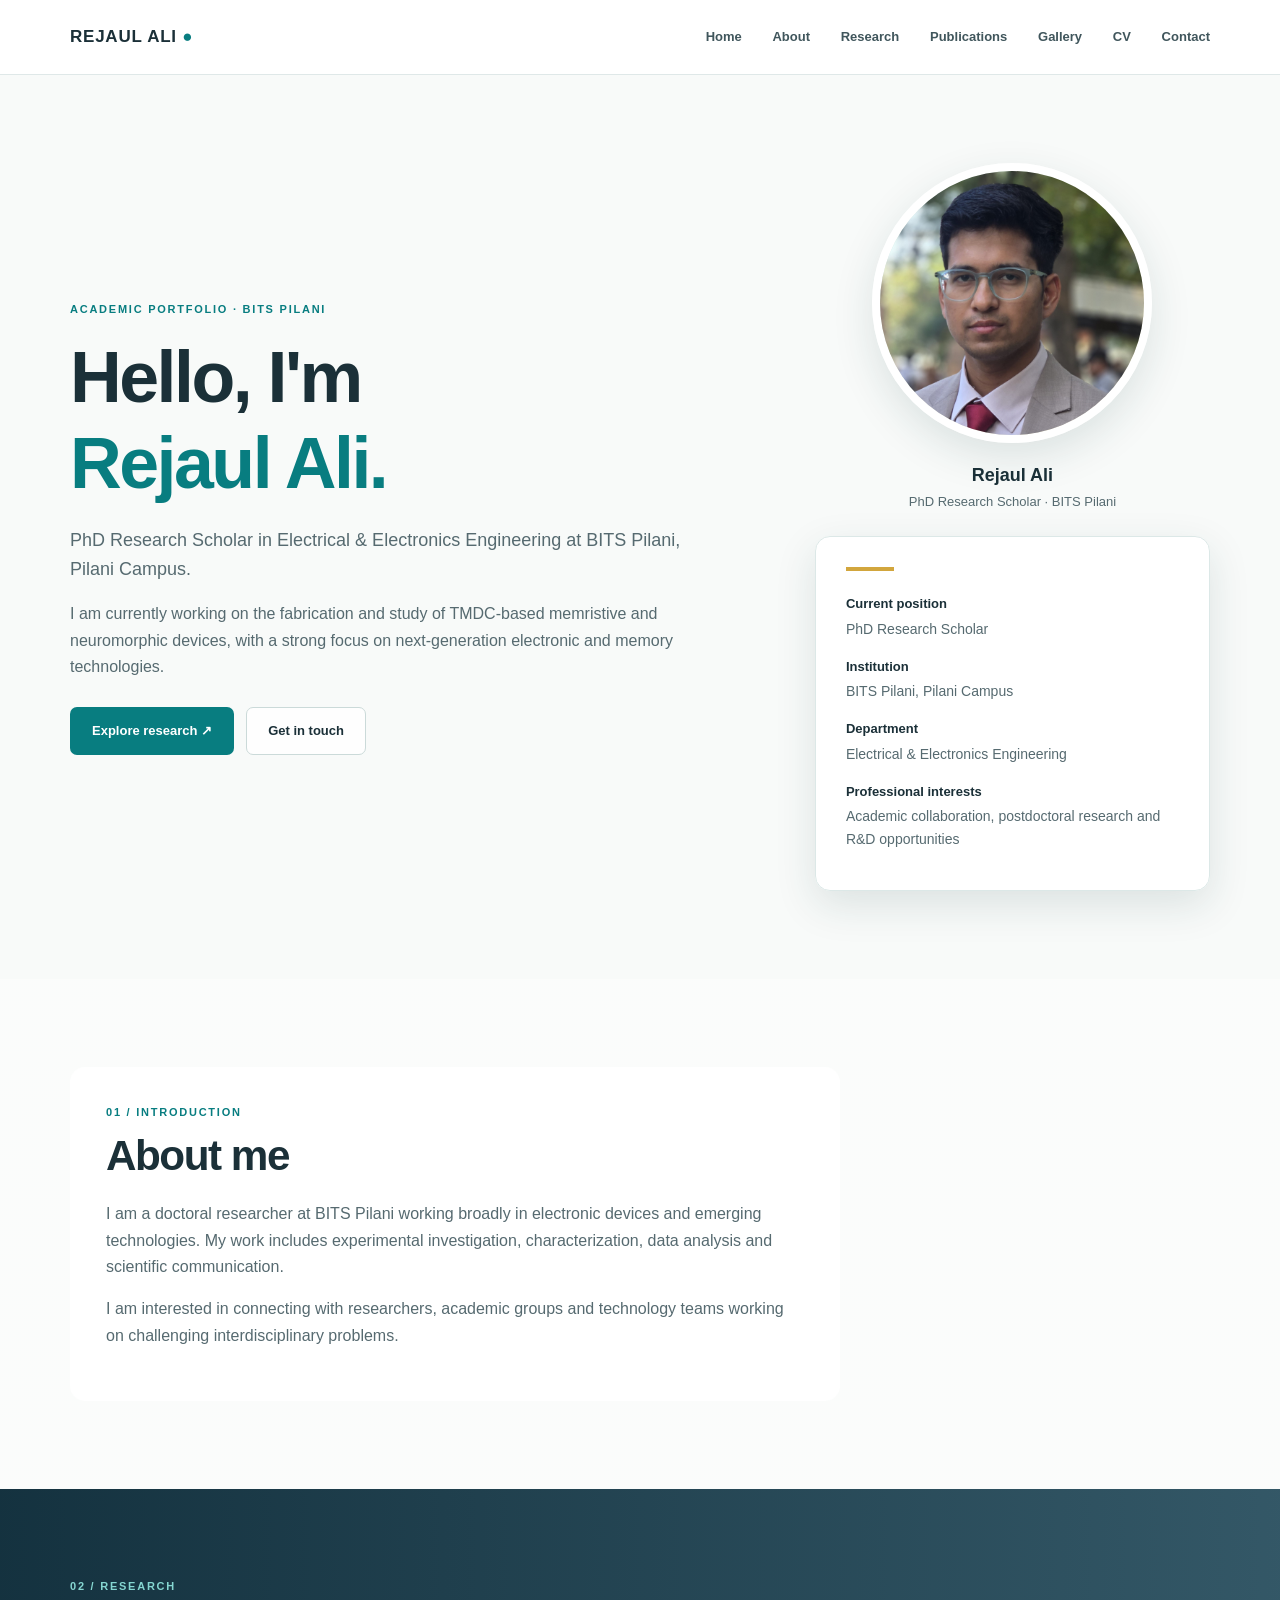
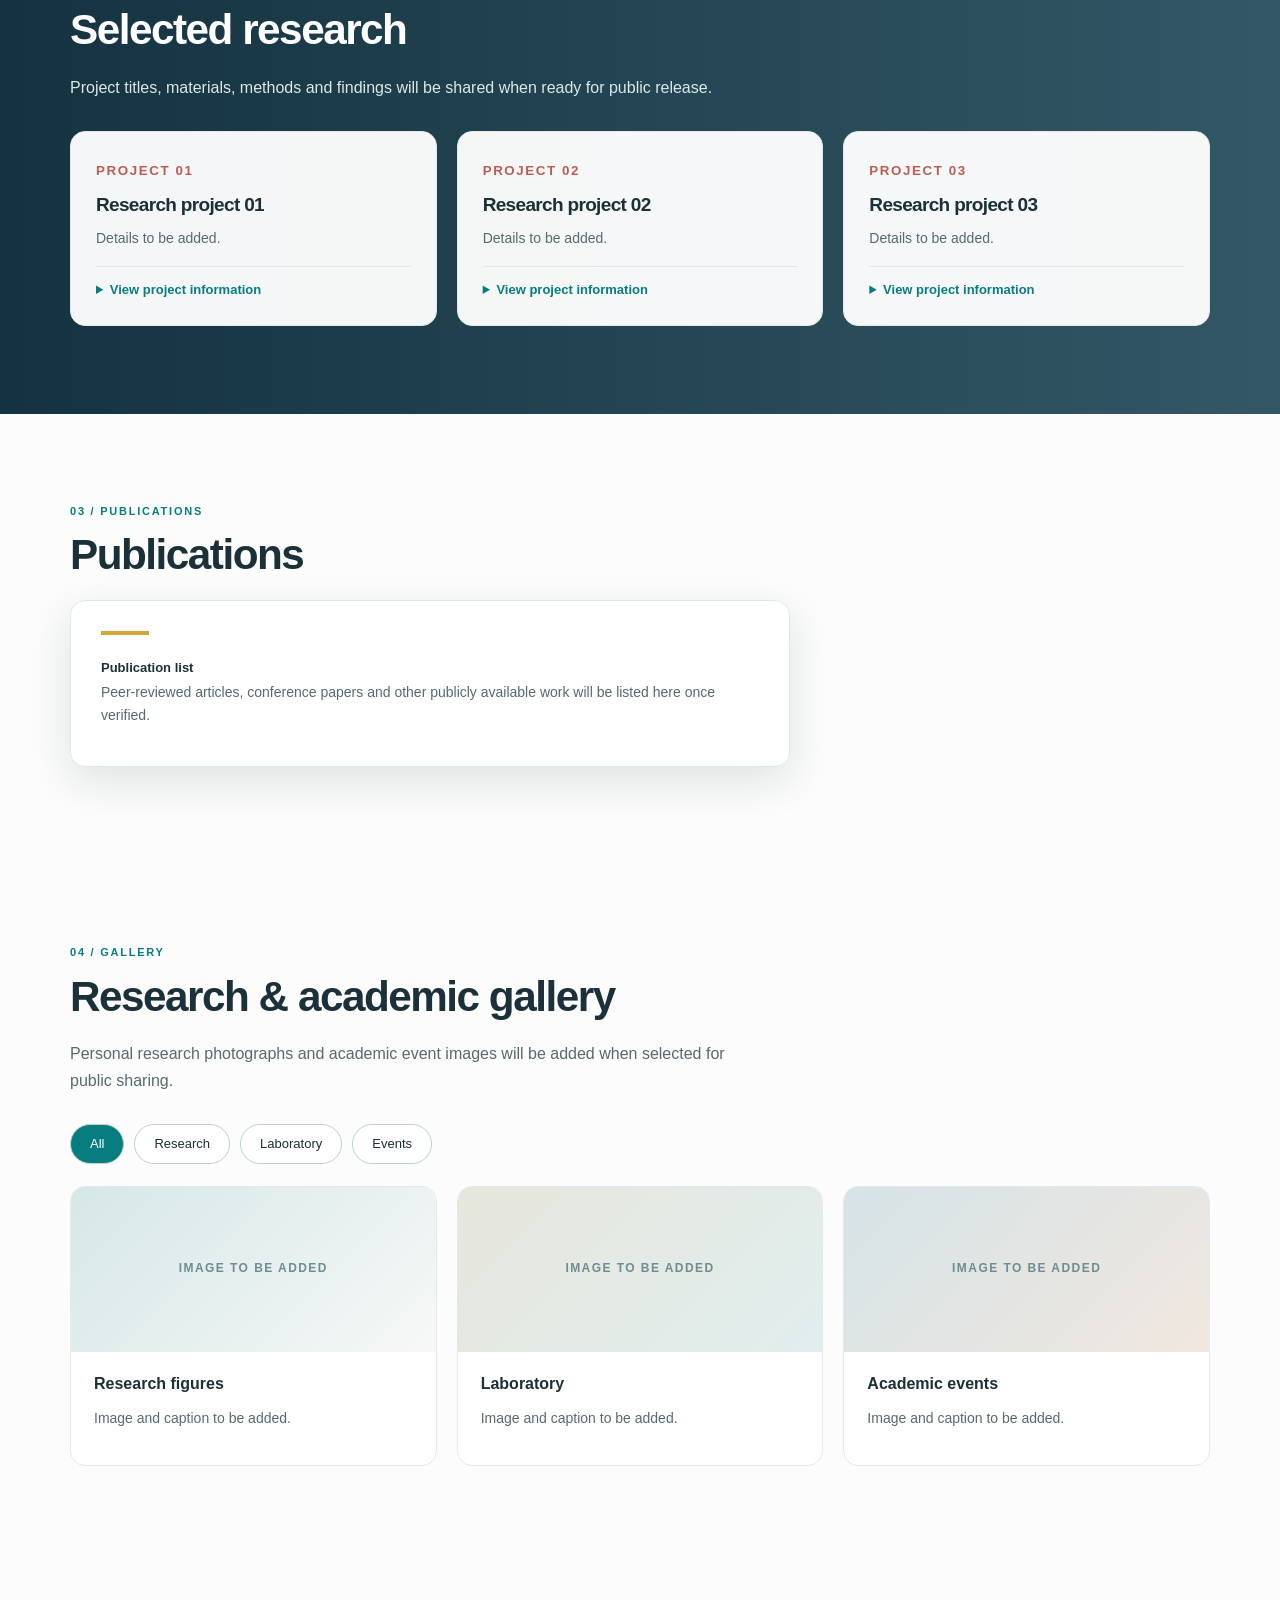
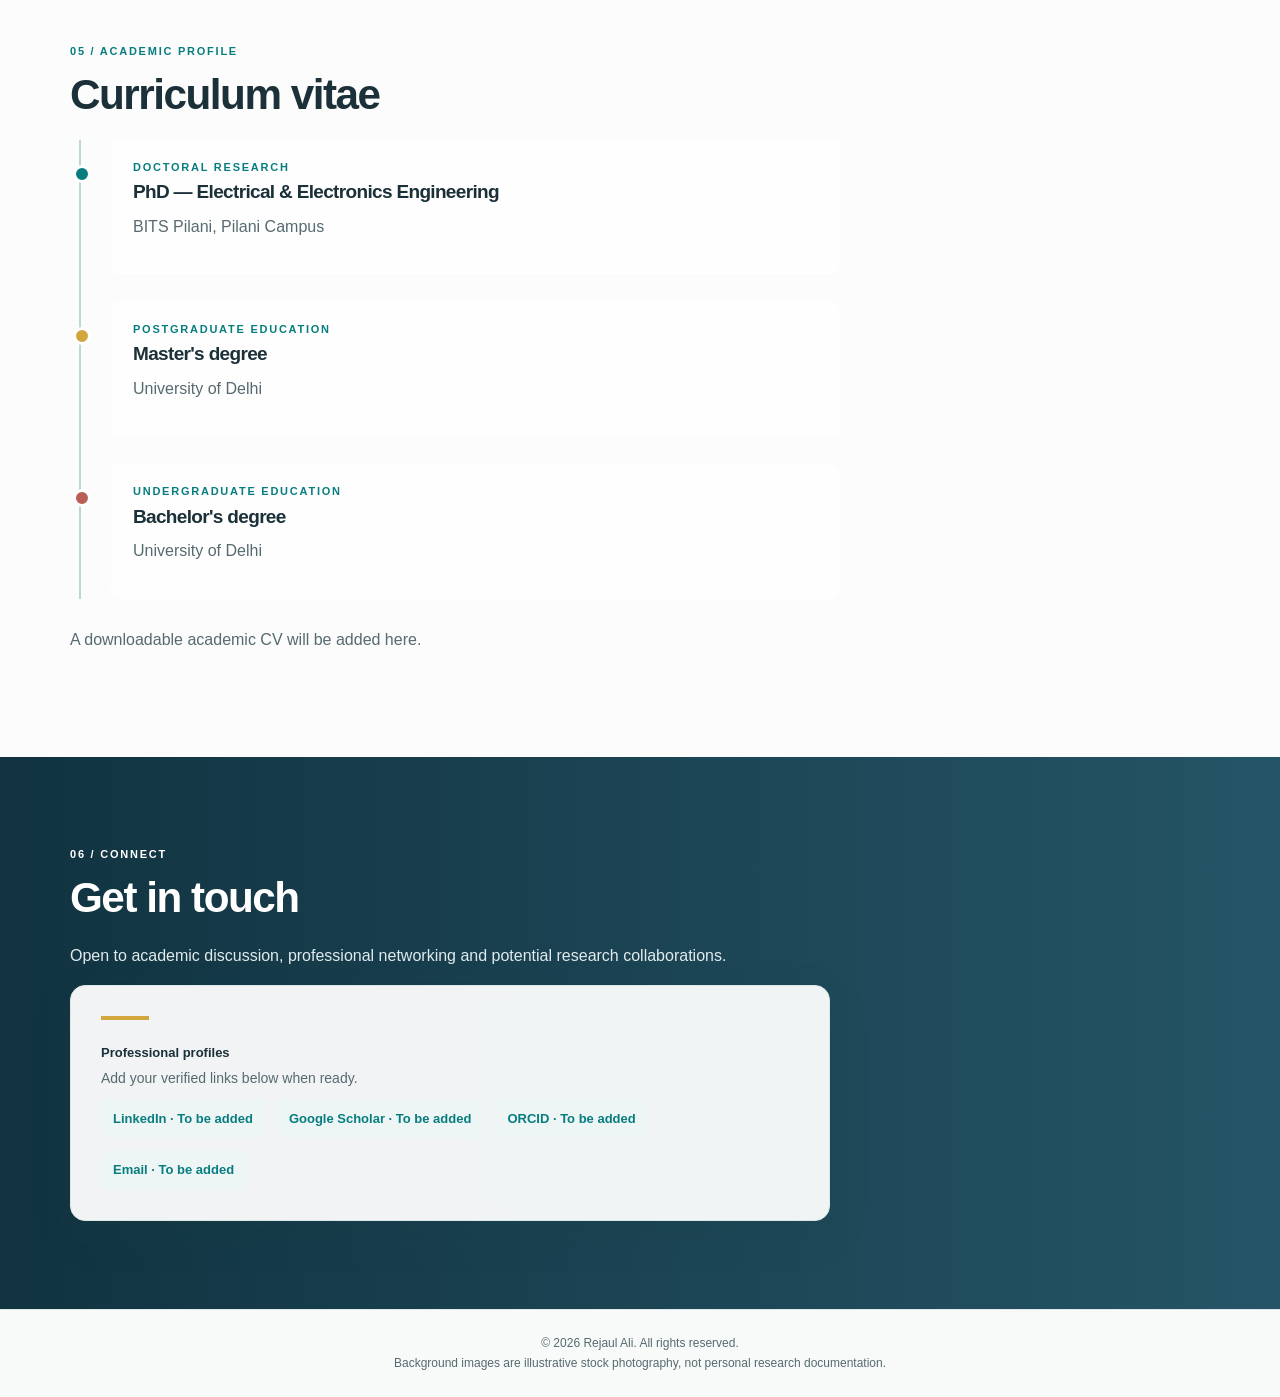
==== commit ad483625: "Add files via upload" ====
--- a/index.html
+++ b/index.html
@@ -1,9 +1,9 @@
 <!DOCTYPE html>
-<html lang="en">
- <head>
-  <meta charset="utf-8"/>
-  <meta content="width=device-width, initial-scale=1" name="viewport"/>
-  <meta content="Academic portfolio of Rejaul Ali, PhD research scholar at BITS Pilani. Research, publications and professional connections." name="description"/>
+<!-- saved from url=(0098)file:///C:/Users/rejau/Documents/Codex/2026-10-30/this-is-last-time-code-i/outputs/index.html#home -->
+<html lang="en" style="--section-space: 88px; --card-radius: 15px;"><head><meta http-equiv="Content-Type" content="text/html; charset=UTF-8">
+  
+  <meta content="width=device-width, initial-scale=1" name="viewport">
+  <meta content="Academic portfolio of Rejaul Ali, PhD research scholar at BITS Pilani. Research, publications and professional connections." name="description">
   <title>
    Rejaul Ali | Academic Portfolio
   </title>
@@ -522,14 +522,43 @@
     transform:none
   }
 }
+  
+/* Design controls: also editable through the page editor. */
+:root { --section-space:96px; --card-radius:14px; --body-font:Inter,"Segoe UI",Arial,sans-serif; }
+body {font-family:var(--body-font)}
+.section {padding:var(--section-space) 0}
+.panel,.card,.about-content {border-radius:var(--card-radius)}
+.hero {--veil:linear-gradient(90deg,#f8faf9f2,#f8faf9d9)}
+.profile-card {margin:0 0 24px;text-align:center}
+.portrait-frame {position:relative;width:min(100%,280px);aspect-ratio:1;margin:0 auto 18px;border:8px solid white;border-radius:50%;box-shadow:var(--shadow);overflow:hidden;background:linear-gradient(135deg,#d9edeb,#f2e8cb);display:grid;place-items:center}
+.portrait-frame img {width:100%;height:100%;object-fit:cover;position:absolute;inset:0}
+.portrait-frame img[hidden] {display:none}
+.portrait-initials {font-size:78px;font-weight:700;color:var(--teal);letter-spacing:-.06em}
+.profile-card figcaption {font-weight:700;font-size:18px}
+.profile-card figcaption span {display:block;font-size:13px;font-weight:500;color:var(--muted)}
+.reveal {opacity:1;transform:none}
+.editor {position:fixed;inset:12px 12px 12px auto;width:min(360px,calc(100vw - 24px));z-index:2000;background:#fff;color:#1b3038;border:1px solid #cbdad9;border-radius:16px;box-shadow:0 14px 60px #0004;padding:24px;overflow:auto;font:14px/1.5 "Segoe UI",sans-serif}
+.editor[hidden] {display:none}
+.editor h2 {font-size:24px;margin:0 0 12px}
+.editor label {display:block;margin:15px 0 5px;font-weight:600}
+.editor input,.editor select {max-width:100%;font:inherit}
+.editor input[type=url],.editor select {width:100%;padding:8px;border:1px solid #bcd2d1;border-radius:6px}
+.editor button {margin:10px 6px 0 0;padding:9px 12px;border:1px solid #bcd2d1;border-radius:6px;background:#edf6f5;cursor:pointer;color:#1b3038}
+.editor .download {background:#087d80;color:white}
+.editor p {font-size:13px;color:#566a70}
+body.editing [contenteditable=true] {outline:1px dashed var(--teal);outline-offset:3px;cursor:text}
+body.editing {padding-right:380px}
+@media(max-width:1100px) {body.editing {padding-right:0;padding-bottom:65vh}.editor {top:auto;max-height:55vh}}
+@media(max-width:600px) {.section {padding:calc(var(--section-space)*.71) 0}.portrait-frame {width:220px}}
+
   </style>
  </head>
- <body>
-  <div class="progress" id="progress">
+ <body class="">
+  <div class="progress" id="progress" style="width: 0%;">
   </div>
   <header class="nav">
    <div class="wrap nav-inner">
-    <a class="brand" href="#home">
+    <a class="brand" href="file:///C:/Users/rejau/Documents/Codex/2026-10-30/this-is-last-time-code-i/outputs/index.html#home">
      REJAUL ALI
      <b>
       ●
@@ -539,25 +568,25 @@
      ☰
     </button>
     <nav aria-label="Main navigation" class="nav-links" id="links">
-     <a href="#home">
+     <a href="file:///C:/Users/rejau/Documents/Codex/2026-10-30/this-is-last-time-code-i/outputs/index.html#home" class="active" aria-current="location">
       Home
      </a>
-     <a href="#about">
+     <a href="file:///C:/Users/rejau/Documents/Codex/2026-10-30/this-is-last-time-code-i/outputs/index.html#about" class="">
       About
      </a>
-     <a href="#research">
+     <a href="file:///C:/Users/rejau/Documents/Codex/2026-10-30/this-is-last-time-code-i/outputs/index.html#research" class="">
       Research
      </a>
-     <a href="#publications">
+     <a href="file:///C:/Users/rejau/Documents/Codex/2026-10-30/this-is-last-time-code-i/outputs/index.html#publications" class="">
       Publications
      </a>
-     <a href="#gallery">
+     <a href="file:///C:/Users/rejau/Documents/Codex/2026-10-30/this-is-last-time-code-i/outputs/index.html#gallery" class="">
       Gallery
      </a>
-     <a href="#cv">
+     <a href="file:///C:/Users/rejau/Documents/Codex/2026-10-30/this-is-last-time-code-i/outputs/index.html#cv">
       CV
      </a>
-     <a href="#contact">
+     <a href="file:///C:/Users/rejau/Documents/Codex/2026-10-30/this-is-last-time-code-i/outputs/index.html#contact">
       Contact
      </a>
     </nav>
@@ -566,13 +595,13 @@
   <main>
    <section class="section hero" id="home">
     <div class="wrap hero-layout">
-     <div class="reveal">
+     <div class="reveal visible">
       <div class="eyebrow">
-       Academic portfolio &middot; BITS Pilani
+       Academic portfolio · BITS Pilani
       </div>
       <h1>
        Hello, I'm
-       <br/>
+       <br>
        <em>
         Rejaul Ali.
        </em>
@@ -580,19 +609,25 @@
       <p class="lead">
        PhD Research Scholar in Electrical &amp; Electronics Engineering at BITS Pilani, Pilani Campus.
       </p>
-      <p>
-       Interested in experimental research, emerging electronic technologies and meaningful academic and industry collaborations.
-      </p>
+      <p>I am currently working on the fabrication and study of TMDC-based memristive and neuromorphic devices, with a strong focus on next-generation electronic and memory technologies.</p>
       <div class="hero-actions">
-       <a class="btn primary" href="#research">
-        Explore research &nearrow;
+       <a class="btn primary" href="file:///C:/Users/rejau/Documents/Codex/2026-10-30/this-is-last-time-code-i/outputs/index.html#research">
+        Explore research ↗
        </a>
-       <a class="btn secondary" href="#contact">
+       <a class="btn secondary" href="file:///C:/Users/rejau/Documents/Codex/2026-10-30/this-is-last-time-code-i/outputs/index.html#contact">
         Get in touch
        </a>
       </div>
      </div>
-     <aside class="panel reveal">
+     <div class="profile-column">
+      <figure class="profile-card reveal visible">
+       <div class="portrait-frame">
+        <span class="portrait-initials" aria-hidden="true">RA</span>
+        <img id="profile-photo" alt="Portrait of Rejaul Ali" width="280" height="280" decoding="async" src="[data-uri]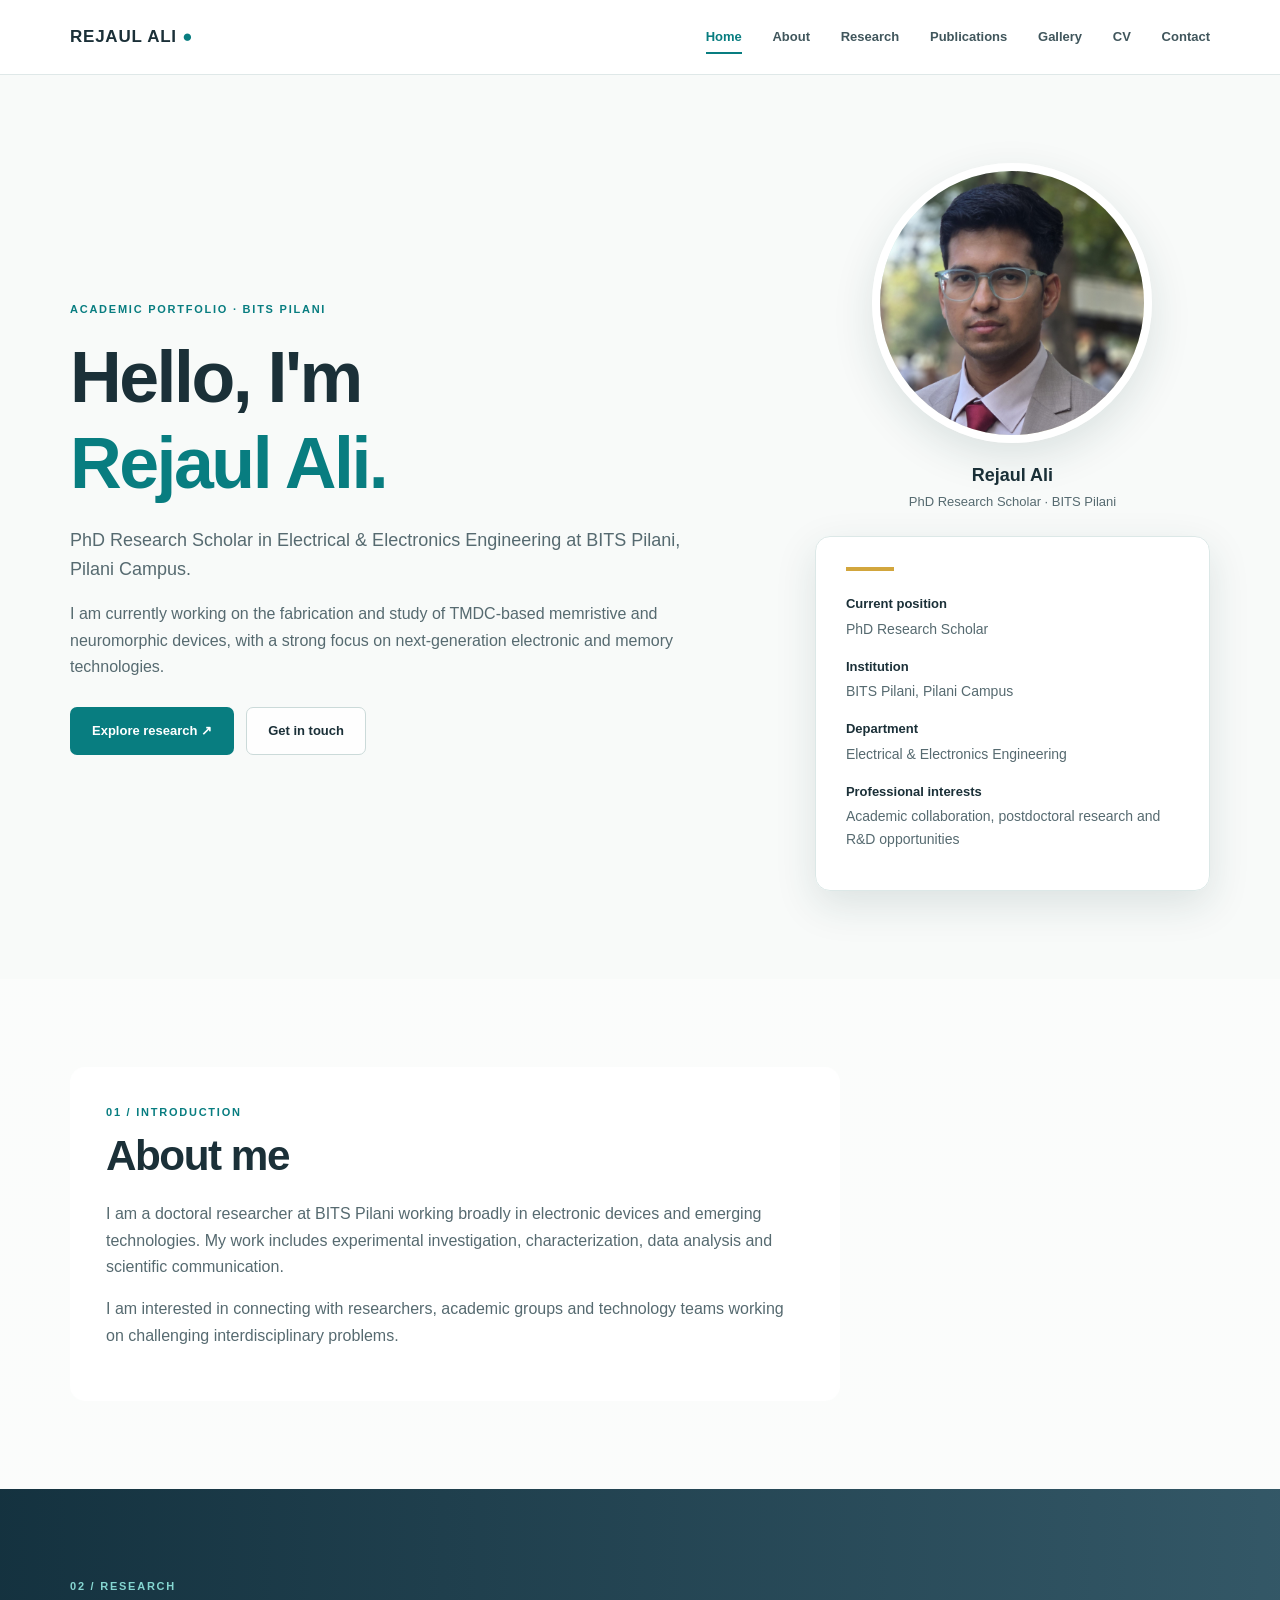
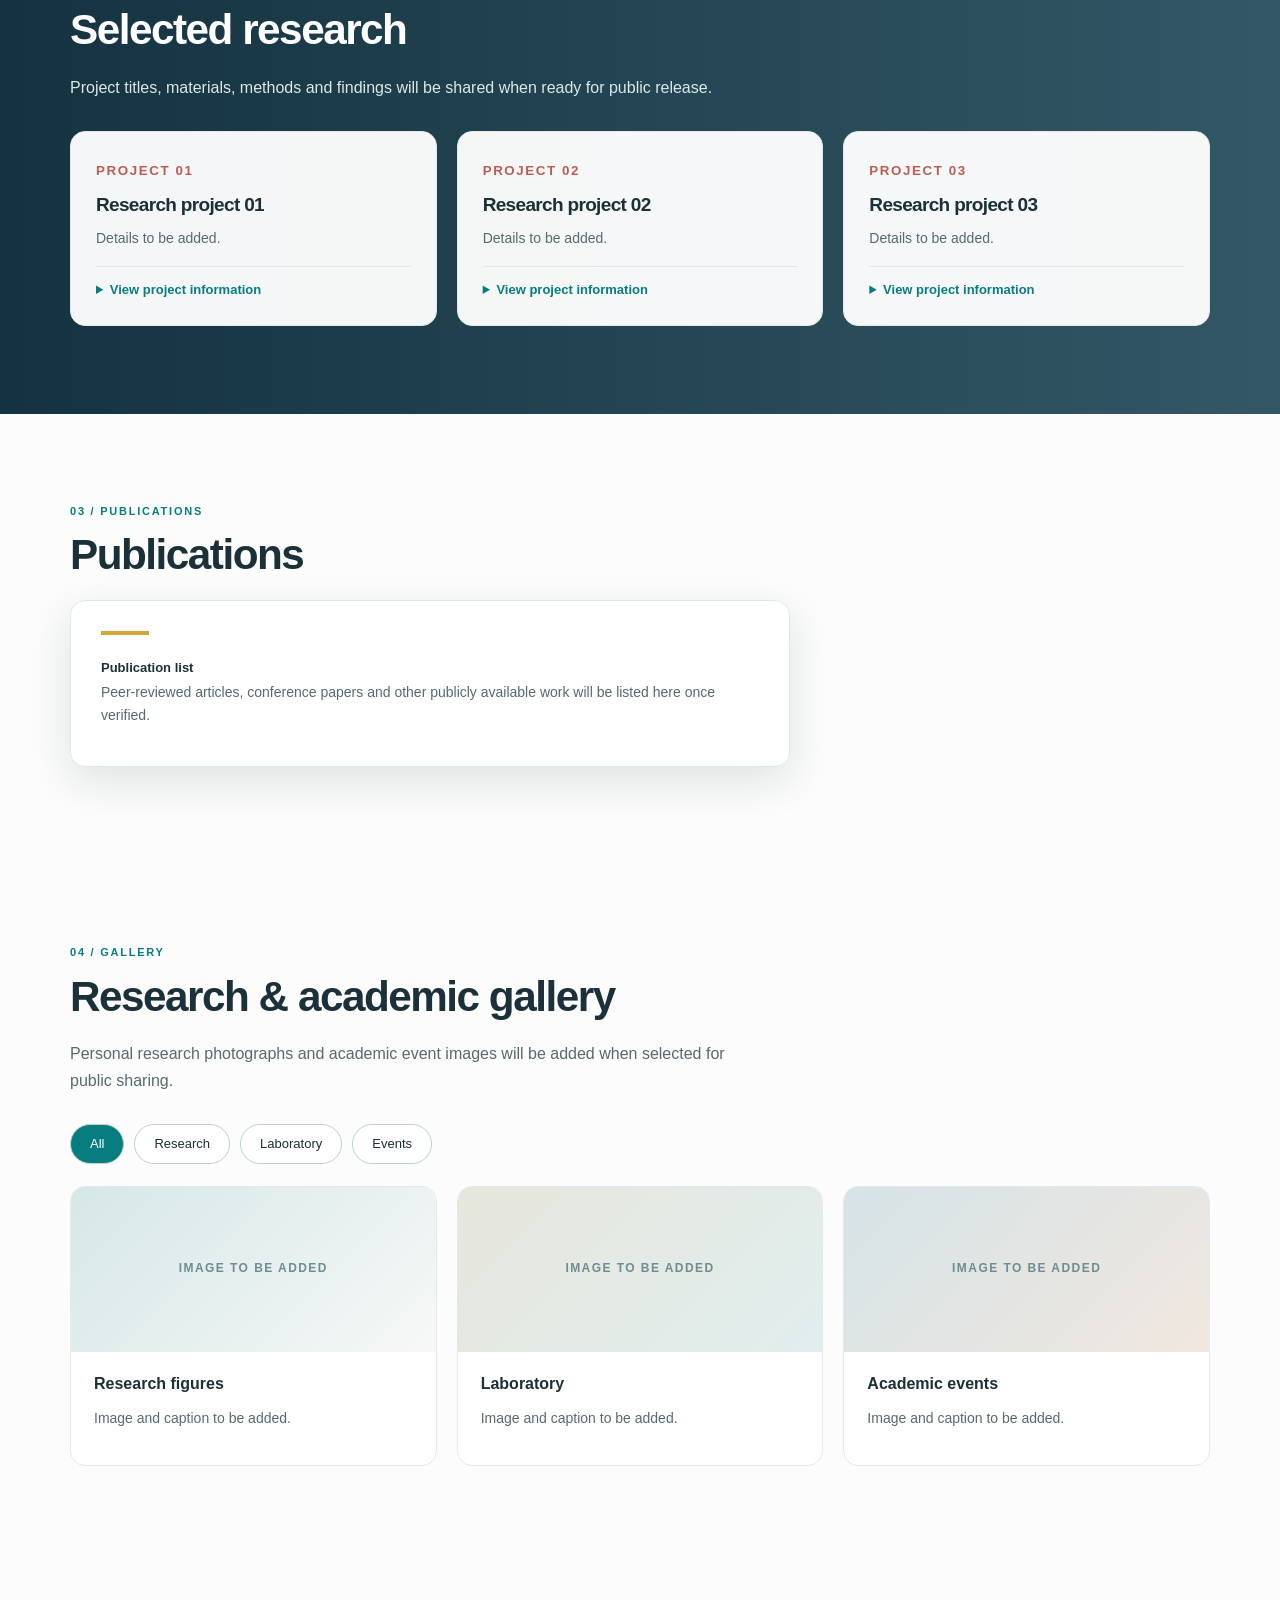
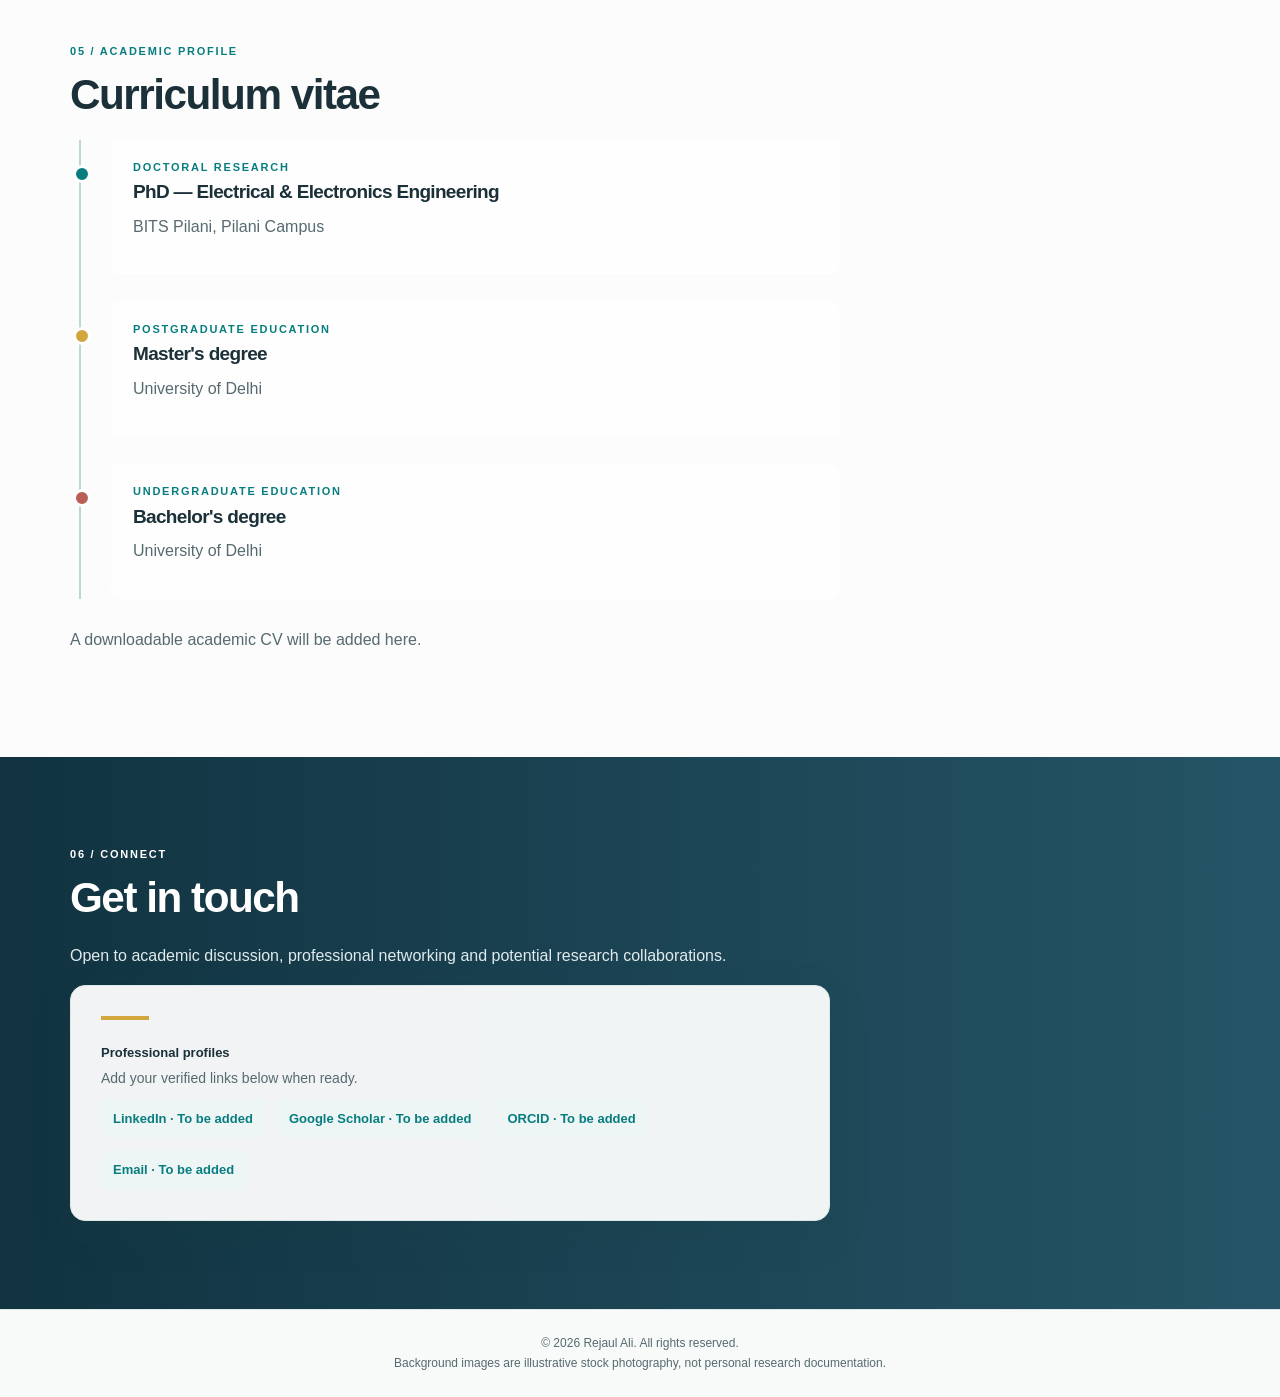
==== commit 8b228486: "asd" ====
--- a/index.html
+++ b/index.html
@@ -1,5 +1,5 @@
 <!DOCTYPE html>
-<!-- saved from url=(0098)file:///C:/Users/rejau/Documents/Codex/2026-10-30/this-is-last-time-code-i/outputs/index.html#home -->
+
 <html lang="en" style="--section-space: 88px; --card-radius: 15px;"><head><meta http-equiv="Content-Type" content="text/html; charset=UTF-8">
   
   <meta content="width=device-width, initial-scale=1" name="viewport">
@@ -558,7 +558,7 @@
   </div>
   <header class="nav">
    <div class="wrap nav-inner">
-    <a class="brand" href="file:///C:/Users/rejau/Documents/Codex/2026-10-30/this-is-last-time-code-i/outputs/index.html#home">
+    <a class="brand" href="#home">
      REJAUL ALI
      <b>
       ●
@@ -568,25 +568,25 @@
      ☰
     </button>
     <nav aria-label="Main navigation" class="nav-links" id="links">
-     <a href="file:///C:/Users/rejau/Documents/Codex/2026-10-30/this-is-last-time-code-i/outputs/index.html#home" class="active" aria-current="location">
+     <a href="#home" class="active" aria-current="location">
       Home
      </a>
-     <a href="file:///C:/Users/rejau/Documents/Codex/2026-10-30/this-is-last-time-code-i/outputs/index.html#about" class="">
+     <a href="#about" class="">
       About
      </a>
-     <a href="file:///C:/Users/rejau/Documents/Codex/2026-10-30/this-is-last-time-code-i/outputs/index.html#research" class="">
+     <a href="#research" class="">
       Research
      </a>
-     <a href="file:///C:/Users/rejau/Documents/Codex/2026-10-30/this-is-last-time-code-i/outputs/index.html#publications" class="">
+     <a href="#publications" class="">
       Publications
      </a>
-     <a href="file:///C:/Users/rejau/Documents/Codex/2026-10-30/this-is-last-time-code-i/outputs/index.html#gallery" class="">
+     <a href="#gallery" class="">
       Gallery
      </a>
-     <a href="file:///C:/Users/rejau/Documents/Codex/2026-10-30/this-is-last-time-code-i/outputs/index.html#cv">
+     <a href="#cv">
       CV
      </a>
-     <a href="file:///C:/Users/rejau/Documents/Codex/2026-10-30/this-is-last-time-code-i/outputs/index.html#contact">
+     <a href="#contact">
       Contact
      </a>
     </nav>
@@ -611,10 +611,10 @@
       </p>
       <p>I am currently working on the fabrication and study of TMDC-based memristive and neuromorphic devices, with a strong focus on next-generation electronic and memory technologies.</p>
       <div class="hero-actions">
-       <a class="btn primary" href="file:///C:/Users/rejau/Documents/Codex/2026-10-30/this-is-last-time-code-i/outputs/index.html#research">
+       <a class="btn primary" href="#research">
         Explore research ↗
        </a>
-       <a class="btn secondary" href="file:///C:/Users/rejau/Documents/Codex/2026-10-30/this-is-last-time-code-i/outputs/index.html#contact">
+       <a class="btn secondary" href="#contact">
         Get in touch
        </a>
       </div>
@@ -950,7 +950,15 @@
   </aside>
 
   <script>
-   const menu=document.getElementById('menu'),links=document.getElementById('links');
+   function normalizeSectionLinks(root) {
+ root.querySelectorAll('a[href]').forEach(a=>{
+  const href=a.getAttribute('href');
+  const match=href.match(/^(?:file:[^#]*)?#(home|about|research|publications|gallery|cv|contact)$/i);
+  if(match&&root.querySelector('[id="'+match[1].toLowerCase()+'"]'))a.setAttribute('href','#'+match[1].toLowerCase());
+ });
+}
+normalizeSectionLinks(document);
+const menu=document.getElementById('menu'),links=document.getElementById('links');
 menu.addEventListener('click',()=>{const open=links.classList.toggle('open');menu.setAttribute('aria-expanded',open);menu.textContent=open?'✕':'☰'});
 document.querySelectorAll('.nav-links a').forEach(a=>a.addEventListener('click',()=>{links.classList.remove('open');menu.setAttribute('aria-expanded','false');menu.textContent='☰'}));
 document.getElementById('year').textContent=new Date().getFullYear();
@@ -992,7 +1000,7 @@
  document.getElementById('font-control').value=styles.getPropertyValue('--body-font').trim();
  }
 }
-addEventListener('hashchange',()=>{if(location.hash==='#edit')setEditing(true)});
+addEventListener('hashchange',()=>{if(location.hash==='#edit')setEditing(true);update()});
 setEditing(location.hash==='#edit');
 document.getElementById('close-editor').onclick=()=>{setEditing(false);if(location.hash==='#edit')history.replaceState(null,'',location.pathname+location.search+'#home')};
 [['accent-color','--teal',''],['paper-color','--paper',''],['space-control','--section-space','px'],['radius-control','--card-radius','px'],['font-control','--body-font','']].forEach(([id,key,unit])=>document.getElementById(id).addEventListener('input',e=>document.documentElement.style.setProperty(key,e.target.value+unit)));
@@ -1011,6 +1019,7 @@
 document.addEventListener('click',e=>{
  if(!document.body.classList.contains('editing')||editor.contains(e.target))return;
  const target=e.target.closest('a, .contact-links span');if(!target)return;
+ if(target.closest('.nav'))return;
  e.preventDefault();selectedLink=target;document.getElementById('link-control').value=target.getAttribute('href')||'';
  status.textContent='Link selected: '+target.textContent.trim();
 },true);
@@ -1024,6 +1033,7 @@
 document.addEventListener('paste',e=>{if(document.body.classList.contains('editing')&&e.target.closest('[contenteditable]')){e.preventDefault();document.execCommand('insertText',false,e.clipboardData.getData('text/plain'))}});
 document.getElementById('download-page').onclick=()=>{
  const copy=document.documentElement.cloneNode(true);
+ normalizeSectionLinks(copy);
  copy.querySelector('body').classList.remove('editing');copy.querySelector('#page-editor').hidden=true;
  copy.querySelectorAll('[contenteditable]').forEach(el=>el.removeAttribute('contenteditable'));
  copy.querySelector('#editor-status').textContent='';copy.querySelector('#link-control').value='';
